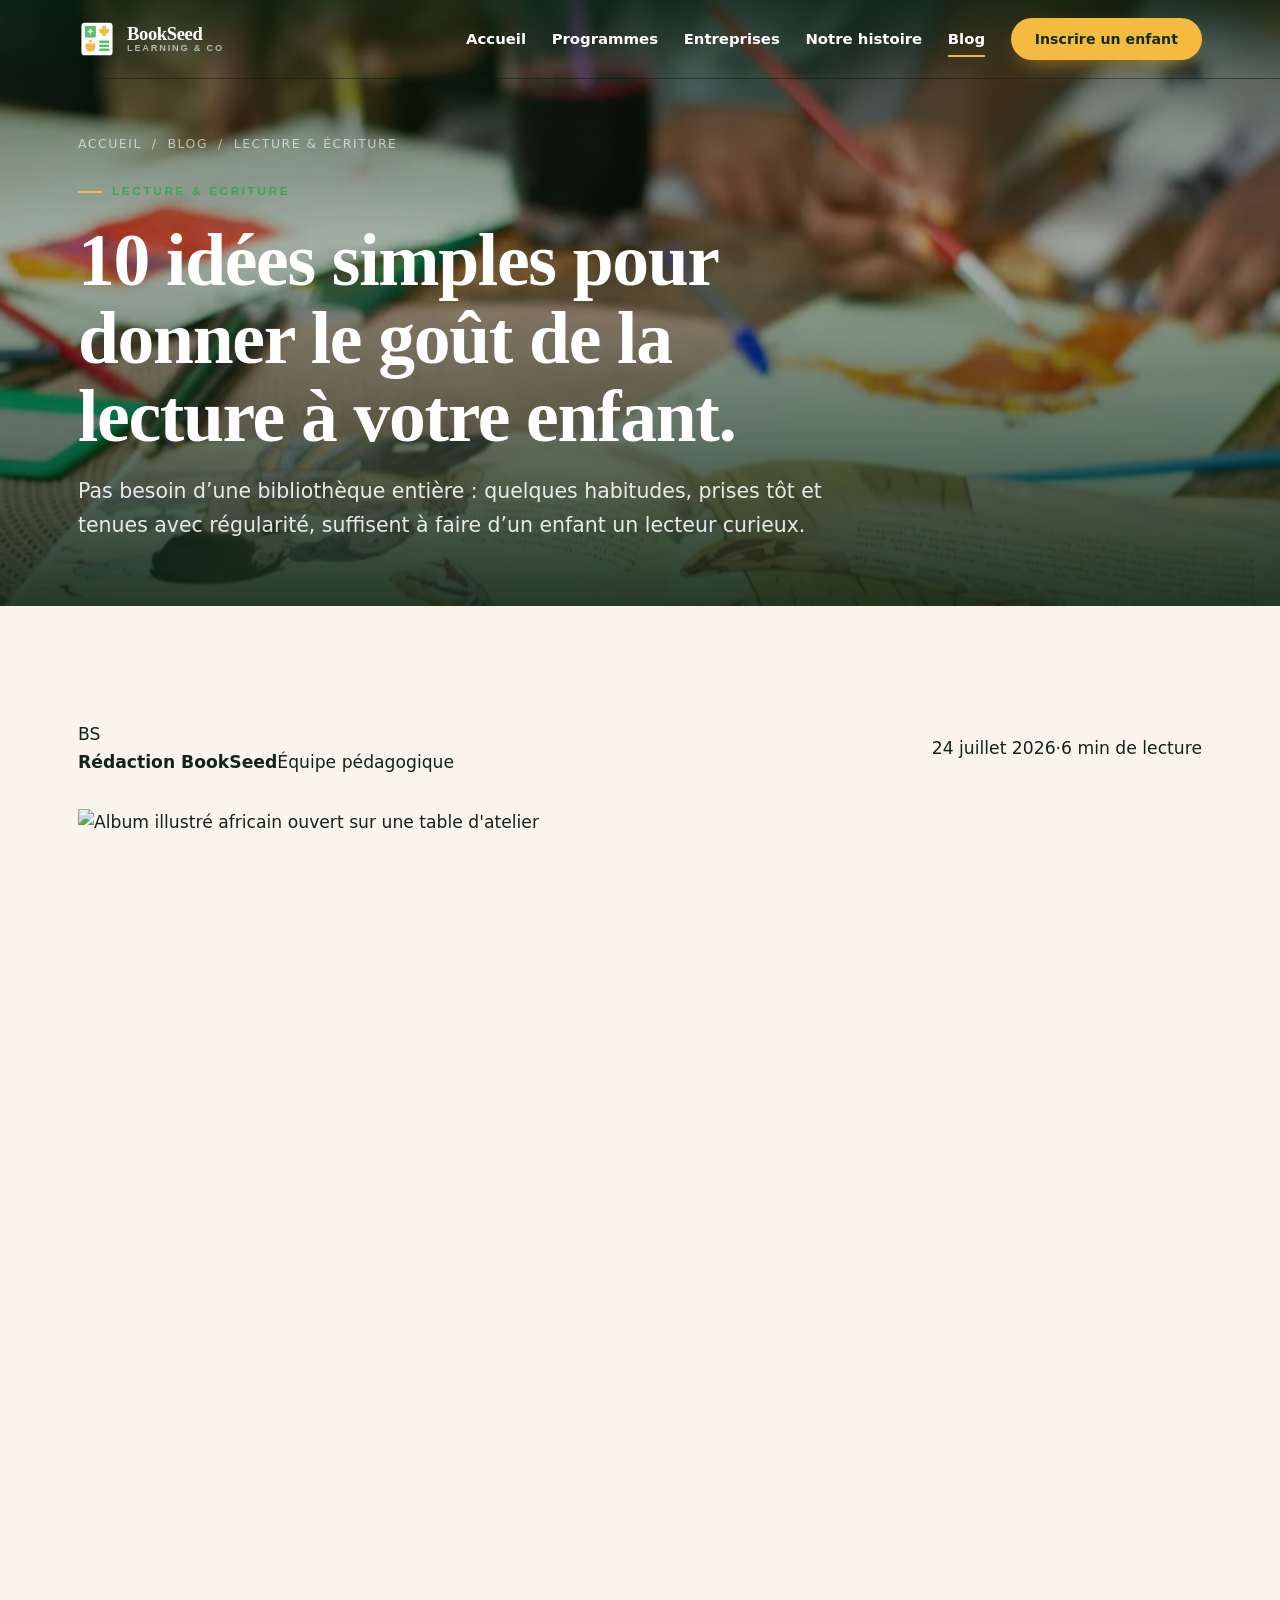
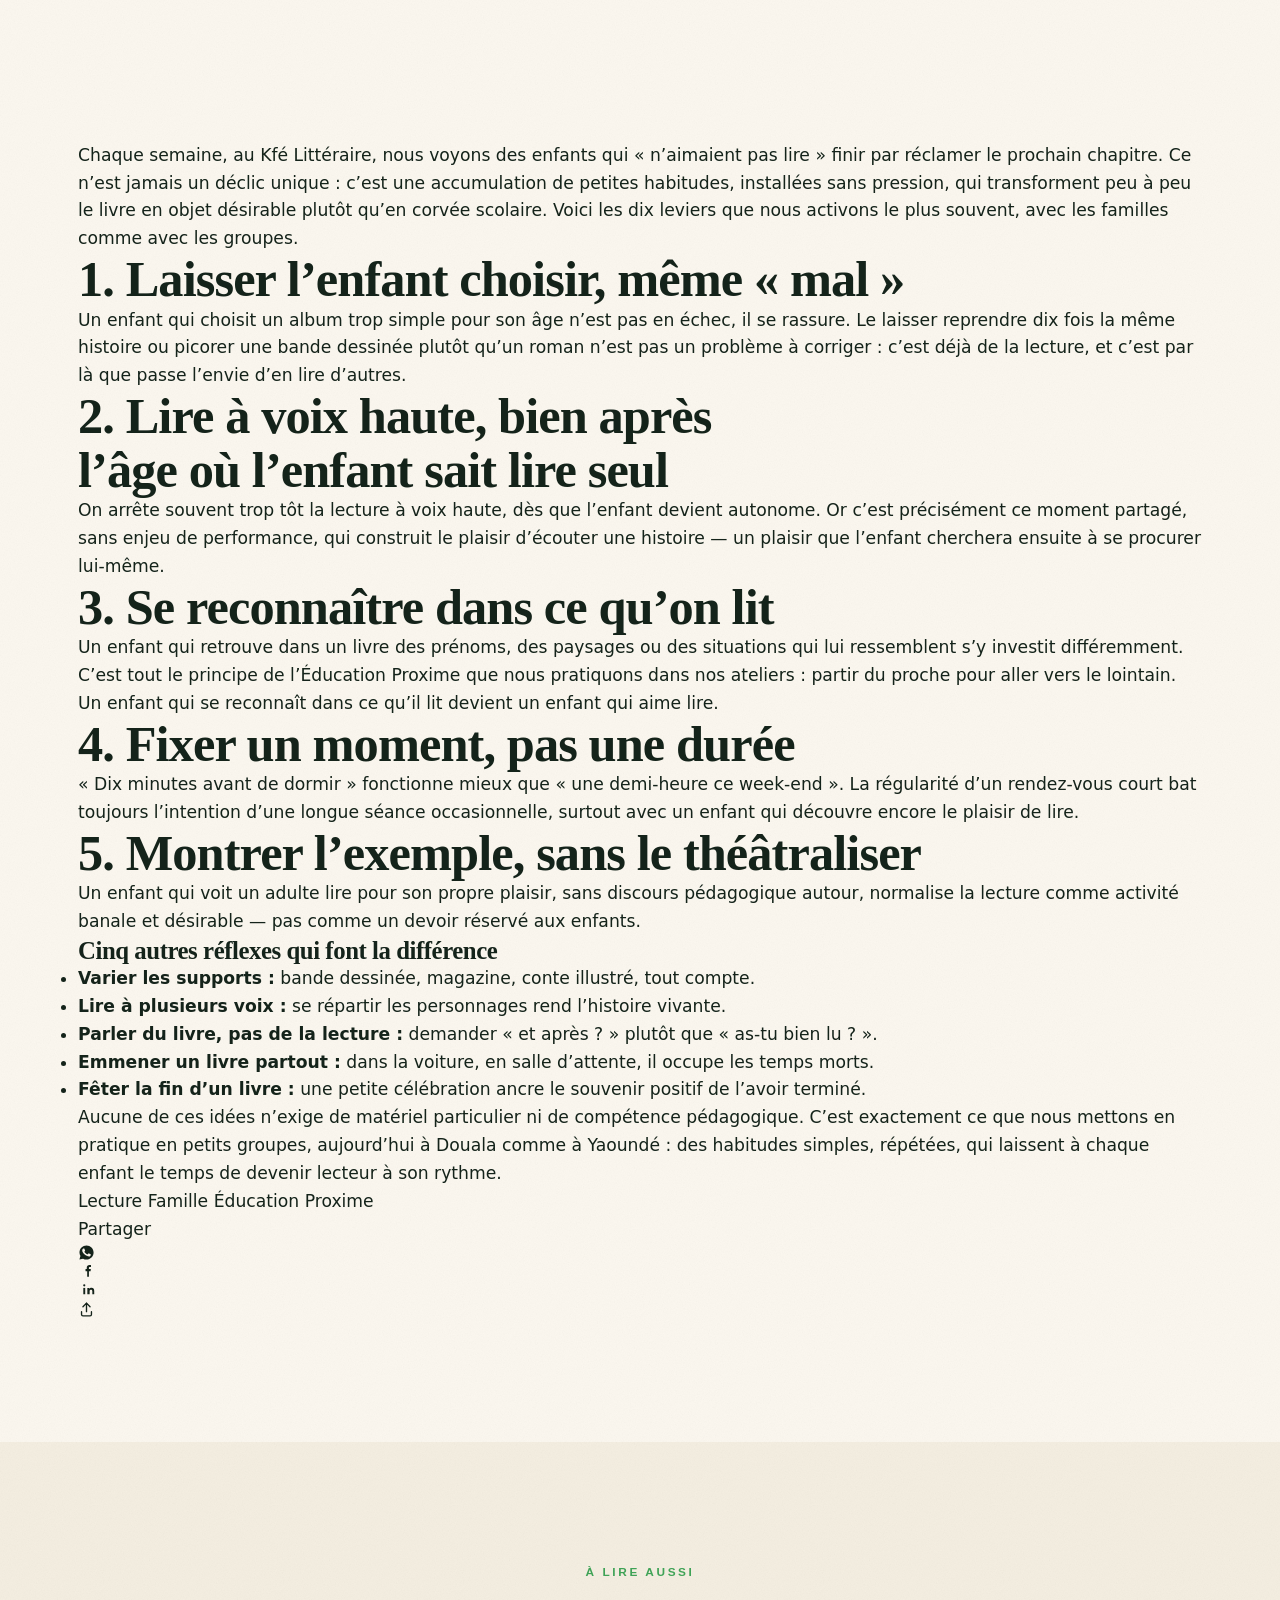
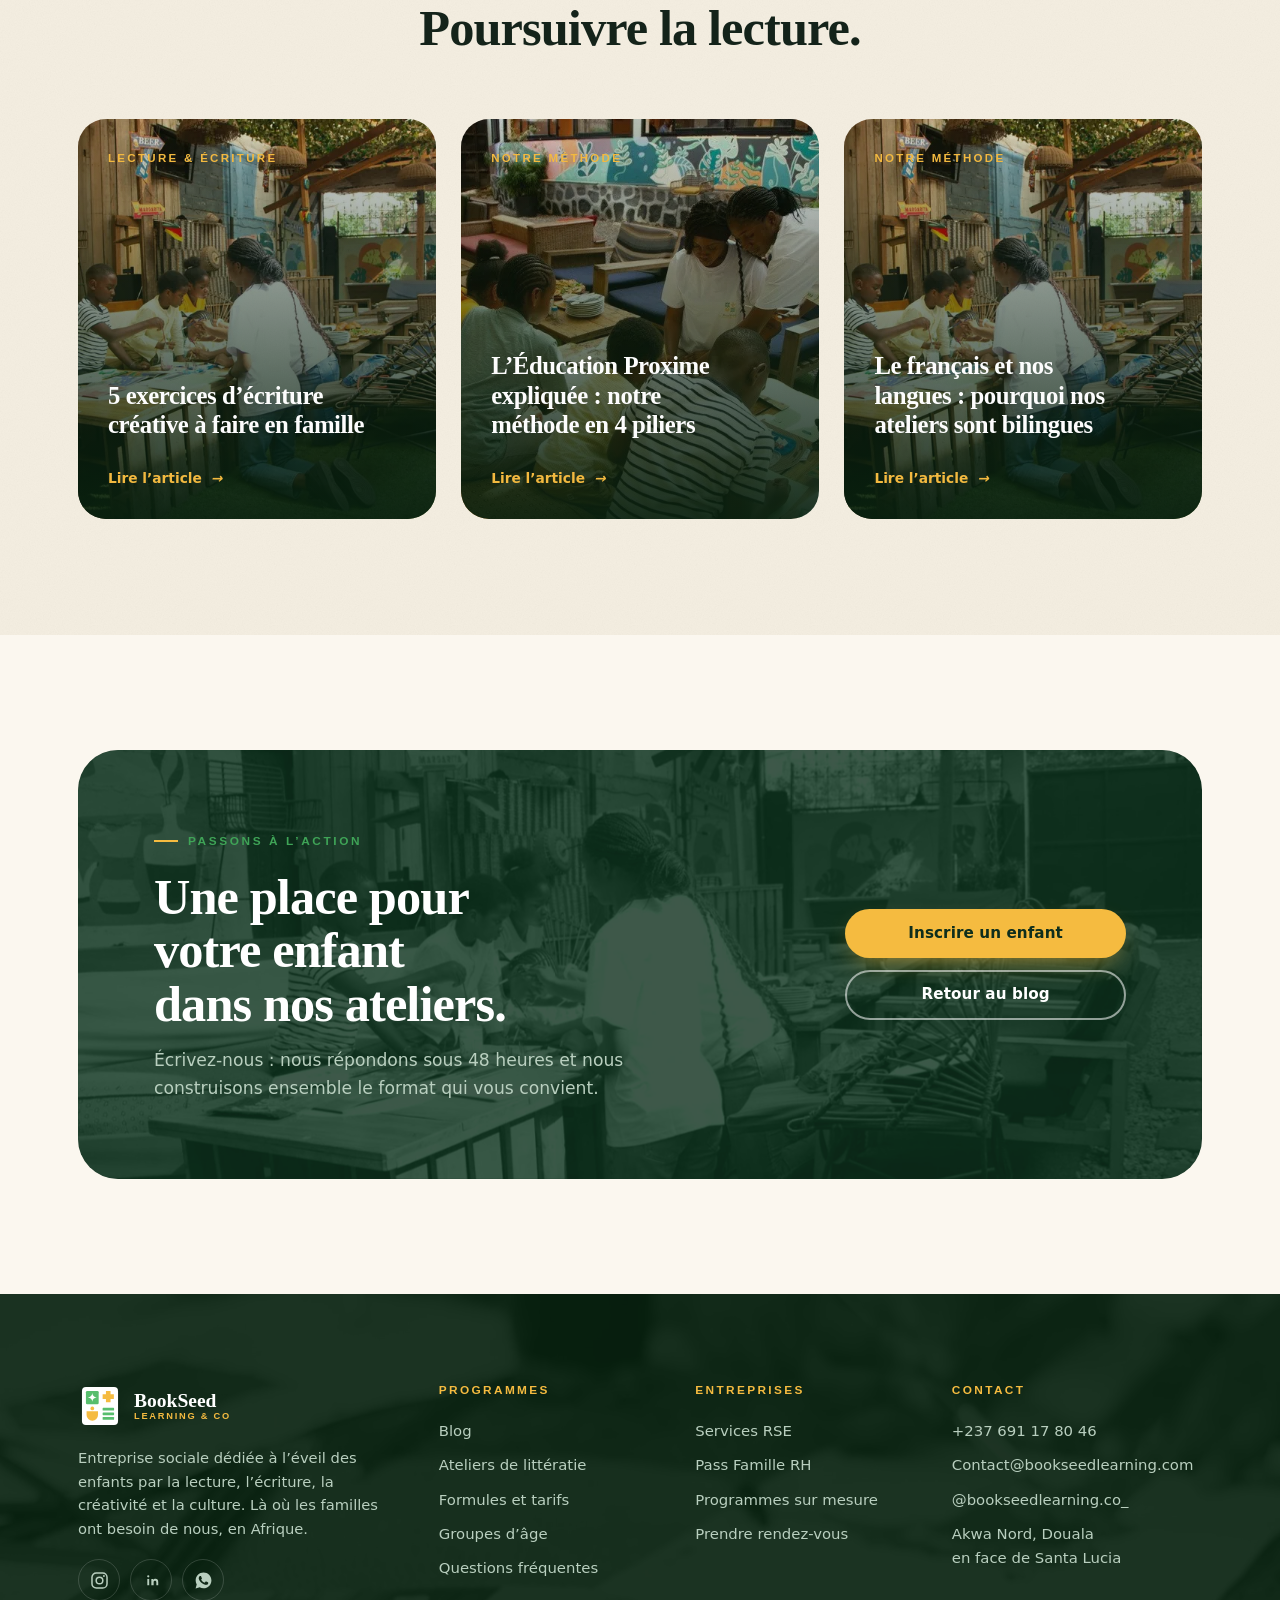
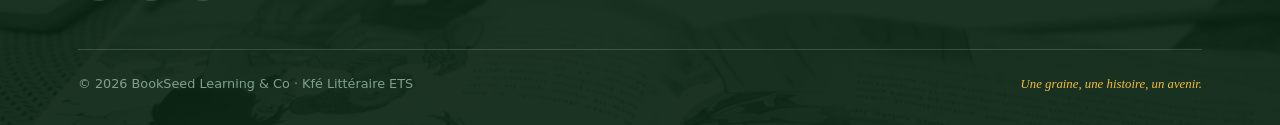
==== blog-10-idees-lecture-enfants.html @ 894e675c "Ajoute un cache-buster sur site.css/site.js pour eviter le CSS perime vercel.json met en cache les f" ====
<!DOCTYPE html>
<html lang="fr">
<head>
<meta charset="UTF-8">
<meta name="viewport" content="width=device-width, initial-scale=1">
<title>10 idées simples pour donner le goût de la lecture à votre enfant · BookSeed Learning &amp; Co</title>
<meta name="description" content="Pas besoin d'une bibliothèque entière : quelques habitudes prises tôt et tenues avec régularité suffisent à faire d'un enfant un lecteur curieux. Nos observations, atelier après atelier.">
<meta name="theme-color" content="#0E2E1C">
<link rel="canonical" href="https://bookseedlearning.com/blog-10-idees-lecture-enfants.html">
<meta property="og:type" content="article">
<meta property="og:locale" content="fr_FR">
<meta property="og:title" content="10 idées simples pour donner le goût de la lecture à votre enfant">
<meta property="og:description" content="Pas besoin d'une bibliothèque entière : quelques habitudes prises tôt suffisent à faire d'un enfant un lecteur curieux.">
<meta property="og:url" content="https://bookseedlearning.com/blog-10-idees-lecture-enfants.html">
<meta property="og:image" content="https://bookseedlearning.com/assets/img/livre-illustre-1400.jpg">
<meta name="twitter:card" content="summary_large_image">
<link rel="icon" href="assets/img/logo.svg" type="image/svg+xml">
<link rel="apple-touch-icon" href="assets/img/logo.svg">
<link rel="preconnect" href="https://fonts.googleapis.com">
<link rel="preconnect" href="https://fonts.gstatic.com" crossorigin>
<link href="https://fonts.googleapis.com/css2?family=Inter:ital,wght@0,400;0,500;0,600;0,700;0,800;1,400;1,500&amp;family=Poppins:wght@700&amp;display=swap" rel="stylesheet">
<link rel="stylesheet" href="assets/css/site.css?v=2">
<script type="application/ld+json">
{
  "@context": "https://schema.org",
  "@type": "BlogPosting",
  "headline": "10 idées simples pour donner le goût de la lecture à votre enfant",
  "description": "Pas besoin d'une bibliothèque entière : quelques habitudes prises tôt suffisent à faire d'un enfant un lecteur curieux.",
  "image": "https://bookseedlearning.com/assets/img/livre-illustre-1400.jpg",
  "datePublished": "2026-07-24",
  "dateModified": "2026-07-24",
  "inLanguage": "fr",
  "articleSection": "Lecture & écriture",
  "author": {
    "@type": "Organization",
    "name": "BookSeed Learning & Co",
    "url": "https://bookseedlearning.com/",
    "logo": {
      "@type": "ImageObject",
      "url": "https://bookseedlearning.com/assets/img/logo.svg"
    }
  },
  "publisher": {
    "@type": "Organization",
    "name": "BookSeed Learning & Co",
    "url": "https://bookseedlearning.com/",
    "logo": {
      "@type": "ImageObject",
      "url": "https://bookseedlearning.com/assets/img/logo.svg"
    }
  },
  "mainEntityOfPage": {
    "@type": "WebPage",
    "@id": "https://bookseedlearning.com/blog-10-idees-lecture-enfants.html"
  },
  "url": "https://bookseedlearning.com/blog-10-idees-lecture-enfants.html"
}
</script>
<script type="application/ld+json">
{
  "@context": "https://schema.org",
  "@type": "BreadcrumbList",
  "itemListElement": [
    {
      "@type": "ListItem",
      "position": 1,
      "name": "Accueil",
      "item": "https://bookseedlearning.com/"
    },
    {
      "@type": "ListItem",
      "position": 2,
      "name": "Blog",
      "item": "https://bookseedlearning.com/blog.html"
    },
    {
      "@type": "ListItem",
      "position": 3,
      "name": "10 idées simples pour donner le goût de la lecture à votre enfant",
      "item": "https://bookseedlearning.com/blog-10-idees-lecture-enfants.html"
    }
  ]
}
</script>
</head>
<body>
<div class="progress" aria-hidden="true"></div>
<a href="#main" class="sr-only">Aller au contenu principal</a>

<header class="site-header" data-mode="over">
  <div class="wrap">
    <a href="index.html" class="brand" aria-label="BookSeed Learning &amp; Co, accueil">
      <img src="assets/img/logo.svg" alt="" width="38" height="38">
      <span class="brand-text">BookSeed<small>Learning &amp; Co</small></span>
    </a>
    <nav class="nav" aria-label="Navigation principale">
      <a class="nav-link" href="index.html">Accueil</a>
      <a class="nav-link" href="programmes.html">Programmes</a>
      <a class="nav-link" href="entreprises.html">Entreprises</a>
      <a class="nav-link" href="histoire.html">Notre histoire</a>
      <a class="nav-link" href="blog.html" aria-current="page">Blog</a>
      <a class="btn btn-gold btn-sm" href="programmes.html#formules">Inscrire un enfant</a>
    </nav>
    <button class="burger" aria-label="Ouvrir le menu" aria-expanded="false" aria-controls="drawer">
      <span></span><span></span><span></span>
    </button>
  </div>
</header>

<div class="drawer" id="drawer">
  <nav class="drawer-nav" aria-label="Navigation mobile">
    <a href="index.html">Accueil</a>
    <a href="programmes.html">Programmes</a>
    <a href="entreprises.html">Entreprises</a>
    <a href="histoire.html">Notre histoire</a>
    <a href="blog.html" aria-current="page">Blog</a>
  </nav>
  <div class="drawer-foot">
    <a class="btn btn-gold" href="programmes.html#formules">Inscrire un enfant</a>
    <a class="tel" href="tel:+237691178046">+237 691 17 80 46</a>
  </div>
</div>

<main id="main">

  <section class="page-hero">
    <div class="hero-media">
      <picture>
        <source type="image/webp" srcset="assets/img/livre-illustre-800.webp 800w, assets/img/livre-illustre-1400.webp 1400w" sizes="100vw">
        <img src="assets/img/livre-illustre-1400.jpg" alt="Album illustré africain ouvert sur une table d'atelier, entouré de crayons et de peinture" data-parallax="0.14" width="1400" height="933" fetchpriority="high">
      </picture>
    </div>
    <div class="wrap">
      <nav class="crumb" aria-label="Fil d'Ariane"><a href="index.html">Accueil</a><span aria-hidden="true">/</span><a href="blog.html">Blog</a><span aria-hidden="true">/</span><span>Lecture &amp; écriture</span></nav>
      <span class="eyebrow">Lecture &amp; écriture</span>
      <h1 class="rv">10 idées simples pour donner le goût de la lecture à votre enfant.</h1>
      <p class="lede rv" data-d="1">Pas besoin d’une bibliothèque entière : quelques habitudes, prises tôt et tenues avec régularité, suffisent à faire d’un enfant un lecteur curieux.</p>
    </div>
  </section>

  <section class="section grain">
    <div class="wrap">
      <article class="article rv">

        <div style="display:flex;flex-wrap:wrap;justify-content:space-between;align-items:center;gap:16px;margin-bottom:32px">
          <div class="author">
            <div class="author-av">BS</div>
            <div><b>Rédaction BookSeed</b><span>Équipe pédagogique</span></div>
          </div>
          <div class="post-meta" style="margin-top:0"><span>24 juillet 2026</span><span>·</span><span>6 min de lecture</span></div>
        </div>

        <div class="article-cover">
          <picture>
            <source type="image/webp" srcset="assets/img/livre-illustre-1400.webp">
            <img src="assets/img/livre-illustre-1400.jpg" alt="Album illustré africain ouvert sur une table d'atelier" loading="lazy" width="1400" height="933">
          </picture>
        </div>

        <div class="prose">
          <p>Chaque semaine, au Kfé Littéraire, nous voyons des enfants qui « n’aimaient pas lire » finir par réclamer le prochain chapitre. Ce n’est jamais un déclic unique : c’est une accumulation de petites habitudes, installées sans pression, qui transforment peu à peu le livre en objet désirable plutôt qu’en corvée scolaire. Voici les dix leviers que nous activons le plus souvent, avec les familles comme avec les groupes.</p>

          <h2>1. Laisser l’enfant choisir, même « mal »</h2>
          <p>Un enfant qui choisit un album trop simple pour son âge n’est pas en échec, il se rassure. Le laisser reprendre dix fois la même histoire ou picorer une bande dessinée plutôt qu’un roman n’est pas un problème à corriger : c’est déjà de la lecture, et c’est par là que passe l’envie d’en lire d’autres.</p>

          <h2>2. Lire à voix haute, bien après l’âge où l’enfant sait lire seul</h2>
          <p>On arrête souvent trop tôt la lecture à voix haute, dès que l’enfant devient autonome. Or c’est précisément ce moment partagé, sans enjeu de performance, qui construit le plaisir d’écouter une histoire — un plaisir que l’enfant cherchera ensuite à se procurer lui-même.</p>

          <h2>3. Se reconnaître dans ce qu’on lit</h2>
          <p>Un enfant qui retrouve dans un livre des prénoms, des paysages ou des situations qui lui ressemblent s’y investit différemment. C’est tout le principe de l’<a href="blog-education-proxime-4-piliers.html">Éducation Proxime</a> que nous pratiquons dans nos ateliers : partir du proche pour aller vers le lointain.</p>

          <blockquote>Un enfant qui se reconnaît dans ce qu’il lit devient un enfant qui aime lire.</blockquote>

          <h2>4. Fixer un moment, pas une durée</h2>
          <p>« Dix minutes avant de dormir » fonctionne mieux que « une demi-heure ce week-end ». La régularité d’un rendez-vous court bat toujours l’intention d’une longue séance occasionnelle, surtout avec un enfant qui découvre encore le plaisir de lire.</p>

          <h2>5. Montrer l’exemple, sans le théâtraliser</h2>
          <p>Un enfant qui voit un adulte lire pour son propre plaisir, sans discours pédagogique autour, normalise la lecture comme activité banale et désirable — pas comme un devoir réservé aux enfants.</p>

          <h3>Cinq autres réflexes qui font la différence</h3>
          <ul>
            <li><strong>Varier les supports :</strong> bande dessinée, magazine, conte illustré, tout compte.</li>
            <li><strong>Lire à plusieurs voix :</strong> se répartir les personnages rend l’histoire vivante.</li>
            <li><strong>Parler du livre, pas de la lecture :</strong> demander « et après ? » plutôt que « as-tu bien lu ? ».</li>
            <li><strong>Emmener un livre partout :</strong> dans la voiture, en salle d’attente, il occupe les temps morts.</li>
            <li><strong>Fêter la fin d’un livre :</strong> une petite célébration ancre le souvenir positif de l’avoir terminé.</li>
          </ul>

          <p>Aucune de ces idées n’exige de matériel particulier ni de compétence pédagogique. C’est exactement ce que nous mettons en pratique en petits groupes, aujourd’hui à Douala comme à Yaoundé : des habitudes simples, répétées, qui laissent à chaque enfant le temps de devenir lecteur à son rythme.</p>
        </div>

        <div class="article-tags">
          <a href="blog.html">Lecture</a>
          <a href="blog.html">Famille</a>
          <a href="blog.html">Éducation Proxime</a>
        </div>

        <div class="article-share">
          <span>Partager</span>
          <a href="https://wa.me/?text=10%20id%C3%A9es%20simples%20pour%20donner%20le%20go%C3%BBt%20de%20la%20lecture%20%C3%A0%20votre%20enfant%20-%20https%3A%2F%2Fbookseedlearning.com%2Fblog-10-idees-lecture-enfants.html" target="_blank" rel="noopener" aria-label="Partager sur WhatsApp">
            <svg width="17" height="17" viewBox="0 0 24 24" fill="currentColor"><path d="M12.04 2c-5.5 0-9.96 4.46-9.96 9.96 0 1.76.46 3.48 1.34 5L2 22l5.16-1.35a9.9 9.9 0 004.88 1.25h.01c5.5 0 9.96-4.46 9.96-9.96S17.54 2 12.04 2zm5.83 14.06c-.25.7-1.44 1.33-2 1.42-.51.08-1.16.11-1.87-.12-.43-.14-.99-.32-1.7-.63-2.99-1.29-4.94-4.3-5.09-4.5-.15-.2-1.22-1.62-1.22-3.09s.77-2.19 1.04-2.49c.27-.3.59-.37.79-.37h.57c.18 0 .43-.07.67.51.25.6.84 2.07.91 2.22.07.15.12.32.02.52-.1.2-.15.32-.3.5l-.44.51c-.15.15-.3.31-.13.61.17.3.76 1.25 1.63 2.03 1.12 1 2.06 1.31 2.36 1.46.3.15.47.12.65-.07.17-.2.75-.87.95-1.17.2-.3.4-.25.67-.15.27.1 1.72.81 2.01.96.3.15.5.22.57.35.07.12.07.72-.18 1.42z"/></svg>
          </a>
          <a href="https://www.facebook.com/sharer/sharer.php?u=https%3A%2F%2Fbookseedlearning.com%2Fblog-10-idees-lecture-enfants.html" target="_blank" rel="noopener" aria-label="Partager sur Facebook">
            <svg width="19" height="19" viewBox="0 0 24 24" fill="currentColor"><path d="M13.8 20v-7.2h2.1l.3-2.6h-2.4v-1.5c0-.7.2-1.2 1.3-1.2h1.3V5c-.2 0-1-.1-2-.1-2 0-3.3 1.2-3.3 3.4v1.9H9.5v2.6h2.1V20z"/></svg>
          </a>
          <a href="https://www.linkedin.com/sharing/share-offsite/?url=https%3A%2F%2Fbookseedlearning.com%2Fblog-10-idees-lecture-enfants.html" target="_blank" rel="noopener" aria-label="Partager sur LinkedIn">
            <svg width="19" height="19" viewBox="0 0 24 24" fill="currentColor"><rect x="6.7" y="10" width="2.4" height="8"/><circle cx="7.9" cy="6.7" r="1.4"/><path d="M11.8 18v-8h2.4v1.2c.6-.9 1.6-1.5 2.9-1.5 2.2 0 3.4 1.5 3.4 4.1V18h-2.4v-3.7c0-1.3-.5-2.1-1.6-2.1-.9 0-1.5.6-1.7 1.2-.1.2-.1.5-.1.8V18z"/></svg>
          </a>
          <button type="button" class="share-copy" data-url="https://bookseedlearning.com/blog-10-idees-lecture-enfants.html" data-title="10 idées simples pour donner le goût de la lecture à votre enfant" aria-label="Transférer l’article">
            <svg width="17" height="17" viewBox="0 0 24 24" fill="none" stroke="currentColor" stroke-width="1.9" stroke-linecap="round" stroke-linejoin="round"><path d="M12 3v12"/><path d="M7 8l5-5 5 5"/><path d="M5 15v4a2 2 0 002 2h10a2 2 0 002-2v-4"/></svg>
          </button>
        </div>

      </article>
    </div>
  </section>

  <!-- ============ À LIRE AUSSI ============ -->
  <section class="section section-paper2 grain">
    <div class="wrap">
      <div class="head center rv">
        <span class="eyebrow eyebrow-c">À lire aussi</span>
        <h2>Poursuivre la lecture.</h2>
      </div>
      <div class="grid-3">
        <a class="tile rv" href="blog-exercices-ecriture-creative-famille.html">
          <picture><source type="image/webp" srcset="assets/img/atelier-creatif-800.webp"><img src="assets/img/atelier-creatif-800.jpg" alt="Animatrice accompagnant un petit groupe d'enfants pendant un atelier créatif" loading="lazy" width="800" height="533"></picture>
          <span class="num">LECTURE &amp; ÉCRITURE</span>
          <h3>5 exercices d’écriture créative à faire en famille</h3>
          <p>Des jeux d’écriture testés en atelier, à rejouer à la maison.</p>
          <span class="go">Lire l’article <i>&rarr;</i></span>
        </a>
        <a class="tile rv" data-d="1" href="blog-education-proxime-4-piliers.html">
          <picture><source type="image/webp" srcset="assets/img/equipe-lecture-800.webp"><img src="assets/img/equipe-lecture-800.jpg" alt="Deux animatrices BookSeed avec un groupe d'enfants" loading="lazy" width="800" height="533"></picture>
          <span class="num">NOTRE MÉTHODE</span>
          <h3>L’Éducation Proxime expliquée : notre méthode en 4 piliers</h3>
          <p>Se reconnaître, s’exprimer, s’ouvrir, transmettre.</p>
          <span class="go">Lire l’article <i>&rarr;</i></span>
        </a>
        <a class="tile rv" data-d="2" href="blog-langues-ateliers-bilingues.html">
          <picture><source type="image/webp" srcset="assets/img/atelier-creatif-800.webp"><img src="assets/img/atelier-creatif-800.jpg" alt="Animatrice agenouillée auprès des enfants pendant un atelier créatif" loading="lazy" width="800" height="533"></picture>
          <span class="num">NOTRE MÉTHODE</span>
          <h3>Le français et nos langues : pourquoi nos ateliers sont bilingues</h3>
          <p>Ce que cela change pour l’enfant, concrètement.</p>
          <span class="go">Lire l’article <i>&rarr;</i></span>
        </a>
      </div>
    </div>
  </section>

  <!-- ============ CTA ============ -->
  <section class="section">
    <div class="wrap">
      <div class="cta rv">
        <div>
          <span class="eyebrow">Passons à l’action</span>
          <h2>Une place pour votre enfant dans nos ateliers.</h2>
          <p>Écrivez-nous : nous répondons sous 48 heures et nous construisons ensemble le format qui vous convient.</p>
        </div>
        <div class="cta-actions">
          <a class="btn btn-gold" href="programmes.html#formules">Inscrire un enfant</a>
          <a class="btn btn-light" href="blog.html">Retour au blog</a>
        </div>
      </div>
    </div>
  </section>

</main>

<footer class="site-footer">
  <div class="wrap">
    <div class="foot-top">
      <div>
        <div class="foot-brand">
          <img src="assets/img/logo.svg" alt="" width="44" height="44">
          <b>BookSeed<small>Learning &amp; Co</small></b>
        </div>
        <p>Entreprise sociale dédiée à l’éveil des enfants par la lecture, l’écriture, la créativité et la culture. Là où les familles ont besoin de nous, en Afrique.</p>
        <div class="socials">
          <a class="social" href="https://www.instagram.com/bookseedlearning.co_" target="_blank" rel="noopener" aria-label="Instagram">
            <svg width="19" height="19" viewBox="0 0 24 24" fill="none" stroke="currentColor" stroke-width="1.9"><rect x="2.5" y="2.5" width="19" height="19" rx="5.5"/><circle cx="12" cy="12" r="4.2"/><circle cx="17.6" cy="6.4" r="1.2" fill="currentColor" stroke="none"/></svg>
          </a>
          <a class="social" href="https://www.linkedin.com/company/bookseed-learning-co-africa/" target="_blank" rel="noopener" aria-label="LinkedIn">
            <svg width="19" height="19" viewBox="0 0 24 24" fill="currentColor"><rect x="6.7" y="10" width="2.4" height="8"/><circle cx="7.9" cy="6.7" r="1.4"/><path d="M11.8 18v-8h2.4v1.2c.6-.9 1.6-1.5 2.9-1.5 2.2 0 3.4 1.5 3.4 4.1V18h-2.4v-3.7c0-1.3-.5-2.1-1.6-2.1-.9 0-1.5.6-1.7 1.2-.1.2-.1.5-.1.8V18z"/></svg>
          </a>
          <a class="social" href="https://wa.me/237691178046?text=Bonjour%2C%20je%20m%E2%80%99int%C3%A9resse%20aux%20activit%C3%A9s%20de%20BookSeed%20Learning%20%26%20Co%20et%20j%E2%80%99aimerais%20avoir%20plus%20d%E2%80%99informations." target="_blank" rel="noopener" aria-label="WhatsApp">
            <svg width="19" height="19" viewBox="0 0 24 24" fill="currentColor"><path d="M12.04 2c-5.5 0-9.96 4.46-9.96 9.96 0 1.76.46 3.48 1.34 5L2 22l5.16-1.35a9.9 9.9 0 004.88 1.25h.01c5.5 0 9.96-4.46 9.96-9.96S17.54 2 12.04 2zm5.83 14.06c-.25.7-1.44 1.33-2 1.42-.51.08-1.16.11-1.87-.12-.43-.14-.99-.32-1.7-.63-2.99-1.29-4.94-4.3-5.09-4.5-.15-.2-1.22-1.62-1.22-3.09s.77-2.19 1.04-2.49c.27-.3.59-.37.79-.37h.57c.18 0 .43-.07.67.51.25.6.84 2.07.91 2.22.07.15.12.32.02.52-.1.2-.15.32-.3.5l-.44.51c-.15.15-.3.31-.13.61.17.3.76 1.25 1.63 2.03 1.12 1 2.06 1.31 2.36 1.46.3.15.47.12.65-.07.17-.2.75-.87.95-1.17.2-.3.4-.25.67-.15.27.1 1.72.81 2.01.96.3.15.5.22.57.35.07.12.07.72-.18 1.42z"/></svg>
          </a>
        </div>
      </div>
      <div>
        <h4>Programmes</h4>
        <a href="blog.html">Blog</a>
        <a href="programmes.html">Ateliers de littératie</a>
        <a href="programmes.html#formules">Formules et tarifs</a>
        <a href="programmes.html#ages">Groupes d’âge</a>
        <a href="programmes.html#faq">Questions fréquentes</a>
      </div>
      <div>
        <h4>Entreprises</h4>
        <a href="entreprises.html">Services RSE</a>
        <a href="entreprises.html#pass">Pass Famille RH</a>
        <a href="entreprises.html#surmesure">Programmes sur mesure</a>
        <a href="entreprises.html#contact">Prendre rendez-vous</a>
      </div>
      <div>
        <h4>Contact</h4>
        <a href="tel:+237691178046">+237 691 17 80 46</a>
        <a href="mailto:Contact@bookseedlearning.com">Contact@bookseedlearning.com</a>
        <a href="https://www.instagram.com/bookseedlearning.co_" target="_blank" rel="noopener">@bookseedlearning.co_</a>
        <a href="histoire.html#contact">Akwa Nord, Douala<br>en face de Santa Lucia</a>
      </div>
    </div>
    <div class="foot-bottom">
      <span>© <span data-year>2026</span> BookSeed Learning &amp; Co · Kfé Littéraire ETS</span>
      <span class="tag">Une graine, une histoire, un avenir.</span>
    </div>
  </div>
</footer>

<a class="wa" href="https://wa.me/237691178046?text=Bonjour%2C%20je%20m%E2%80%99int%C3%A9resse%20aux%20activit%C3%A9s%20de%20BookSeed%20Learning%20%26%20Co%20et%20j%E2%80%99aimerais%20avoir%20plus%20d%E2%80%99informations." target="_blank" rel="noopener" aria-label="Nous écrire sur WhatsApp">
  <svg viewBox="0 0 24 24" fill="currentColor"><path d="M12.04 2c-5.5 0-9.96 4.46-9.96 9.96 0 1.76.46 3.48 1.34 5L2 22l5.16-1.35a9.9 9.9 0 004.88 1.25h.01c5.5 0 9.96-4.46 9.96-9.96S17.54 2 12.04 2zm5.83 14.06c-.25.7-1.44 1.33-2 1.42-.51.08-1.16.11-1.87-.12-.43-.14-.99-.32-1.7-.63-2.99-1.29-4.94-4.3-5.09-4.5-.15-.2-1.22-1.62-1.22-3.09s.77-2.19 1.04-2.49c.27-.3.59-.37.79-.37h.57c.18 0 .43-.07.67.51.25.6.84 2.07.91 2.22.07.15.12.32.02.52-.1.2-.15.32-.3.5l-.44.51c-.15.15-.3.31-.13.61.17.3.76 1.25 1.63 2.03 1.12 1 2.06 1.31 2.36 1.46.3.15.47.12.65-.07.17-.2.75-.87.95-1.17.2-.3.4-.25.67-.15.27.1 1.72.81 2.01.96.3.15.5.22.57.35.07.12.07.72-.18 1.42z"/></svg>
</a>

<script src="assets/js/site.js?v=2" defer></script>
</body>
</html>
---- assets/css/site.css ----
/* ============================================================
   BookSeed Learning & Co
   Design system derived from the brand mark :
   green #57BE6D · gold #F5BB40 · white
   ============================================================ */

:root{
  /* Brand, sampled from the official logo */
  --green:#57BE6D;
  --green-600:#3FA457;
  --green-800:#1E5B33;
  --forest:#0E2E1C;
  --forest-900:#08200F;
  --gold:#F5BB40;
  --gold-600:#E0A425;

  /* Warm neutrals, drawn from the wood + raffia tones of the Kfé */
  --paper:#FBF7EF;
  --paper-2:#F4EEE1;
  --sand:#E9DFCB;
  --ink:#14231A;
  --ink-soft:#42574A;
  --ink-onDark:#F3EFE6;
  --ink-onDark-soft:#B9CFBF;
  --line:rgba(20,35,26,.12);
  --line-onDark:rgba(255,255,255,.16);

  --shadow-s:0 2px 8px rgba(14,46,28,.06);
  --shadow-m:0 18px 40px -24px rgba(14,46,28,.35);
  --shadow-l:0 40px 80px -40px rgba(14,46,28,.45);

  --max:1220px;
  --gut:clamp(20px,5vw,48px);
  --r-s:10px;
  --r-m:18px;
  --r-l:28px;
  --r-xl:40px;

  --ease:cubic-bezier(.22,1,.36,1);
  --ease-io:cubic-bezier(.65,0,.35,1);

  --nav-h:78px;
}

*,*::before,*::after{box-sizing:border-box;margin:0;padding:0;}

html{
  scroll-behavior:smooth;
  scroll-padding-top:calc(var(--nav-h) + 16px);
  -webkit-text-size-adjust:100%;
}

body{
  background:var(--paper);
  color:var(--ink);
  font-family:'Karla',system-ui,-apple-system,'Segoe UI',sans-serif;
  font-size:clamp(1rem,.96rem + .2vw,1.075rem);
  line-height:1.62;
  overflow-x:hidden;
  -webkit-font-smoothing:antialiased;
  text-rendering:optimizeLegibility;
}

h1,h2,h3,h4,.display{
  font-family:'Fraunces','Georgia',serif;
  font-variation-settings:'SOFT' 40,'WONK' 1;
  font-weight:600;
  line-height:1.06;
  letter-spacing:-.018em;
  text-wrap:balance;
}

h1{font-size:clamp(2.35rem,1.4rem + 4.4vw,4.6rem);}
h2{font-size:clamp(1.9rem,1.25rem + 2.9vw,3.15rem);}
h3{font-size:clamp(1.2rem,1.05rem + .7vw,1.55rem);line-height:1.18;}

p{text-wrap:pretty;}
a{color:inherit;text-decoration:none;}
img,svg,video{display:block;max-width:100%;}
button{font:inherit;color:inherit;background:none;border:none;cursor:pointer;}
::selection{background:var(--gold);color:var(--forest);}

:focus-visible{
  outline:3px solid var(--gold);
  outline-offset:3px;
  border-radius:4px;
}

.wrap{width:100%;max-width:var(--max);margin-inline:auto;padding-inline:var(--gut);}
.wrap-wide{max-width:1440px;}
.sr-only{position:absolute;width:1px;height:1px;padding:0;margin:-1px;overflow:hidden;clip:rect(0 0 0 0);white-space:nowrap;border:0;}

/* ---------- Paper grain : keeps large fields alive, never flat ---------- */
.grain::after{
  content:"";position:absolute;inset:0;pointer-events:none;z-index:1;
  opacity:.4;mix-blend-mode:multiply;
  background-image:url("data:image/svg+xml,%3Csvg xmlns='http://www.w3.org/2000/svg' width='180' height='180'%3E%3Cfilter id='n'%3E%3CfeTurbulence type='fractalNoise' baseFrequency='.85' numOctaves='3'/%3E%3CfeColorMatrix type='saturate' values='0'/%3E%3C/filter%3E%3Crect width='180' height='180' filter='url(%23n)' opacity='.16'/%3E%3C/svg%3E");
}
.section-dark.grain::after{mix-blend-mode:overlay;opacity:.28;}

/* ============================================================
   HEADER
   ============================================================ */
.site-header{
  position:fixed;inset:0 0 auto;z-index:200;
  transition:background .45s var(--ease),box-shadow .45s var(--ease),border-color .45s var(--ease);
  border-bottom:1px solid transparent;
}
.site-header .wrap{
  display:flex;align-items:center;justify-content:space-between;gap:24px;
  height:var(--nav-h);
}
/* transparent over a photo hero, solid once scrolled */
.site-header[data-mode="over"]{background:linear-gradient(180deg,rgba(8,32,15,.55),transparent);}
.site-header[data-mode="over"] .brand-text,
.site-header[data-mode="over"] .nav-link{color:#fff;}
.site-header[data-mode="over"] .burger span{background:#fff;}
.site-header.is-stuck{
  background:rgba(251,247,239,.86);
  backdrop-filter:blur(14px) saturate(1.4);
  -webkit-backdrop-filter:blur(14px) saturate(1.4);
  border-bottom-color:var(--line);
  box-shadow:0 1px 0 rgba(14,46,28,.04),0 10px 30px -22px rgba(14,46,28,.4);
}
.site-header.is-stuck .brand-text,
.site-header.is-stuck .nav-link{color:var(--ink);}
.site-header.is-stuck .burger span{background:var(--ink);}
.site-header.is-hidden{transform:translateY(-100%);}
.site-header{transition:transform .5s var(--ease),background .45s var(--ease),box-shadow .45s var(--ease),border-color .45s var(--ease);}

.brand{display:flex;align-items:center;gap:11px;flex-shrink:0;}
.brand svg,.brand img{width:38px;height:38px;filter:drop-shadow(0 2px 6px rgba(0,0,0,.14));}
.brand-text{
  font-family:'Fraunces',serif;font-weight:700;font-size:1.16rem;line-height:1.05;
  letter-spacing:-.02em;color:var(--ink);transition:color .45s var(--ease);
}
.brand-text small{display:block;font-family:'Karla',sans-serif;font-weight:600;font-size:.58rem;letter-spacing:.19em;text-transform:uppercase;opacity:.62;}

.nav{display:flex;align-items:center;gap:clamp(14px,2vw,30px);}
.nav-link{
  position:relative;font-size:.93rem;font-weight:600;color:var(--ink);
  padding:6px 0;transition:color .45s var(--ease),opacity .3s ease;white-space:nowrap;
}
.nav-link::after{
  content:"";position:absolute;left:0;bottom:0;height:2px;width:100%;
  background:var(--gold);transform:scaleX(0);transform-origin:right;
  transition:transform .45s var(--ease);
}
.nav-link:hover::after,.nav-link[aria-current="page"]::after{transform:scaleX(1);transform-origin:left;}

/* ---------- Buttons ---------- */
.btn{
  position:relative;display:inline-flex;align-items:center;justify-content:center;gap:10px;
  padding:15px 28px;border-radius:100px;font-weight:700;font-size:.95rem;
  letter-spacing:.005em;line-height:1;isolation:isolate;overflow:hidden;
  border:2px solid transparent;cursor:pointer;
  transition:transform .5s var(--ease),box-shadow .5s var(--ease),color .35s ease,border-color .35s ease;
}
.btn::before{
  content:"";position:absolute;inset:0;z-index:-1;border-radius:inherit;
  transform:translateY(101%);transition:transform .55s var(--ease);
}
.btn:hover{transform:translateY(-3px);}
.btn:active{transform:translateY(-1px);}
.btn .ico{transition:transform .45s var(--ease);}
.btn:hover .ico{transform:translateX(4px);}

.btn-gold{background:var(--gold);color:var(--forest);box-shadow:0 10px 26px -12px rgba(245,187,64,.85);}
.btn-gold::before{background:#fff;}
.btn-gold:hover{box-shadow:0 18px 38px -14px rgba(245,187,64,.95);}

.btn-forest{background:var(--forest);color:#fff;}
.btn-forest::before{background:var(--green);}
.btn-forest:hover{color:var(--forest);}

.btn-outline{border-color:currentColor;color:var(--forest);}
.btn-outline::before{background:var(--forest);}
.btn-outline:hover{color:#fff;border-color:var(--forest);}

.btn-light{border-color:rgba(255,255,255,.55);color:#fff;}
.btn-light::before{background:#fff;}
.btn-light:hover{color:var(--forest);border-color:#fff;}

.btn-sm{padding:11px 20px;font-size:.85rem;}
.nav .btn{padding:12px 22px;font-size:.88rem;}

/* ---------- Mobile drawer ---------- */
.burger{display:none;width:44px;height:44px;position:relative;z-index:220;flex-shrink:0;}
.burger span{
  position:absolute;left:11px;width:22px;height:2px;background:var(--ink);border-radius:2px;
  transition:transform .45s var(--ease),opacity .25s ease,background .45s var(--ease);
}
.burger span:nth-child(1){top:16px;}
.burger span:nth-child(2){top:22px;}
.burger span:nth-child(3){top:28px;}
.burger[aria-expanded="true"] span{background:#fff;}
.burger[aria-expanded="true"] span:nth-child(1){transform:translateY(6px) rotate(45deg);}
.burger[aria-expanded="true"] span:nth-child(2){opacity:0;transform:scaleX(.2);}
.burger[aria-expanded="true"] span:nth-child(3){transform:translateY(-6px) rotate(-45deg);}

.drawer{
  position:fixed;inset:0;z-index:210;display:flex;flex-direction:column;
  justify-content:center;padding:calc(var(--nav-h) + 24px) var(--gut) 40px;
  background:var(--forest);
  clip-path:circle(0% at calc(100% - 42px) 40px);
  transition:clip-path .8s var(--ease);
  visibility:hidden;
}
.drawer.is-open{clip-path:circle(150% at calc(100% - 42px) 40px);visibility:visible;}
.drawer::before{
  content:"";position:absolute;inset:0;opacity:.16;
  background:url("../img/kfe-terrasse-1200.webp") center/cover;
  mix-blend-mode:luminosity;
}
.drawer-nav{position:relative;display:flex;flex-direction:column;gap:6px;}
.drawer-nav a{
  font-family:'Fraunces',serif;font-size:clamp(1.9rem,9vw,2.9rem);font-weight:600;
  color:#fff;padding:8px 0;opacity:0;transform:translateY(24px);
  border-bottom:1px solid var(--line-onDark);
  transition:opacity .5s var(--ease),transform .5s var(--ease),color .3s ease;
}
.drawer.is-open .drawer-nav a{opacity:1;transform:none;}
.drawer.is-open .drawer-nav a:nth-child(1){transition-delay:.16s;}
.drawer.is-open .drawer-nav a:nth-child(2){transition-delay:.22s;}
.drawer.is-open .drawer-nav a:nth-child(3){transition-delay:.28s;}
.drawer.is-open .drawer-nav a:nth-child(4){transition-delay:.34s;}
.drawer-nav a:hover,.drawer-nav a[aria-current="page"]{color:var(--gold);}
.drawer-foot{
  position:relative;margin-top:38px;display:flex;flex-wrap:wrap;gap:14px;align-items:center;
  opacity:0;transform:translateY(20px);transition:opacity .5s var(--ease) .42s,transform .5s var(--ease) .42s;
}
.drawer.is-open .drawer-foot{opacity:1;transform:none;}
.drawer-foot a.tel{color:var(--ink-onDark-soft);font-family:'Karla',sans-serif;font-size:.95rem;font-weight:600;}

/* ============================================================
   SECTIONS
   ============================================================ */
.section{position:relative;padding:clamp(72px,9vw,130px) 0;}
.section-tight{padding:clamp(52px,6vw,84px) 0;}
.section-paper2{background:var(--paper-2);}
.section-sand{background:var(--sand);}
.section-dark{background:var(--forest);color:var(--ink-onDark);}
.section-dark h1,.section-dark h2,.section-dark h3{color:#fff;}
.section-dark p{color:var(--ink-onDark-soft);}
.section-green{background:var(--green-800);color:#fff;}

.eyebrow{
  display:inline-block;font-family:'Karla',sans-serif;font-size:.74rem;font-weight:700;
  text-transform:uppercase;letter-spacing:.22em;color:var(--green-600);
  margin-bottom:20px;position:relative;padding-left:34px;
}
.eyebrow::before{
  content:"";position:absolute;left:0;top:50%;width:24px;height:2px;
  background:var(--gold);transform:translateY(-50%);
}
.section-dark .eyebrow,.hero .eyebrow{color:var(--gold);}
.eyebrow-c{padding-left:0;}
.eyebrow-c::before{display:none;}

.lede{font-size:clamp(1.06rem,1rem + .42vw,1.28rem);color:var(--ink-soft);line-height:1.62;max-width:60ch;}
.section-dark .lede{color:var(--ink-onDark-soft);}

.head{max-width:62ch;margin-bottom:clamp(38px,5vw,64px);}
.head.center{margin-inline:auto;text-align:center;}
.head.center .eyebrow{padding-left:0;}
.head.center .eyebrow::before{display:none;}
.head.center .lede{margin-inline:auto;}
.head h2 + .lede{margin-top:20px;}

/* ============================================================
   HERO
   ============================================================ */
.hero{
  position:relative;min-height:min(100svh,880px);display:flex;align-items:flex-end;
  padding:calc(var(--nav-h) + 60px) 0 clamp(48px,7vw,86px);
  overflow:hidden;background:var(--forest);
}
.hero-media{position:absolute;inset:0;z-index:0;overflow:hidden;}
.hero-media img{
  width:100%;height:118%;object-fit:cover;object-position:center 42%;
  will-change:transform;
}
.hero-media::after{
  content:"";position:absolute;inset:0;
  background:
    linear-gradient(180deg,rgba(8,32,15,.62) 0%,rgba(8,32,15,.18) 34%,rgba(8,32,15,.72) 74%,rgba(8,32,15,.94) 100%),
    radial-gradient(120% 80% at 15% 90%,rgba(8,32,15,.7),transparent 62%);
}
.hero .wrap{position:relative;z-index:2;}
.hero h1{color:#fff;max-width:16ch;text-shadow:0 2px 30px rgba(0,0,0,.28);}
.hero h1 .accent{color:var(--gold);font-style:italic;font-variation-settings:'SOFT' 60,'WONK' 1;}
.hero .lede{color:rgba(255,255,255,.9);max-width:52ch;margin-top:24px;font-size:clamp(1.05rem,1rem + .5vw,1.3rem);}
.hero-ctas{display:flex;flex-wrap:wrap;gap:14px;margin-top:36px;}

.hero-meta{
  position:relative;z-index:2;margin-top:clamp(40px,6vw,72px);
  display:flex;flex-wrap:wrap;gap:12px 34px;align-items:center;
  padding-top:26px;border-top:1px solid rgba(255,255,255,.2);
}
.hero-meta span{
  font-size:.82rem;font-weight:600;letter-spacing:.09em;text-transform:uppercase;
  color:rgba(255,255,255,.78);
}
.hero-scroll{
  position:absolute;right:var(--gut);bottom:clamp(48px,7vw,86px);z-index:2;
  display:flex;flex-direction:column;align-items:center;gap:10px;
  font-size:.68rem;letter-spacing:.2em;text-transform:uppercase;color:rgba(255,255,255,.65);
  writing-mode:vertical-rl;
}
.hero-scroll i{display:block;width:1px;height:52px;background:linear-gradient(rgba(255,255,255,.7),transparent);animation:scrollpulse 2.4s var(--ease-io) infinite;}
@keyframes scrollpulse{0%{transform:scaleY(0);transform-origin:top;}45%{transform:scaleY(1);transform-origin:top;}55%{transform:scaleY(1);transform-origin:bottom;}100%{transform:scaleY(0);transform-origin:bottom;}}

/* Page hero (inner pages) : photo band, never a flat colour block */
.page-hero{
  position:relative;display:flex;align-items:flex-end;
  min-height:clamp(420px,58vh,620px);
  padding:calc(var(--nav-h) + 56px) 0 clamp(40px,5vw,64px);
  overflow:hidden;background:var(--forest);
}
.page-hero .hero-media img{height:114%;}
.page-hero .hero-media::after{
  background:linear-gradient(180deg,rgba(8,32,15,.66) 0%,rgba(8,32,15,.34) 40%,rgba(8,32,15,.88) 100%);
}
.page-hero .wrap{position:relative;z-index:2;}
.page-hero h1{color:#fff;max-width:18ch;}
.page-hero .lede{color:rgba(255,255,255,.88);margin-top:20px;}

/* Breadcrumb */
.crumb{display:flex;gap:10px;align-items:center;font-size:.78rem;letter-spacing:.12em;text-transform:uppercase;color:rgba(255,255,255,.62);margin-bottom:22px;}
.crumb a:hover{color:var(--gold);}

/* ============================================================
   REVEAL
   ============================================================ */
.rv{opacity:0;transform:translateY(30px);transition:opacity .9s var(--ease),transform .9s var(--ease);}
.rv.in{opacity:1;transform:none;}
.rv-img{clip-path:inset(0 0 100% 0);transition:clip-path 1.1s var(--ease);}
.rv-img.in{clip-path:inset(0 0 0 0);}
[data-d="1"]{transition-delay:.08s;}
[data-d="2"]{transition-delay:.16s;}
[data-d="3"]{transition-delay:.24s;}
[data-d="4"]{transition-delay:.32s;}
[data-d="5"]{transition-delay:.4s;}

/* Split-word headline animation */
.wordmask{display:inline-block;overflow:hidden;vertical-align:top;}
.wordmask > span{display:inline-block;transform:translateY(105%);transition:transform 1s var(--ease);}
.in .wordmask > span,.wordmask.in > span{transform:none;}

/* ============================================================
   MARQUEE
   ============================================================ */
.marquee{
  overflow:hidden;background:var(--gold);color:var(--forest);
  padding:15px 0;position:relative;
  border-block:1px solid rgba(14,46,28,.14);
}
.marquee-track{display:flex;width:max-content;animation:marq 34s linear infinite;}
.marquee:hover .marquee-track{animation-play-state:paused;}
.marquee span{
  display:inline-flex;align-items:center;gap:22px;padding-right:22px;
  font-family:'Fraunces',serif;font-size:1.02rem;font-weight:600;letter-spacing:.02em;white-space:nowrap;
}
.marquee span::after{content:"";width:7px;height:7px;border-radius:50%;background:var(--forest);opacity:.55;}
@keyframes marq{to{transform:translateX(-50%);}}

/* ============================================================
   STATS
   ============================================================ */
.stats{display:grid;grid-template-columns:repeat(4,1fr);gap:clamp(20px,3vw,40px);}
.stat{position:relative;padding-left:24px;border-left:2px solid rgba(255,255,255,.18);}
.section-paper2 .stat,.section-sand .stat{border-left-color:var(--line);}
.stat b{
  display:block;font-family:'Fraunces',serif;font-weight:600;
  font-size:clamp(2.5rem,1.6rem + 3.2vw,4rem);line-height:.95;color:var(--gold);
  letter-spacing:-.03em;font-variant-numeric:tabular-nums;
}
.section-paper2 .stat b,.section-sand .stat b{color:var(--green-600);}
.stat span{display:block;margin-top:12px;font-size:.9rem;line-height:1.45;color:var(--ink-onDark-soft);}
.section-paper2 .stat span,.section-sand .stat span{color:var(--ink-soft);}

/* ============================================================
   EDITORIAL SPLIT
   ============================================================ */
.split{display:grid;grid-template-columns:1fr 1fr;gap:clamp(32px,5vw,76px);align-items:center;}
.split.narrow-left{grid-template-columns:.86fr 1.14fr;}
.split.narrow-right{grid-template-columns:1.14fr .86fr;}
.split-media{position:relative;border-radius:var(--r-l);overflow:hidden;box-shadow:var(--shadow-l);}
.split-media img{width:100%;height:100%;object-fit:cover;aspect-ratio:4/3.2;transition:transform 1.2s var(--ease);}
.split-media:hover img{transform:scale(1.045);}
.split-media.portrait img{aspect-ratio:4/4.6;}
.media-cap{
  position:absolute;left:0;right:0;bottom:0;padding:44px 24px 20px;
  background:linear-gradient(0deg,rgba(8,32,15,.9),transparent);
  color:#fff;font-size:.84rem;font-weight:600;letter-spacing:.03em;
}
/* gold rule that draws itself */
.rule{height:2px;background:var(--gold);width:0;transition:width 1s var(--ease) .2s;margin-bottom:26px;}
.in .rule,.rule.in{width:68px;}

/* Floating stat badge over a photo */
.badge-float{
  position:absolute;z-index:3;background:var(--paper);border-radius:var(--r-m);
  padding:20px 24px;box-shadow:var(--shadow-l);max-width:230px;
}
.badge-float b{display:block;font-family:'Fraunces',serif;font-size:2.1rem;line-height:1;color:var(--green-600);}
.badge-float span{display:block;margin-top:6px;font-size:.8rem;line-height:1.4;color:var(--ink-soft);}

/* ============================================================
   DOMAIN CARDS (photo-backed)
   ============================================================ */
.grid-2{display:grid;grid-template-columns:repeat(2,1fr);gap:clamp(16px,2vw,24px);}
.grid-3{display:grid;grid-template-columns:repeat(3,1fr);gap:clamp(16px,2vw,26px);}
.grid-4{display:grid;grid-template-columns:repeat(4,1fr);gap:clamp(16px,2vw,24px);}

.tile{
  position:relative;overflow:hidden;border-radius:var(--r-l);
  min-height:clamp(300px,34vw,400px);display:flex;flex-direction:column;justify-content:flex-end;
  padding:30px;color:#fff;isolation:isolate;
  transition:transform .7s var(--ease),box-shadow .7s var(--ease);
}
.tile:hover{transform:translateY(-8px);box-shadow:var(--shadow-l);}
.tile img{position:absolute;inset:0;z-index:-2;width:100%;height:100%;object-fit:cover;transition:transform 1.3s var(--ease);}
.tile:hover img{transform:scale(1.07);}
.tile::after{
  content:"";position:absolute;inset:0;z-index:-1;
  background:linear-gradient(180deg,rgba(8,32,15,.15) 0%,rgba(8,32,15,.5) 45%,rgba(8,32,15,.93) 100%);
  transition:background .7s var(--ease);
}
.tile:hover::after{background:linear-gradient(180deg,rgba(8,32,15,.3) 0%,rgba(14,46,28,.7) 45%,rgba(8,32,15,.96) 100%);}
.tile .num{
  font-family:'Karla',sans-serif;font-size:.72rem;font-weight:700;letter-spacing:.2em;
  color:var(--gold);margin-bottom:auto;
}
.tile h3{color:#fff;margin-bottom:10px;}
.tile p{font-size:.93rem;color:rgba(255,255,255,.82);line-height:1.55;
  max-height:0;opacity:0;overflow:hidden;transition:max-height .7s var(--ease),opacity .5s ease,margin .7s var(--ease);}
.tile:hover p,.tile:focus-within p{max-height:140px;opacity:1;margin-top:2px;}
.tile .go{
  margin-top:18px;display:inline-flex;align-items:center;gap:9px;
  font-size:.86rem;font-weight:700;color:var(--gold);
}
.tile .go i{transition:transform .5s var(--ease);}
.tile:hover .go i{transform:translateX(6px);}

/* Plain cards */
.card{
  background:var(--paper);border:1px solid var(--line);border-radius:var(--r-m);
  padding:clamp(24px,3vw,34px);display:flex;flex-direction:column;
  transition:transform .6s var(--ease),box-shadow .6s var(--ease),border-color .4s ease;
}
.card:hover{transform:translateY(-6px);box-shadow:var(--shadow-m);border-color:transparent;}
.section-dark .card{background:rgba(255,255,255,.05);border-color:var(--line-onDark);}
.section-dark .card:hover{background:rgba(255,255,255,.09);}
.card .ic{
  width:52px;height:52px;border-radius:14px;display:grid;place-items:center;
  background:rgba(87,190,109,.14);color:var(--green-600);margin-bottom:20px;flex-shrink:0;
}
.section-dark .card .ic{background:rgba(245,187,64,.16);color:var(--gold);}
.card h3{margin-bottom:10px;}
.card p{font-size:.95rem;color:var(--ink-soft);}
.section-dark .card p{color:var(--ink-onDark-soft);}

/* ============================================================
   PRICING
   ============================================================ */
.prices{display:grid;grid-template-columns:repeat(5,1fr);gap:14px;align-items:stretch;}
.price{
  position:relative;background:var(--paper);border:1px solid var(--line);border-radius:var(--r-m);
  padding:28px 22px;display:flex;flex-direction:column;
  transition:transform .6s var(--ease),box-shadow .6s var(--ease),background .5s ease;
}
.price:hover{transform:translateY(-8px);box-shadow:var(--shadow-l);}
.price .tier{font-size:.72rem;font-weight:700;letter-spacing:.18em;text-transform:uppercase;color:var(--green-600);}
.price .amt{font-family:'Fraunces',serif;font-size:clamp(1.5rem,1.2rem + .9vw,1.95rem);font-weight:600;color:var(--forest);margin:14px 0 2px;letter-spacing:-.02em;}
.price .amt em{font-style:normal;font-size:.62em;font-weight:600;opacity:.7;}
.price .per{font-size:.83rem;color:var(--ink-soft);}
.price .unit{margin-top:16px;padding-top:16px;border-top:1px dashed var(--line);font-size:.85rem;color:var(--ink-soft);}
.price .unit b{color:var(--green-600);font-family:'Fraunces',serif;font-size:1.02rem;}
.price.best{background:var(--forest);border-color:var(--forest);color:#fff;box-shadow:var(--shadow-l);}
.price.best .tier{color:var(--gold);}
.price.best .amt{color:#fff;}
.price.best .per,.price.best .unit{color:var(--ink-onDark-soft);}
.price.best .unit{border-top-color:var(--line-onDark);}
.price.best .unit b{color:var(--gold);}
.price .flag{
  position:absolute;top:-11px;left:50%;transform:translateX(-50%);
  background:var(--gold);color:var(--forest);font-size:.66rem;font-weight:700;
  letter-spacing:.13em;text-transform:uppercase;padding:5px 14px;border-radius:100px;white-space:nowrap;
}

/* ============================================================
   ACCORDION
   ============================================================ */
.acc{max-width:860px;margin-inline:auto;display:flex;flex-direction:column;gap:0;}
.acc-item{border-bottom:1px solid var(--line);}
.section-dark .acc-item{border-bottom-color:var(--line-onDark);}
.acc-q{
  width:100%;display:flex;align-items:center;justify-content:space-between;gap:24px;
  padding:26px 4px;text-align:left;
  font-family:'Fraunces',serif;font-size:clamp(1.02rem,.98rem + .35vw,1.22rem);font-weight:600;
  color:var(--forest);transition:color .3s ease;
}
.section-dark .acc-q{color:#fff;}
.acc-q:hover{color:var(--green-600);}
.section-dark .acc-q:hover{color:var(--gold);}
.acc-q .pm{position:relative;width:22px;height:22px;flex-shrink:0;}
.acc-q .pm::before,.acc-q .pm::after{
  content:"";position:absolute;left:50%;top:50%;background:var(--gold);border-radius:2px;
  transform:translate(-50%,-50%);transition:transform .45s var(--ease),opacity .3s ease;
}
.acc-q .pm::before{width:16px;height:2px;}
.acc-q .pm::after{width:2px;height:16px;}
.acc-item.open .pm::after{transform:translate(-50%,-50%) rotate(90deg);opacity:0;}
.acc-a{overflow:hidden;height:0;transition:height .55s var(--ease);}
.acc-a > div{padding:0 4px 28px;}
.acc-a p{color:var(--ink-soft);font-size:.98rem;max-width:70ch;}
.section-dark .acc-a p{color:var(--ink-onDark-soft);}

/* ============================================================
   GALLERY
   ============================================================ */
.gal{display:grid;grid-template-columns:repeat(6,1fr);gap:clamp(12px,1.6vw,20px);}
.gal figure{
  position:relative;overflow:hidden;border-radius:var(--r-m);cursor:zoom-in;
  transition:transform .7s var(--ease),box-shadow .7s var(--ease);
}
.gal figure:hover{transform:translateY(-6px);box-shadow:var(--shadow-l);}
.gal img{width:100%;height:100%;object-fit:cover;transition:transform 1.2s var(--ease),filter .6s ease;}
.gal figure:hover img{transform:scale(1.07);}
.gal figcaption{
  position:absolute;inset:auto 0 0 0;padding:46px 20px 18px;color:#fff;font-size:.85rem;font-weight:600;
  background:linear-gradient(0deg,rgba(8,32,15,.9),transparent);
  transform:translateY(6px);opacity:.92;transition:transform .6s var(--ease),opacity .4s ease;
}
.gal figure:hover figcaption{transform:none;opacity:1;}
.gal .g-a{grid-column:span 4;aspect-ratio:16/10;}
.gal .g-b{grid-column:span 2;aspect-ratio:3/3.6;}
.gal .g-c{grid-column:span 2;aspect-ratio:4/3.4;}
.gal .g-d{grid-column:span 4;aspect-ratio:16/9.6;}

/* Lightbox */
.lb{
  position:fixed;inset:0;z-index:400;display:grid;place-items:center;padding:4vmin;
  background:rgba(8,32,15,.94);backdrop-filter:blur(10px);
  opacity:0;visibility:hidden;transition:opacity .45s var(--ease),visibility .45s;
}
.lb.is-open{opacity:1;visibility:visible;}
.lb img{max-width:100%;max-height:82vh;border-radius:var(--r-m);box-shadow:var(--shadow-l);transform:scale(.94);transition:transform .55s var(--ease);}
.lb.is-open img{transform:none;}
.lb-cap{margin-top:18px;color:rgba(255,255,255,.82);font-size:.9rem;text-align:center;}
.lb-x{position:absolute;top:20px;right:24px;width:48px;height:48px;border-radius:50%;
  background:rgba(255,255,255,.12);color:#fff;display:grid;place-items:center;font-size:1.5rem;
  transition:background .3s ease,transform .4s var(--ease);}
.lb-x:hover{background:rgba(255,255,255,.24);transform:rotate(90deg);}
.lb-nav{position:absolute;top:50%;transform:translateY(-50%);width:52px;height:52px;border-radius:50%;
  background:rgba(255,255,255,.12);color:#fff;display:grid;place-items:center;font-size:1.3rem;transition:background .3s ease;}
.lb-nav:hover{background:rgba(255,255,255,.26);}
.lb-prev{left:20px;} .lb-next{right:20px;}

/* ============================================================
   PARALLAX QUOTE BAND
   ============================================================ */
.band{
  position:relative;overflow:hidden;color:#fff;
  padding:clamp(90px,12vw,170px) 0;background:var(--forest);
}
.band-media{position:absolute;inset:0;z-index:0;overflow:hidden;}
.band-media img{width:100%;height:130%;object-fit:cover;will-change:transform;}
.band-media::after{content:"";position:absolute;inset:0;background:linear-gradient(120deg,rgba(8,32,15,.94) 0%,rgba(8,32,15,.74) 55%,rgba(14,46,28,.62) 100%);}
.band .wrap{position:relative;z-index:2;}
.band blockquote{
  font-family:'Fraunces',serif;font-weight:500;font-variation-settings:'SOFT' 50,'WONK' 1;
  font-size:clamp(1.35rem,1rem + 1.9vw,2.4rem);line-height:1.32;letter-spacing:-.015em;
  color:#fff;max-width:24ch;
}
.band blockquote em{color:var(--gold);font-style:italic;}
.band .who{margin-top:32px;display:flex;align-items:center;gap:16px;}
.band .who img{width:56px;height:56px;border-radius:50%;object-fit:cover;border:2px solid var(--gold);}
.band .who b{display:block;font-family:'Fraunces',serif;font-size:1.08rem;color:#fff;}
.band .who span{display:block;font-size:.83rem;color:var(--ink-onDark-soft);}

/* ============================================================
   STEPS
   ============================================================ */
.steps{display:grid;grid-template-columns:repeat(4,1fr);gap:clamp(18px,2.5vw,30px);counter-reset:s;}
.step{position:relative;padding-top:34px;}
.step::before{
  counter-increment:s;content:"0" counter(s);
  position:absolute;top:0;left:0;font-family:'Fraunces',serif;font-size:.9rem;font-weight:600;
  color:var(--gold);letter-spacing:.08em;
}
.step::after{
  content:"";position:absolute;top:8px;left:34px;right:-14px;height:1px;
  background:linear-gradient(90deg,var(--line),transparent);
}
.step:last-child::after{display:none;}
.section-dark .step::after{background:linear-gradient(90deg,var(--line-onDark),transparent);}
.step h3{font-size:1.12rem;margin-bottom:8px;}
.step p{font-size:.92rem;color:var(--ink-soft);}
.section-dark .step p{color:var(--ink-onDark-soft);}

/* ============================================================
   CTA BAND
   ============================================================ */
.cta{position:relative;overflow:hidden;background:var(--forest);color:#fff;border-radius:var(--r-xl);
  padding:clamp(40px,6vw,76px);display:grid;grid-template-columns:1.4fr .6fr;gap:36px;align-items:center;}
.cta::before{
  content:"";position:absolute;inset:0;opacity:.2;
  background:url("../img/atelier-creatif-1200.webp") center/cover;mix-blend-mode:luminosity;
}
.cta > *{position:relative;z-index:1;}
.cta h2{color:#fff;max-width:18ch;}
.cta p{color:var(--ink-onDark-soft);margin-top:16px;max-width:46ch;}
.cta-actions{display:flex;flex-direction:column;gap:12px;align-items:stretch;}
.cta-actions .btn{width:100%;}

/* ============================================================
   CONTACT
   ============================================================ */
.contact-grid{display:grid;grid-template-columns:1fr 1fr;gap:clamp(28px,4vw,60px);align-items:start;}
.cinfo{display:flex;flex-direction:column;gap:2px;padding:22px 0;border-bottom:1px solid var(--line-onDark);}
.cinfo dt{font-size:.72rem;font-weight:700;letter-spacing:.19em;text-transform:uppercase;color:var(--gold);}
.cinfo dd{font-family:'Fraunces',serif;font-size:clamp(1.08rem,1rem + .5vw,1.35rem);color:#fff;}
.cinfo dd a{transition:color .3s ease;}
.cinfo dd a:hover{color:var(--gold);}

/* ============================================================
   FOOTER
   ============================================================ */
.site-footer{position:relative;background:var(--forest-900);color:var(--ink-onDark);padding:clamp(60px,7vw,96px) 0 30px;overflow:hidden;}
.site-footer::before{
  content:"";position:absolute;inset:0;opacity:.09;
  background:url("../img/livre-illustre-1200.webp") center/cover;mix-blend-mode:luminosity;
}
.site-footer .wrap{position:relative;z-index:1;}
.foot-top{display:grid;grid-template-columns:1.5fr 1fr 1fr 1.2fr;gap:clamp(28px,4vw,48px);padding-bottom:48px;}
.foot-brand{display:flex;align-items:center;gap:12px;margin-bottom:18px;}
.foot-brand svg,.foot-brand img{width:44px;height:44px;}
.foot-brand b{font-family:'Fraunces',serif;font-size:1.22rem;color:#fff;line-height:1.1;}
.foot-brand small{display:block;font-family:'Karla',sans-serif;font-weight:600;font-size:.58rem;letter-spacing:.19em;text-transform:uppercase;color:var(--gold);}
.foot-top p{font-size:.92rem;color:var(--ink-onDark-soft);max-width:34ch;}
.foot-top h4{font-family:'Karla',sans-serif;font-size:.74rem;font-weight:700;letter-spacing:.2em;text-transform:uppercase;color:var(--gold);margin-bottom:18px;}
.foot-top a:not(.social){display:block;font-size:.93rem;color:var(--ink-onDark-soft);padding:5px 0;transition:color .3s ease,transform .4s var(--ease);}
.foot-top a:not(.social):hover{color:#fff;transform:translateX(4px);}
.socials{display:flex;gap:10px;margin-top:18px;}
.social{width:42px;height:42px;border-radius:50%;border:1px solid var(--line-onDark);display:grid;place-items:center;color:var(--ink-onDark-soft);transition:background .35s ease,color .35s ease,border-color .35s ease,transform .45s var(--ease);}
.social:hover{background:var(--gold);color:var(--forest);border-color:var(--gold);transform:translateY(-3px);}
.foot-bottom{border-top:1px solid var(--line-onDark);padding-top:24px;display:flex;flex-wrap:wrap;justify-content:space-between;gap:12px;font-size:.8rem;color:#7fa08c;}
.foot-bottom .tag{font-family:'Fraunces',serif;font-style:italic;color:var(--gold);}

/* Floating WhatsApp */
.wa{
  position:fixed;right:20px;bottom:20px;z-index:180;width:58px;height:58px;border-radius:50%;
  background:#25D366;color:#fff;display:grid;place-items:center;
  box-shadow:0 14px 34px -12px rgba(37,211,102,.8);
  transform:scale(0);transition:transform .55s var(--ease),box-shadow .4s ease;
}
.wa.show{transform:scale(1);}
.wa:hover{box-shadow:0 20px 44px -12px rgba(37,211,102,.95);transform:scale(1.07);}
.wa svg{width:29px;height:29px;}

/* Scroll progress */
.progress{position:fixed;top:0;left:0;height:3px;width:100%;transform:scaleX(0);transform-origin:left;
  background:linear-gradient(90deg,var(--green),var(--gold));z-index:300;}

/* ============================================================
   RESPONSIVE
   ============================================================ */
@media(max-width:1080px){
  .prices{grid-template-columns:repeat(3,1fr);}
  .grid-4{grid-template-columns:repeat(2,1fr);}
  .stats{grid-template-columns:repeat(2,1fr);row-gap:34px;}
}
@media(max-width:960px){
  :root{--nav-h:70px;}
  .nav{display:none;}
  .burger{display:block;}
  .grid-3{grid-template-columns:1fr 1fr;}
  .steps{grid-template-columns:1fr 1fr;row-gap:34px;}
  .step:nth-child(2)::after{display:none;}
  .split,.split.narrow-left,.split.narrow-right,.contact-grid{grid-template-columns:1fr;}
  .split-media img{aspect-ratio:16/11;}
  .split-media.portrait img{aspect-ratio:16/12;}
  .foot-top{grid-template-columns:1fr 1fr;}
  .cta{grid-template-columns:1fr;}
  .gal .g-a,.gal .g-d{grid-column:span 6;}
  .gal .g-b,.gal .g-c{grid-column:span 3;}
  .gal .g-b{aspect-ratio:3/3;}
  .hero-scroll{display:none;}
}
@media(max-width:680px){
  .grid-3,.grid-2,.grid-4{grid-template-columns:1fr;}
  .prices{grid-template-columns:1fr;}
  .steps{grid-template-columns:1fr;}
  .step::after{display:none;}
  .stats{grid-template-columns:1fr 1fr;gap:26px;}
  .gal{grid-template-columns:repeat(2,1fr);}
  .gal .g-a,.gal .g-b,.gal .g-c,.gal .g-d{grid-column:span 2;aspect-ratio:16/11;}
  .foot-top{grid-template-columns:1fr;}
  .tile{min-height:280px;}
  .tile p{max-height:200px;opacity:1;margin-top:2px;}
  .hero{min-height:auto;padding-top:calc(var(--nav-h) + 90px);}
  .badge-float{position:static;margin-top:16px;max-width:none;}
  .foot-bottom{flex-direction:column;}
  .wa{width:52px;height:52px;right:16px;bottom:16px;}
}
@media(max-width:400px){
  .hero-ctas .btn,.cta-actions .btn{width:100%;}
}

/* ============================================================
   MOTION PREFERENCES
   ============================================================ */
@media (prefers-reduced-motion:reduce){
  html{scroll-behavior:auto;}
  *,*::before,*::after{
    animation-duration:.001ms !important;animation-iteration-count:1 !important;
    transition-duration:.001ms !important;scroll-behavior:auto !important;
  }
  .rv{opacity:1;transform:none;}
  .rv-img{clip-path:none;}
  .wordmask > span{transform:none;}
  .rule{width:68px;}
  .tile p{max-height:200px;opacity:1;}
  .hero-media img,.band-media img{transform:none !important;}
}

@media print{
  .site-header,.wa,.progress,.drawer,.lb{display:none !important;}
  body{background:#fff;color:#000;}
}
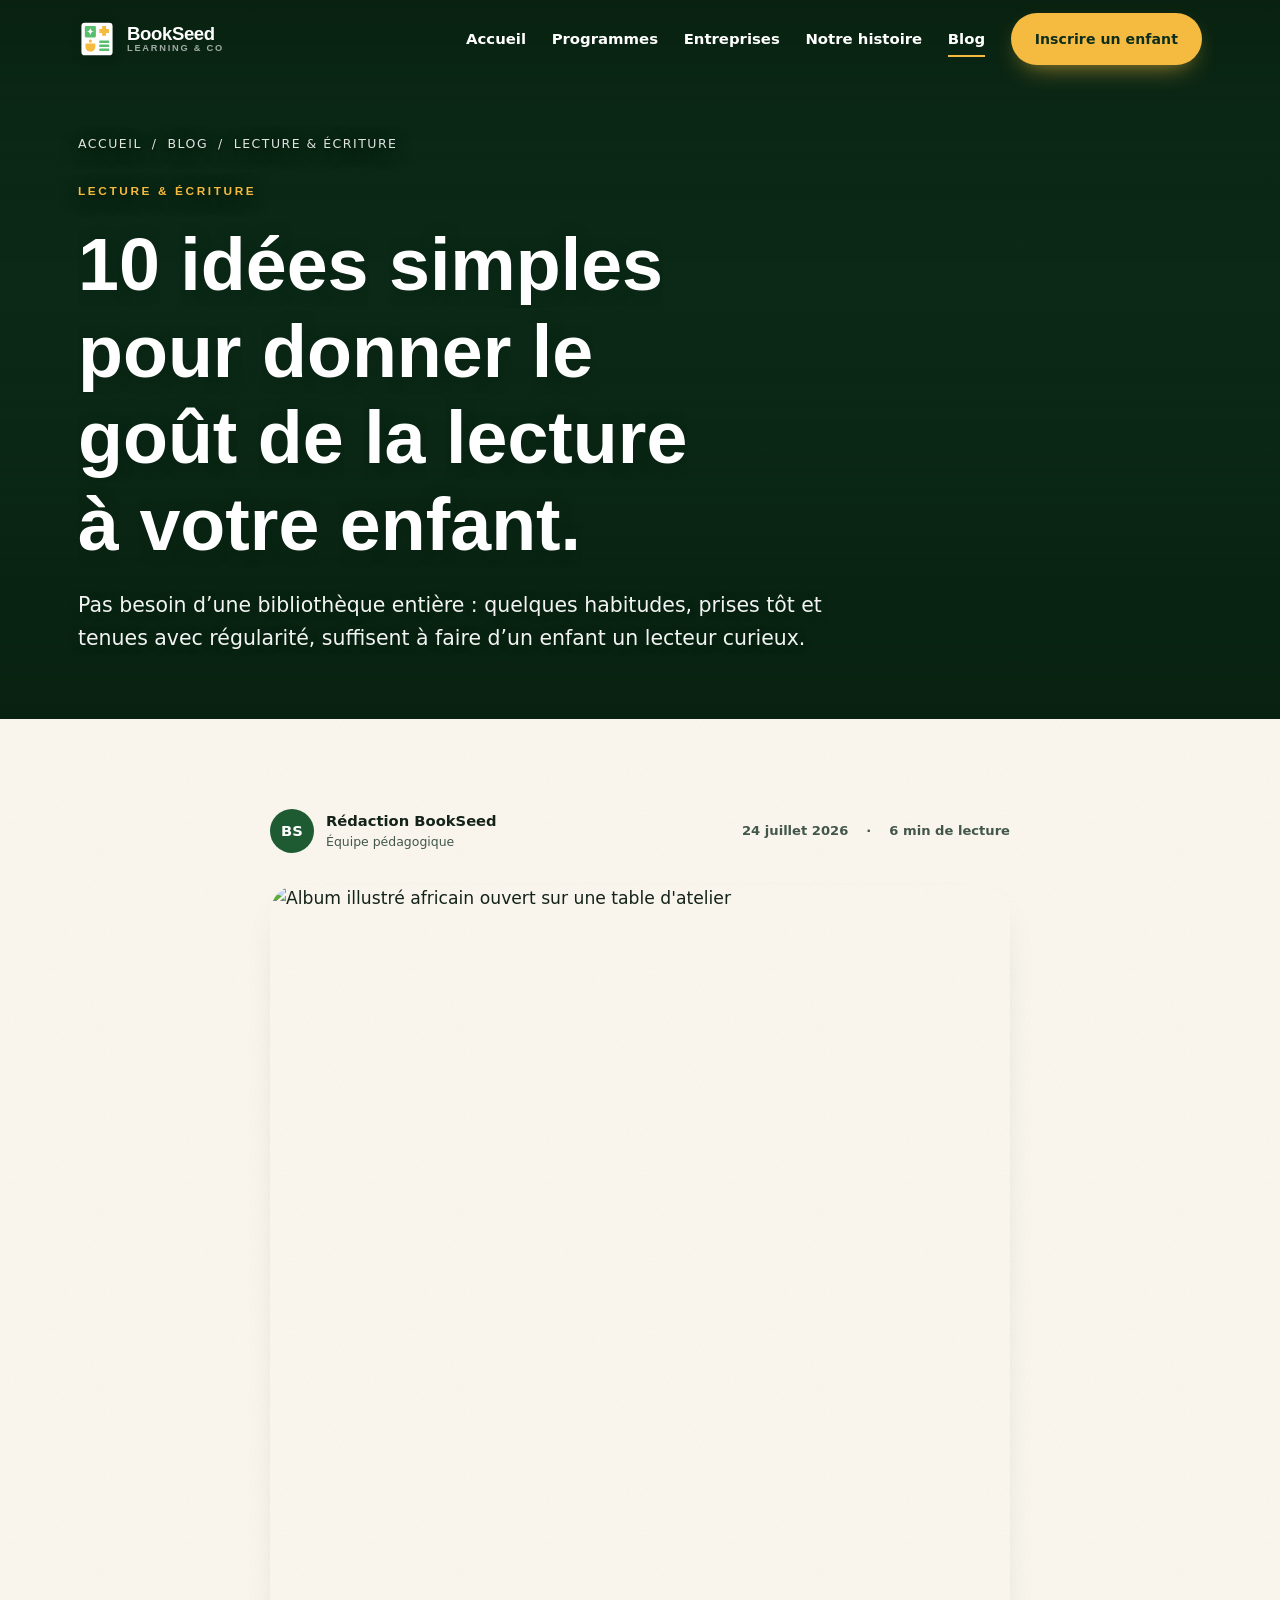
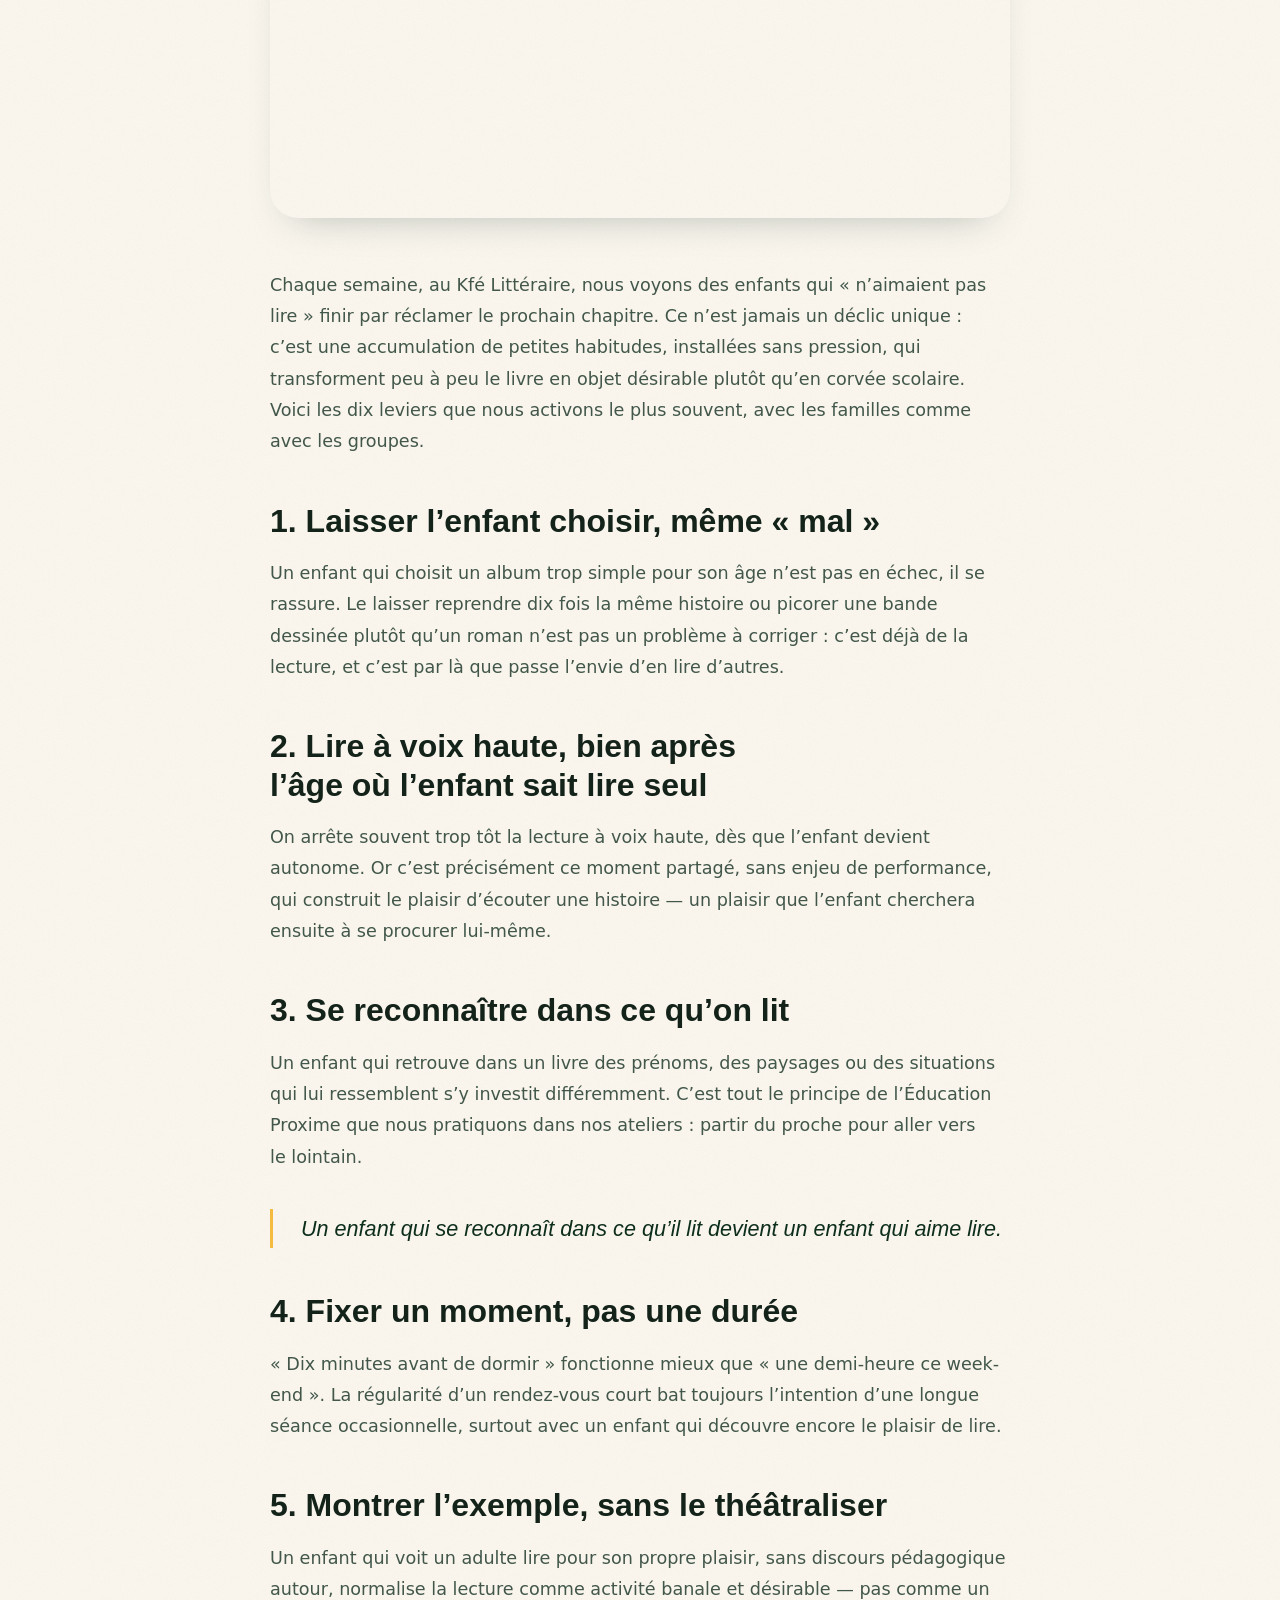
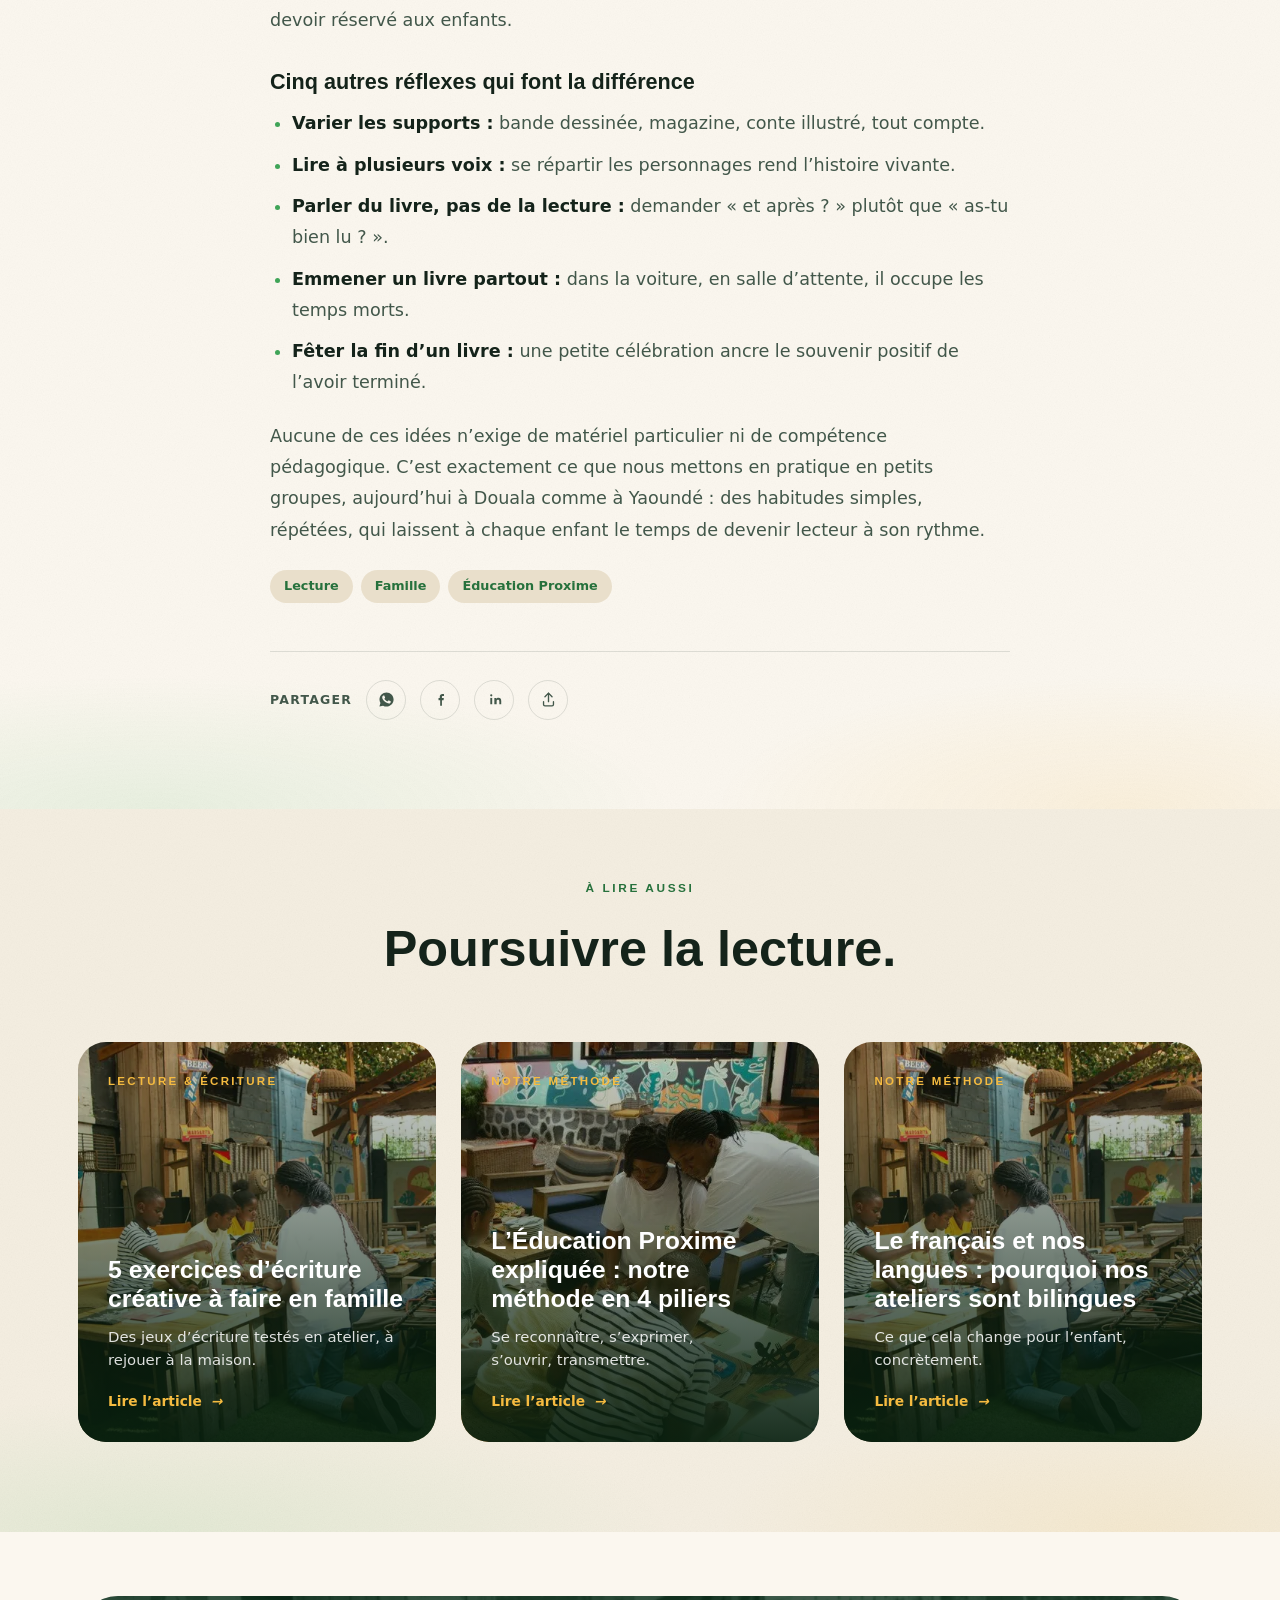
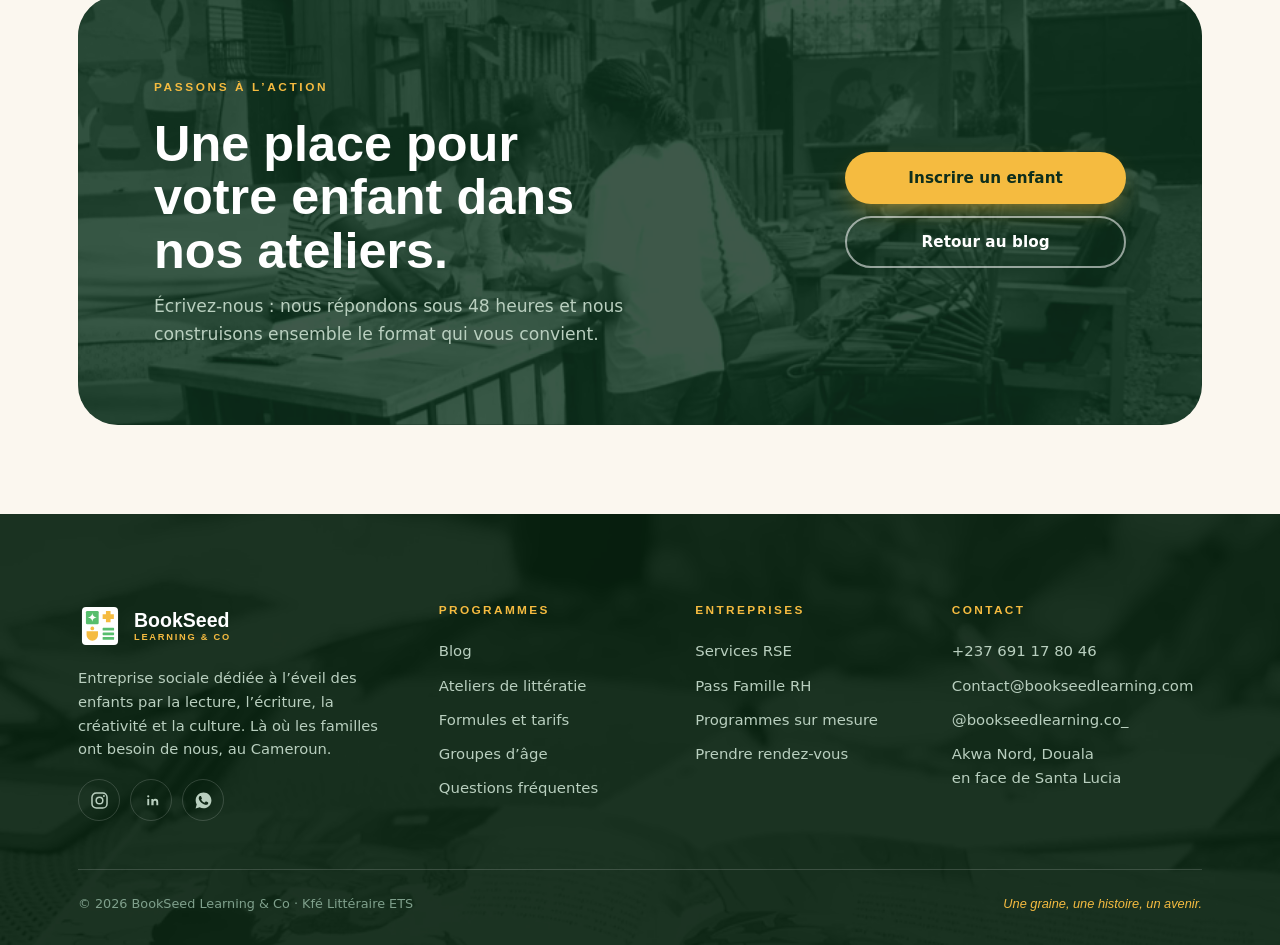
==== commit ac921da8: "Fait evoluer le partage d'articles et ajoute LinkedIn au pied de page - Passe le partage d'article d" ====
--- a/blog-10-idees-lecture-enfants.html
+++ b/blog-10-idees-lecture-enfants.html
@@ -19,7 +19,7 @@
 <link rel="preconnect" href="https://fonts.googleapis.com">
 <link rel="preconnect" href="https://fonts.gstatic.com" crossorigin>
 <link href="https://fonts.googleapis.com/css2?family=Inter:ital,wght@0,400;0,500;0,600;0,700;0,800;1,400;1,500&amp;family=Poppins:wght@700&amp;display=swap" rel="stylesheet">
-<link rel="stylesheet" href="assets/css/site.css?v=2">
+<link rel="stylesheet" href="assets/css/site.css">
 <script type="application/ld+json">
 {
   "@context": "https://schema.org",
@@ -275,7 +275,7 @@
           <img src="assets/img/logo.svg" alt="" width="44" height="44">
           <b>BookSeed<small>Learning &amp; Co</small></b>
         </div>
-        <p>Entreprise sociale dédiée à l’éveil des enfants par la lecture, l’écriture, la créativité et la culture. Là où les familles ont besoin de nous, en Afrique.</p>
+        <p>Entreprise sociale dédiée à l’éveil des enfants par la lecture, l’écriture, la créativité et la culture. Là où les familles ont besoin de nous, au Cameroun.</p>
         <div class="socials">
           <a class="social" href="https://www.instagram.com/bookseedlearning.co_" target="_blank" rel="noopener" aria-label="Instagram">
             <svg width="19" height="19" viewBox="0 0 24 24" fill="none" stroke="currentColor" stroke-width="1.9"><rect x="2.5" y="2.5" width="19" height="19" rx="5.5"/><circle cx="12" cy="12" r="4.2"/><circle cx="17.6" cy="6.4" r="1.2" fill="currentColor" stroke="none"/></svg>
@@ -322,6 +322,6 @@
   <svg viewBox="0 0 24 24" fill="currentColor"><path d="M12.04 2c-5.5 0-9.96 4.46-9.96 9.96 0 1.76.46 3.48 1.34 5L2 22l5.16-1.35a9.9 9.9 0 004.88 1.25h.01c5.5 0 9.96-4.46 9.96-9.96S17.54 2 12.04 2zm5.83 14.06c-.25.7-1.44 1.33-2 1.42-.51.08-1.16.11-1.87-.12-.43-.14-.99-.32-1.7-.63-2.99-1.29-4.94-4.3-5.09-4.5-.15-.2-1.22-1.62-1.22-3.09s.77-2.19 1.04-2.49c.27-.3.59-.37.79-.37h.57c.18 0 .43-.07.67.51.25.6.84 2.07.91 2.22.07.15.12.32.02.52-.1.2-.15.32-.3.5l-.44.51c-.15.15-.3.31-.13.61.17.3.76 1.25 1.63 2.03 1.12 1 2.06 1.31 2.36 1.46.3.15.47.12.65-.07.17-.2.75-.87.95-1.17.2-.3.4-.25.67-.15.27.1 1.72.81 2.01.96.3.15.5.22.57.35.07.12.07.72-.18 1.42z"/></svg>
 </a>
 
-<script src="assets/js/site.js?v=2" defer></script>
+<script src="assets/js/site.js" defer></script>
 </body>
 </html>
--- a/assets/css/site.css
+++ b/assets/css/site.css
@@ -13,6 +13,8 @@
   --forest-900:#08200F;
   --gold:#F5BB40;
   --gold-600:#E0A425;
+  /* Brand green is for fills and rules. Text on light needs its own, darker value. */
+  --green-text:#26713C;
 
   /* Warm neutrals, drawn from the wood + raffia tones of the Kfé */
   --paper:#FBF7EF;
@@ -53,7 +55,7 @@
 body{
   background:var(--paper);
   color:var(--ink);
-  font-family:'Karla',system-ui,-apple-system,'Segoe UI',sans-serif;
+  font-family:'Inter',system-ui,-apple-system,'Segoe UI',sans-serif;
   font-size:clamp(1rem,.96rem + .2vw,1.075rem);
   line-height:1.62;
   overflow-x:hidden;
@@ -62,17 +64,17 @@
 }
 
 h1,h2,h3,h4,.display{
-  font-family:'Fraunces','Georgia',serif;
-  font-variation-settings:'SOFT' 40,'WONK' 1;
+  font-family:'Inter',sans-serif;
   font-weight:600;
   line-height:1.06;
-  letter-spacing:-.018em;
+  letter-spacing:0;
   text-wrap:balance;
 }
 
-h1{font-size:clamp(2.35rem,1.4rem + 4.4vw,4.6rem);}
+h1{font-size:clamp(2.35rem,1.4rem + 4.4vw,4.6rem);font-weight:800;}
 h2{font-size:clamp(1.9rem,1.25rem + 2.9vw,3.15rem);}
 h3{font-size:clamp(1.2rem,1.05rem + .7vw,1.55rem);line-height:1.18;}
+h4{font-weight:500;}
 
 p{text-wrap:pretty;}
 a{color:inherit;text-decoration:none;}
@@ -89,6 +91,8 @@
 .wrap{width:100%;max-width:var(--max);margin-inline:auto;padding-inline:var(--gut);}
 .wrap-wide{max-width:1440px;}
 .sr-only{position:absolute;width:1px;height:1px;padding:0;margin:-1px;overflow:hidden;clip:rect(0 0 0 0);white-space:nowrap;border:0;}
+.sr-only:focus{position:fixed;top:12px;left:12px;width:auto;height:auto;margin:0;clip:auto;overflow:visible;
+  padding:12px 22px;background:var(--gold);color:var(--forest);border-radius:100px;font-weight:700;z-index:500;}
 
 /* ---------- Paper grain : keeps large fields alive, never flat ---------- */
 .grain::after{
@@ -97,14 +101,23 @@
   background-image:url("data:image/svg+xml,%3Csvg xmlns='http://www.w3.org/2000/svg' width='180' height='180'%3E%3Cfilter id='n'%3E%3CfeTurbulence type='fractalNoise' baseFrequency='.85' numOctaves='3'/%3E%3CfeColorMatrix type='saturate' values='0'/%3E%3C/filter%3E%3Crect width='180' height='180' filter='url(%23n)' opacity='.16'/%3E%3C/svg%3E");
 }
 .section-dark.grain::after{mix-blend-mode:overlay;opacity:.28;}
+/* organic wash in the transition zones, so joins are never bare paper */
+.section.grain::before{
+  content:"";position:absolute;inset:auto 0 0 0;height:190px;pointer-events:none;z-index:0;
+  background:radial-gradient(58% 100% at 12% 100%,rgba(87,190,109,.11),transparent 70%),
+             radial-gradient(46% 100% at 88% 100%,rgba(245,187,64,.11),transparent 70%);
+}
+.section-dark.grain::before{
+  background:radial-gradient(58% 100% at 12% 100%,rgba(87,190,109,.16),transparent 70%),
+             radial-gradient(46% 100% at 88% 100%,rgba(245,187,64,.10),transparent 70%);
+}
+.section.grain > .wrap{position:relative;z-index:2;}
 
 /* ============================================================
    HEADER
    ============================================================ */
 .site-header{
-  position:fixed;inset:0 0 auto;z-index:200;
-  transition:background .45s var(--ease),box-shadow .45s var(--ease),border-color .45s var(--ease);
-  border-bottom:1px solid transparent;
+  position:fixed;inset:0 0 auto;z-index:230;
 }
 .site-header .wrap{
   display:flex;align-items:center;justify-content:space-between;gap:24px;
@@ -119,22 +132,21 @@
   background:rgba(251,247,239,.86);
   backdrop-filter:blur(14px) saturate(1.4);
   -webkit-backdrop-filter:blur(14px) saturate(1.4);
-  border-bottom-color:var(--line);
   box-shadow:0 1px 0 rgba(14,46,28,.04),0 10px 30px -22px rgba(14,46,28,.4);
 }
 .site-header.is-stuck .brand-text,
 .site-header.is-stuck .nav-link{color:var(--ink);}
 .site-header.is-stuck .burger span{background:var(--ink);}
 .site-header.is-hidden{transform:translateY(-100%);}
-.site-header{transition:transform .5s var(--ease),background .45s var(--ease),box-shadow .45s var(--ease),border-color .45s var(--ease);}
+.site-header{transition:transform .5s var(--ease),background .45s var(--ease),box-shadow .45s var(--ease);}
 
 .brand{display:flex;align-items:center;gap:11px;flex-shrink:0;}
 .brand svg,.brand img{width:38px;height:38px;filter:drop-shadow(0 2px 6px rgba(0,0,0,.14));}
 .brand-text{
-  font-family:'Fraunces',serif;font-weight:700;font-size:1.16rem;line-height:1.05;
+  font-family:'Poppins',sans-serif;font-weight:700;font-size:1.16rem;line-height:1.05;
   letter-spacing:-.02em;color:var(--ink);transition:color .45s var(--ease);
 }
-.brand-text small{display:block;font-family:'Karla',sans-serif;font-weight:600;font-size:.58rem;letter-spacing:.19em;text-transform:uppercase;opacity:.62;}
+.brand-text small{display:block;font-family:'Inter',sans-serif;font-weight:600;font-size:.58rem;letter-spacing:.19em;text-transform:uppercase;opacity:.62;}
 
 .nav{display:flex;align-items:center;gap:clamp(14px,2vw,30px);}
 .nav-link{
@@ -152,6 +164,7 @@
 .btn{
   position:relative;display:inline-flex;align-items:center;justify-content:center;gap:10px;
   padding:15px 28px;border-radius:100px;font-weight:700;font-size:.95rem;
+  text-align:center;text-wrap:balance;min-height:52px;
   letter-spacing:.005em;line-height:1;isolation:isolate;overflow:hidden;
   border:2px solid transparent;cursor:pointer;
   transition:transform .5s var(--ease),box-shadow .5s var(--ease),color .35s ease,border-color .35s ease;
@@ -179,13 +192,13 @@
 
 .btn-light{border-color:rgba(255,255,255,.55);color:#fff;}
 .btn-light::before{background:#fff;}
-.btn-light:hover{color:var(--forest);border-color:#fff;}
+.btn-light:hover{border-color:#fff;}
 
 .btn-sm{padding:11px 20px;font-size:.85rem;}
 .nav .btn{padding:12px 22px;font-size:.88rem;}
 
 /* ---------- Mobile drawer ---------- */
-.burger{display:none;width:44px;height:44px;position:relative;z-index:220;flex-shrink:0;}
+.burger{display:none;width:44px;height:44px;position:relative;z-index:1;flex-shrink:0;}
 .burger span{
   position:absolute;left:11px;width:22px;height:2px;background:var(--ink);border-radius:2px;
   transition:transform .45s var(--ease),opacity .25s ease,background .45s var(--ease);
@@ -207,14 +220,19 @@
   visibility:hidden;
 }
 .drawer.is-open{clip-path:circle(150% at calc(100% - 42px) 40px);visibility:visible;}
-.drawer::before{
-  content:"";position:absolute;inset:0;opacity:.16;
-  background:url("../img/kfe-terrasse-1200.webp") center/cover;
-  mix-blend-mode:luminosity;
+/* Only instantiate the drawer artwork where the drawer can actually open :
+   on desktop this was fetching 200 Ko for a panel that never shows. */
+.drawer::before{content:none;}
+@media(max-width:960px){
+  .drawer::before{
+    content:"";position:absolute;inset:0;opacity:.16;
+    background:url("../img/kfe-terrasse-800.webp") center/cover;
+    mix-blend-mode:luminosity;
+  }
 }
 .drawer-nav{position:relative;display:flex;flex-direction:column;gap:6px;}
 .drawer-nav a{
-  font-family:'Fraunces',serif;font-size:clamp(1.9rem,9vw,2.9rem);font-weight:600;
+  font-family:'Inter',sans-serif;font-size:clamp(1.9rem,9vw,2.9rem);font-weight:600;
   color:#fff;padding:8px 0;opacity:0;transform:translateY(24px);
   border-bottom:1px solid var(--line-onDark);
   transition:opacity .5s var(--ease),transform .5s var(--ease),color .3s ease;
@@ -230,12 +248,13 @@
   opacity:0;transform:translateY(20px);transition:opacity .5s var(--ease) .42s,transform .5s var(--ease) .42s;
 }
 .drawer.is-open .drawer-foot{opacity:1;transform:none;}
-.drawer-foot a.tel{color:var(--ink-onDark-soft);font-family:'Karla',sans-serif;font-size:.95rem;font-weight:600;}
+.drawer-foot a.tel{color:var(--ink-onDark-soft);font-family:'Inter',sans-serif;font-size:.95rem;font-weight:600;}
 
 /* ============================================================
    SECTIONS
    ============================================================ */
-.section{position:relative;padding:clamp(72px,9vw,130px) 0;}
+.section{position:relative;padding:clamp(64px,7vw,104px) 0;}
+.section + .section{padding-top:clamp(48px,5vw,80px);}
 .section-tight{padding:clamp(52px,6vw,84px) 0;}
 .section-paper2{background:var(--paper-2);}
 .section-sand{background:var(--sand);}
@@ -245,25 +264,19 @@
 .section-green{background:var(--green-800);color:#fff;}
 
 .eyebrow{
-  display:inline-block;font-family:'Karla',sans-serif;font-size:.74rem;font-weight:700;
-  text-transform:uppercase;letter-spacing:.22em;color:var(--green-600);
-  margin-bottom:20px;position:relative;padding-left:34px;
-}
-.eyebrow::before{
-  content:"";position:absolute;left:0;top:50%;width:24px;height:2px;
-  background:var(--gold);transform:translateY(-50%);
-}
-.section-dark .eyebrow,.hero .eyebrow{color:var(--gold);}
-.eyebrow-c{padding-left:0;}
-.eyebrow-c::before{display:none;}
+  display:inline-block;font-family:'Inter',sans-serif;font-size:.74rem;font-weight:700;
+  text-transform:uppercase;letter-spacing:.22em;color:var(--green-text);
+  margin-bottom:20px;position:relative;
+}
+.eyebrow{color:var(--green-text);}
+.section-dark .eyebrow,.hero .eyebrow,.page-hero .eyebrow,.band .eyebrow,.cta .eyebrow,.drawer .eyebrow{color:var(--gold);}
+.hero .eyebrow,.page-hero .eyebrow{text-shadow:0 1px 2px rgba(8,32,15,.6),0 4px 18px rgba(8,32,15,.5);}
 
 .lede{font-size:clamp(1.06rem,1rem + .42vw,1.28rem);color:var(--ink-soft);line-height:1.62;max-width:60ch;}
 .section-dark .lede{color:var(--ink-onDark-soft);}
 
 .head{max-width:62ch;margin-bottom:clamp(38px,5vw,64px);}
 .head.center{margin-inline:auto;text-align:center;}
-.head.center .eyebrow{padding-left:0;}
-.head.center .eyebrow::before{display:none;}
 .head.center .lede{margin-inline:auto;}
 .head h2 + .lede{margin-top:20px;}
 
@@ -277,19 +290,27 @@
 }
 .hero-media{position:absolute;inset:0;z-index:0;overflow:hidden;}
 .hero-media img{
-  width:100%;height:118%;object-fit:cover;object-position:center 42%;
-  will-change:transform;
-}
+  width:100%;height:118%;object-fit:cover;object-position:62% 46%;
+}
+.page-hero .hero-media img{object-position:50% 38%;}
+.tile:nth-child(1) img{object-position:30% 55%;}
+.tile:nth-child(2) img{object-position:75% 40%;}
+.tile:nth-child(3) img{object-position:50% 30%;}
+.tile:nth-child(4) img{object-position:40% 65%;}
+.gal .g-a img{object-position:70% 50%;}
+.gal .g-b img{object-position:45% 25%;}
+.gal .g-c img{object-position:30% 60%;}
+.gal .g-d img{object-position:60% 42%;}
 .hero-media::after{
   content:"";position:absolute;inset:0;
   background:
-    linear-gradient(180deg,rgba(8,32,15,.62) 0%,rgba(8,32,15,.18) 34%,rgba(8,32,15,.72) 74%,rgba(8,32,15,.94) 100%),
+    linear-gradient(180deg,rgba(8,32,15,.62) 0%,rgba(8,32,15,.34) 34%,rgba(8,32,15,.72) 74%,rgba(8,32,15,.94) 100%),
     radial-gradient(120% 80% at 15% 90%,rgba(8,32,15,.7),transparent 62%);
 }
-.hero .wrap{position:relative;z-index:2;}
-.hero h1{color:#fff;max-width:16ch;text-shadow:0 2px 30px rgba(0,0,0,.28);}
+.hero .wrap{position:relative;z-index:2;isolation:isolate;}
+.hero h1{color:#fff;max-width:16ch;text-shadow:0 2px 14px rgba(8,32,15,.5);}
 .hero h1 .accent{color:var(--gold);font-style:italic;font-variation-settings:'SOFT' 60,'WONK' 1;}
-.hero .lede{color:rgba(255,255,255,.9);max-width:52ch;margin-top:24px;font-size:clamp(1.05rem,1rem + .5vw,1.3rem);}
+.hero .lede{color:rgba(255,255,255,.95);max-width:52ch;margin-top:24px;font-size:clamp(1.05rem,1rem + .5vw,1.3rem);text-shadow:0 1px 10px rgba(8,32,15,.4);}
 .hero-ctas{display:flex;flex-wrap:wrap;gap:14px;margin-top:36px;}
 
 .hero-meta{
@@ -303,11 +324,11 @@
 }
 .hero-scroll{
   position:absolute;right:var(--gut);bottom:clamp(48px,7vw,86px);z-index:2;
-  display:flex;flex-direction:column;align-items:center;gap:10px;
-  font-size:.68rem;letter-spacing:.2em;text-transform:uppercase;color:rgba(255,255,255,.65);
+  display:flex;flex-direction:row;align-items:center;gap:14px;
+  font-size:.68rem;letter-spacing:.2em;text-transform:uppercase;color:rgba(255,255,255,.82);
   writing-mode:vertical-rl;
 }
-.hero-scroll i{display:block;width:1px;height:52px;background:linear-gradient(rgba(255,255,255,.7),transparent);animation:scrollpulse 2.4s var(--ease-io) infinite;}
+.hero-scroll i{display:block;inline-size:52px;block-size:1px;flex:0 0 auto;background:linear-gradient(to bottom,rgba(255,255,255,.85),transparent);animation:scrollpulse 2.4s var(--ease-io) infinite;}
 @keyframes scrollpulse{0%{transform:scaleY(0);transform-origin:top;}45%{transform:scaleY(1);transform-origin:top;}55%{transform:scaleY(1);transform-origin:bottom;}100%{transform:scaleY(0);transform-origin:bottom;}}
 
 /* Page hero (inner pages) : photo band, never a flat colour block */
@@ -321,12 +342,12 @@
 .page-hero .hero-media::after{
   background:linear-gradient(180deg,rgba(8,32,15,.66) 0%,rgba(8,32,15,.34) 40%,rgba(8,32,15,.88) 100%);
 }
-.page-hero .wrap{position:relative;z-index:2;}
-.page-hero h1{color:#fff;max-width:18ch;}
-.page-hero .lede{color:rgba(255,255,255,.88);margin-top:20px;}
+.page-hero .wrap{position:relative;z-index:2;isolation:isolate;}
+.page-hero h1{color:#fff;max-width:18ch;text-shadow:0 2px 14px rgba(8,32,15,.5);}
+.page-hero .lede{color:rgba(255,255,255,.95);margin-top:20px;text-shadow:0 1px 10px rgba(8,32,15,.4);}
 
 /* Breadcrumb */
-.crumb{display:flex;gap:10px;align-items:center;font-size:.78rem;letter-spacing:.12em;text-transform:uppercase;color:rgba(255,255,255,.62);margin-bottom:22px;}
+.crumb{display:flex;gap:10px;align-items:center;font-size:.78rem;letter-spacing:.12em;text-transform:uppercase;color:rgba(255,255,255,.88);margin-bottom:22px;text-shadow:0 1px 2px rgba(8,32,15,.6),0 4px 18px rgba(8,32,15,.5);}
 .crumb a:hover{color:var(--gold);}
 
 /* ============================================================
@@ -334,35 +355,46 @@
    ============================================================ */
 .rv{opacity:0;transform:translateY(30px);transition:opacity .9s var(--ease),transform .9s var(--ease);}
 .rv.in{opacity:1;transform:none;}
-.rv-img{clip-path:inset(0 0 100% 0);transition:clip-path 1.1s var(--ease);}
-.rv-img.in{clip-path:inset(0 0 0 0);}
-[data-d="1"]{transition-delay:.08s;}
-[data-d="2"]{transition-delay:.16s;}
-[data-d="3"]{transition-delay:.24s;}
-[data-d="4"]{transition-delay:.32s;}
-[data-d="5"]{transition-delay:.4s;}
+/* The clip lives on the CHILD, never on the observed element : a fully
+   clipped element reports an empty intersection rect and would never reveal. */
+.rv-img{overflow:hidden;}
+.rv-img > picture,.rv-img > img{display:block;clip-path:inset(0 0 100% 0);transition:clip-path 1.1s var(--ease);}
+.rv-img.in > picture,.rv-img.in > img{clip-path:inset(0 0 0 0);}
+.rv,.rv-img{transition-delay:var(--d,0s);}
+[data-d="1"]{--d:.09s} [data-d="2"]{--d:.18s} [data-d="3"]{--d:.27s}
+[data-d="4"]{--d:.36s} [data-d="5"]{--d:.45s} [data-d="6"]{--d:.54s} [data-d="7"]{--d:.63s}
 
 /* Split-word headline animation */
-.wordmask{display:inline-block;overflow:hidden;vertical-align:top;}
-.wordmask > span{display:inline-block;transform:translateY(105%);transition:transform 1s var(--ease);}
-.in .wordmask > span,.wordmask.in > span{transform:none;}
+.wordmask{display:inline-block;overflow:hidden;vertical-align:top;padding-block:.06em;}
+.wordmask > span{display:inline-block;transform:translateY(108%);transition:transform .95s var(--ease);}
+.in .wordmask > span,.wordmask.in > span,.rv-words.in .wordmask > span{transform:none;}
 
 /* ============================================================
    MARQUEE
    ============================================================ */
 .marquee{
-  overflow:hidden;background:var(--gold);color:var(--forest);
+  overflow:hidden;background:#fff;color:var(--forest);
   padding:15px 0;position:relative;
   border-block:1px solid rgba(14,46,28,.14);
 }
-.marquee-track{display:flex;width:max-content;animation:marq 34s linear infinite;}
+.marquee-track{display:flex;width:max-content;--marq-shift:50%;animation:marq 34s linear infinite;}
 .marquee:hover .marquee-track{animation-play-state:paused;}
 .marquee span{
   display:inline-flex;align-items:center;gap:22px;padding-right:22px;
-  font-family:'Fraunces',serif;font-size:1.02rem;font-weight:600;letter-spacing:.02em;white-space:nowrap;
-}
-.marquee span::after{content:"";width:7px;height:7px;border-radius:50%;background:var(--forest);opacity:.55;}
-@keyframes marq{to{transform:translateX(-50%);}}
+  font-family:'Inter',sans-serif;font-size:1.02rem;font-weight:600;letter-spacing:.02em;white-space:nowrap;
+}
+.marquee span::after{
+  content:"";width:15px;height:15px;flex-shrink:0;background:var(--gold);opacity:.92;
+  -webkit-mask-size:contain;mask-size:contain;-webkit-mask-repeat:no-repeat;mask-repeat:no-repeat;-webkit-mask-position:center;mask-position:center;
+}
+/* Les 4 pictogrammes du logo (étincelle, croix, tulipe, lignes), repris fidèlement, en jaune, comme séparateurs. */
+/* L'étincelle est une forme fine et concave : à cadre identique, elle remplit bien moins de surface que les trois
+   autres pictogrammes pleins, d'où un agrandissement dédié pour un poids visuel équivalent. */
+.marquee span:nth-of-type(4n+1)::after{width:20px;height:20px;-webkit-mask-image:url("data:image/svg+xml,%3Csvg xmlns='http://www.w3.org/2000/svg' viewBox='0 0 24 24'%3E%3Cpath d='M12 2c.6 6.2 3.8 9.4 10 10-6.2.6-9.4 3.8-10 10-.6-6.2-3.8-9.4-10-10 6.2-.6 9.4-3.8 10-10Z'/%3E%3C/svg%3E");mask-image:url("data:image/svg+xml,%3Csvg xmlns='http://www.w3.org/2000/svg' viewBox='0 0 24 24'%3E%3Cpath d='M12 2c.6 6.2 3.8 9.4 10 10-6.2.6-9.4 3.8-10 10-.6-6.2-3.8-9.4-10-10 6.2-.6 9.4-3.8 10-10Z'/%3E%3C/svg%3E");}
+.marquee span:nth-of-type(4n+2)::after{-webkit-mask-image:url("data:image/svg+xml,%3Csvg xmlns='http://www.w3.org/2000/svg' viewBox='0 0 24 24'%3E%3Cpath d='M7.9 2H16.1V7.9H22V16.1H16.1V22H7.9V16.1H2V7.9H7.9Z'/%3E%3C/svg%3E");mask-image:url("data:image/svg+xml,%3Csvg xmlns='http://www.w3.org/2000/svg' viewBox='0 0 24 24'%3E%3Cpath d='M7.9 2H16.1V7.9H22V16.1H16.1V22H7.9V16.1H2V7.9H7.9Z'/%3E%3C/svg%3E");}
+.marquee span:nth-of-type(4n+3)::after{-webkit-mask-image:url("data:image/svg+xml,%3Csvg xmlns='http://www.w3.org/2000/svg' viewBox='0 0 24 24'%3E%3Ccircle cx='12' cy='4.6' r='2.6'/%3E%3Cpath d='M3.9 8.65H20.1V13.9A8.1 8.1 0 0 1 12 22 8.1 8.1 0 0 1 3.9 13.9V8.65Z'/%3E%3C/svg%3E");mask-image:url("data:image/svg+xml,%3Csvg xmlns='http://www.w3.org/2000/svg' viewBox='0 0 24 24'%3E%3Ccircle cx='12' cy='4.6' r='2.6'/%3E%3Cpath d='M3.9 8.65H20.1V13.9A8.1 8.1 0 0 1 12 22 8.1 8.1 0 0 1 3.9 13.9V8.65Z'/%3E%3C/svg%3E");}
+.marquee span:nth-of-type(4n)::after{-webkit-mask-image:url("data:image/svg+xml,%3Csvg xmlns='http://www.w3.org/2000/svg' viewBox='0 0 24 24'%3E%3Crect x='2.6' y='2' width='18.9' height='4.7' rx='1'/%3E%3Crect x='2.6' y='9.6' width='18.9' height='4.7' rx='1'/%3E%3Crect x='2.6' y='17.3' width='18.9' height='4.7' rx='1'/%3E%3C/svg%3E");mask-image:url("data:image/svg+xml,%3Csvg xmlns='http://www.w3.org/2000/svg' viewBox='0 0 24 24'%3E%3Crect x='2.6' y='2' width='18.9' height='4.7' rx='1'/%3E%3Crect x='2.6' y='9.6' width='18.9' height='4.7' rx='1'/%3E%3Crect x='2.6' y='17.3' width='18.9' height='4.7' rx='1'/%3E%3C/svg%3E");}
+@keyframes marq{to{transform:translateX(calc(-1 * var(--marq-shift)));}}
 
 /* ============================================================
    STATS
@@ -371,7 +403,7 @@
 .stat{position:relative;padding-left:24px;border-left:2px solid rgba(255,255,255,.18);}
 .section-paper2 .stat,.section-sand .stat{border-left-color:var(--line);}
 .stat b{
-  display:block;font-family:'Fraunces',serif;font-weight:600;
+  display:block;font-family:'Inter',sans-serif;font-weight:800;
   font-size:clamp(2.5rem,1.6rem + 3.2vw,4rem);line-height:.95;color:var(--gold);
   letter-spacing:-.03em;font-variant-numeric:tabular-nums;
 }
@@ -385,7 +417,8 @@
 .split{display:grid;grid-template-columns:1fr 1fr;gap:clamp(32px,5vw,76px);align-items:center;}
 .split.narrow-left{grid-template-columns:.86fr 1.14fr;}
 .split.narrow-right{grid-template-columns:1.14fr .86fr;}
-.split-media{position:relative;border-radius:var(--r-l);overflow:hidden;box-shadow:var(--shadow-l);}
+.split-media{position:relative;border-radius:var(--r-l) var(--r-l) 140px var(--r-l);overflow:hidden;box-shadow:var(--shadow-l);}
+.split-media.portrait{border-radius:180px 180px var(--r-m) var(--r-m);}
 .split-media img{width:100%;height:100%;object-fit:cover;aspect-ratio:4/3.2;transition:transform 1.2s var(--ease);}
 .split-media:hover img{transform:scale(1.045);}
 .split-media.portrait img{aspect-ratio:4/4.6;}
@@ -403,7 +436,7 @@
   position:absolute;z-index:3;background:var(--paper);border-radius:var(--r-m);
   padding:20px 24px;box-shadow:var(--shadow-l);max-width:230px;
 }
-.badge-float b{display:block;font-family:'Fraunces',serif;font-size:2.1rem;line-height:1;color:var(--green-600);}
+.badge-float b{display:block;font-family:'Inter',sans-serif;font-weight:800;font-size:2.1rem;line-height:1;color:var(--green-600);}
 .badge-float span{display:block;margin-top:6px;font-size:.8rem;line-height:1.4;color:var(--ink-soft);}
 
 /* ============================================================
@@ -429,13 +462,13 @@
 }
 .tile:hover::after{background:linear-gradient(180deg,rgba(8,32,15,.3) 0%,rgba(14,46,28,.7) 45%,rgba(8,32,15,.96) 100%);}
 .tile .num{
-  font-family:'Karla',sans-serif;font-size:.72rem;font-weight:700;letter-spacing:.2em;
+  font-family:'Inter',sans-serif;font-size:.72rem;font-weight:700;letter-spacing:.2em;
   color:var(--gold);margin-bottom:auto;
 }
 .tile h3{color:#fff;margin-bottom:10px;}
-.tile p{font-size:.93rem;color:rgba(255,255,255,.82);line-height:1.55;
-  max-height:0;opacity:0;overflow:hidden;transition:max-height .7s var(--ease),opacity .5s ease,margin .7s var(--ease);}
-.tile:hover p,.tile:focus-within p{max-height:140px;opacity:1;margin-top:2px;}
+/* Always legible : a visitor scanning the page must read what we do
+   without having to hover. Hover is reserved for the image zoom. */
+.tile p{font-size:.93rem;color:rgba(255,255,255,.86);line-height:1.55;margin-top:2px;}
 .tile .go{
   margin-top:18px;display:inline-flex;align-items:center;gap:9px;
   font-size:.86rem;font-weight:700;color:var(--gold);
@@ -453,10 +486,11 @@
 .section-dark .card{background:rgba(255,255,255,.05);border-color:var(--line-onDark);}
 .section-dark .card:hover{background:rgba(255,255,255,.09);}
 .card .ic{
-  width:52px;height:52px;border-radius:14px;display:grid;place-items:center;
-  background:rgba(87,190,109,.14);color:var(--green-600);margin-bottom:20px;flex-shrink:0;
-}
-.section-dark .card .ic{background:rgba(245,187,64,.16);color:var(--gold);}
+  width:44px;height:44px;display:grid;place-items:center;margin:-4px 0 16px -4px;flex-shrink:0;
+  color:var(--green-text);
+}
+.card .ic svg{width:28px;height:28px;}
+.section-dark .card .ic{color:var(--gold);}
 .card h3{margin-bottom:10px;}
 .card p{font-size:.95rem;color:var(--ink-soft);}
 .section-dark .card p{color:var(--ink-onDark-soft);}
@@ -464,24 +498,36 @@
 /* ============================================================
    PRICING
    ============================================================ */
-.prices{display:grid;grid-template-columns:repeat(5,1fr);gap:14px;align-items:stretch;}
+.price-group + .price-group{margin-top:52px;}
+.price-group-head{margin-bottom:24px;}
+.price-group-tag{
+  display:inline-block;font-family:'Inter',sans-serif;font-size:.85rem;font-weight:700;
+  letter-spacing:.16em;text-transform:uppercase;color:var(--forest);
+  background:var(--sand);padding:7px 16px;border-radius:100px;
+}
+.price-group-head p{margin-top:10px;font-size:1rem;color:var(--ink-soft);}
+.prices{display:grid;gap:14px;align-items:stretch;}
+.prices.prices-2{grid-template-columns:repeat(2,1fr);max-width:600px;margin-inline:auto;}
+.prices.prices-3{grid-template-columns:repeat(3,1fr);}
 .price{
   position:relative;background:var(--paper);border:1px solid var(--line);border-radius:var(--r-m);
   padding:28px 22px;display:flex;flex-direction:column;
   transition:transform .6s var(--ease),box-shadow .6s var(--ease),background .5s ease;
 }
 .price:hover{transform:translateY(-8px);box-shadow:var(--shadow-l);}
-.price .tier{font-size:.72rem;font-weight:700;letter-spacing:.18em;text-transform:uppercase;color:var(--green-600);}
-.price .amt{font-family:'Fraunces',serif;font-size:clamp(1.5rem,1.2rem + .9vw,1.95rem);font-weight:600;color:var(--forest);margin:14px 0 2px;letter-spacing:-.02em;}
+.price .ic{display:block;color:var(--green-text);margin-bottom:14px;}
+.price .tier{font-size:.72rem;font-weight:700;letter-spacing:.18em;text-transform:uppercase;color:var(--green-text);}
+.price .amt{font-family:'Inter',sans-serif;font-size:clamp(1.5rem,1.2rem + .9vw,1.95rem);font-weight:600;color:var(--forest);margin:14px 0 10px;letter-spacing:-.02em;white-space:nowrap;}
 .price .amt em{font-style:normal;font-size:.62em;font-weight:600;opacity:.7;}
-.price .per{font-size:.83rem;color:var(--ink-soft);}
-.price .unit{margin-top:16px;padding-top:16px;border-top:1px dashed var(--line);font-size:.85rem;color:var(--ink-soft);}
-.price .unit b{color:var(--green-600);font-family:'Fraunces',serif;font-size:1.02rem;}
+.price .per{display:inline-block;width:fit-content;font-size:.78rem;font-weight:600;color:var(--green-text);background:var(--sand);padding:4px 12px;border-radius:100px;}
+.price .unit{margin-top:16px;padding-top:16px;border-top:1px solid var(--line);font-size:.85rem;color:var(--ink-soft);}
+.price .unit b{color:var(--green-text);font-family:'Inter',sans-serif;font-size:1.02rem;}
 .price.best{background:var(--forest);border-color:var(--forest);color:#fff;box-shadow:var(--shadow-l);}
+.price.best .ic{color:var(--gold);}
 .price.best .tier{color:var(--gold);}
 .price.best .amt{color:#fff;}
-.price.best .per,.price.best .unit{color:var(--ink-onDark-soft);}
-.price.best .unit{border-top-color:var(--line-onDark);}
+.price.best .per{background:rgba(255,255,255,.12);color:var(--gold);}
+.price.best .unit{color:var(--ink-onDark-soft);border-top-color:var(--line-onDark);}
 .price.best .unit b{color:var(--gold);}
 .price .flag{
   position:absolute;top:-11px;left:50%;transform:translateX(-50%);
@@ -498,7 +544,7 @@
 .acc-q{
   width:100%;display:flex;align-items:center;justify-content:space-between;gap:24px;
   padding:26px 4px;text-align:left;
-  font-family:'Fraunces',serif;font-size:clamp(1.02rem,.98rem + .35vw,1.22rem);font-weight:600;
+  font-family:'Inter',sans-serif;font-size:clamp(1.02rem,.98rem + .35vw,1.22rem);font-weight:600;
   color:var(--forest);transition:color .3s ease;
 }
 .section-dark .acc-q{color:#fff;}
@@ -534,10 +580,10 @@
   transform:translateY(6px);opacity:.92;transition:transform .6s var(--ease),opacity .4s ease;
 }
 .gal figure:hover figcaption{transform:none;opacity:1;}
-.gal .g-a{grid-column:span 4;aspect-ratio:16/10;}
-.gal .g-b{grid-column:span 2;aspect-ratio:3/3.6;}
-.gal .g-c{grid-column:span 2;aspect-ratio:4/3.4;}
-.gal .g-d{grid-column:span 4;aspect-ratio:16/9.6;}
+.gal .g-a{grid-column:span 4;aspect-ratio:16/9;}
+.gal .g-b{grid-column:span 2;aspect-ratio:3/4.2;border-radius:var(--r-m) var(--r-m) 120px var(--r-m);}
+.gal .g-c{grid-column:span 2;aspect-ratio:1/1;border-radius:120px var(--r-m) var(--r-m) var(--r-m);}
+.gal .g-d{grid-column:span 4;aspect-ratio:21/9;}
 
 /* Lightbox */
 .lb{
@@ -566,18 +612,25 @@
   padding:clamp(90px,12vw,170px) 0;background:var(--forest);
 }
 .band-media{position:absolute;inset:0;z-index:0;overflow:hidden;}
-.band-media img{width:100%;height:130%;object-fit:cover;will-change:transform;}
+.band-media img{width:100%;height:130%;object-fit:cover;filter:grayscale(1) contrast(1.06) brightness(.92);}
 .band-media::after{content:"";position:absolute;inset:0;background:linear-gradient(120deg,rgba(8,32,15,.94) 0%,rgba(8,32,15,.74) 55%,rgba(14,46,28,.62) 100%);}
+/* Bandeau à grille de 4 étapes : le texte occupe toute la largeur, contrairement à la citation
+   calée à gauche pour laquelle le dégradé diagonal ci-dessus a été conçu. Un voile uniforme
+   garantit une lisibilité égale sur les quatre colonnes, quel que soit le détail de la photo. */
+.band-steps .band-media::after{background:linear-gradient(180deg,rgba(8,32,15,.86) 0%,rgba(8,32,15,.9) 100%);}
+.band-steps .step h3{text-shadow:0 1px 3px rgba(8,32,15,.7);}
+.band-steps .step p{text-shadow:0 1px 4px rgba(8,32,15,.85);}
 .band .wrap{position:relative;z-index:2;}
+.js-px .hero-media img,.js-px .band-media img{will-change:transform;}
 .band blockquote{
-  font-family:'Fraunces',serif;font-weight:500;font-variation-settings:'SOFT' 50,'WONK' 1;
+  font-family:'Inter',sans-serif;font-weight:500;font-style:italic;
   font-size:clamp(1.35rem,1rem + 1.9vw,2.4rem);line-height:1.32;letter-spacing:-.015em;
   color:#fff;max-width:24ch;
 }
 .band blockquote em{color:var(--gold);font-style:italic;}
 .band .who{margin-top:32px;display:flex;align-items:center;gap:16px;}
 .band .who img{width:56px;height:56px;border-radius:50%;object-fit:cover;border:2px solid var(--gold);}
-.band .who b{display:block;font-family:'Fraunces',serif;font-size:1.08rem;color:#fff;}
+.band .who b{display:block;font-family:'Inter',sans-serif;font-size:1.08rem;color:#fff;}
 .band .who span{display:block;font-size:.83rem;color:var(--ink-onDark-soft);}
 
 /* ============================================================
@@ -587,7 +640,7 @@
 .step{position:relative;padding-top:34px;}
 .step::before{
   counter-increment:s;content:"0" counter(s);
-  position:absolute;top:0;left:0;font-family:'Fraunces',serif;font-size:.9rem;font-weight:600;
+  position:absolute;top:0;left:0;font-family:'Inter',sans-serif;font-size:.9rem;font-weight:600;
   color:var(--gold);letter-spacing:.08em;
 }
 .step::after{
@@ -599,6 +652,9 @@
 .step h3{font-size:1.12rem;margin-bottom:8px;}
 .step p{font-size:.92rem;color:var(--ink-soft);}
 .section-dark .step p{color:var(--ink-onDark-soft);}
+.band .step p,.band .card p,.band p{color:var(--ink-onDark-soft);}
+.band .step h3{color:#fff;}
+.band .step::after{background:linear-gradient(90deg,var(--line-onDark),transparent);}
 
 /* ============================================================
    CTA BAND
@@ -607,7 +663,7 @@
   padding:clamp(40px,6vw,76px);display:grid;grid-template-columns:1.4fr .6fr;gap:36px;align-items:center;}
 .cta::before{
   content:"";position:absolute;inset:0;opacity:.2;
-  background:url("../img/atelier-creatif-1200.webp") center/cover;mix-blend-mode:luminosity;
+  background:url("../img/atelier-creatif-800.webp") center/cover;mix-blend-mode:luminosity;
 }
 .cta > *{position:relative;z-index:1;}
 .cta h2{color:#fff;max-width:18ch;}
@@ -621,7 +677,7 @@
 .contact-grid{display:grid;grid-template-columns:1fr 1fr;gap:clamp(28px,4vw,60px);align-items:start;}
 .cinfo{display:flex;flex-direction:column;gap:2px;padding:22px 0;border-bottom:1px solid var(--line-onDark);}
 .cinfo dt{font-size:.72rem;font-weight:700;letter-spacing:.19em;text-transform:uppercase;color:var(--gold);}
-.cinfo dd{font-family:'Fraunces',serif;font-size:clamp(1.08rem,1rem + .5vw,1.35rem);color:#fff;}
+.cinfo dd{font-family:'Inter',sans-serif;font-size:clamp(1.08rem,1rem + .5vw,1.35rem);color:#fff;}
 .cinfo dd a{transition:color .3s ease;}
 .cinfo dd a:hover{color:var(--gold);}
 
@@ -631,23 +687,23 @@
 .site-footer{position:relative;background:var(--forest-900);color:var(--ink-onDark);padding:clamp(60px,7vw,96px) 0 30px;overflow:hidden;}
 .site-footer::before{
   content:"";position:absolute;inset:0;opacity:.09;
-  background:url("../img/livre-illustre-1200.webp") center/cover;mix-blend-mode:luminosity;
+  background:url("../img/livre-illustre-800.webp") center/cover;mix-blend-mode:luminosity;
 }
 .site-footer .wrap{position:relative;z-index:1;}
 .foot-top{display:grid;grid-template-columns:1.5fr 1fr 1fr 1.2fr;gap:clamp(28px,4vw,48px);padding-bottom:48px;}
 .foot-brand{display:flex;align-items:center;gap:12px;margin-bottom:18px;}
 .foot-brand svg,.foot-brand img{width:44px;height:44px;}
-.foot-brand b{font-family:'Fraunces',serif;font-size:1.22rem;color:#fff;line-height:1.1;}
-.foot-brand small{display:block;font-family:'Karla',sans-serif;font-weight:600;font-size:.58rem;letter-spacing:.19em;text-transform:uppercase;color:var(--gold);}
+.foot-brand b{font-family:'Poppins',sans-serif;font-weight:700;font-size:1.22rem;color:#fff;line-height:1.1;}
+.foot-brand small{display:block;font-family:'Inter',sans-serif;font-weight:600;font-size:.58rem;letter-spacing:.19em;text-transform:uppercase;color:var(--gold);}
 .foot-top p{font-size:.92rem;color:var(--ink-onDark-soft);max-width:34ch;}
-.foot-top h4{font-family:'Karla',sans-serif;font-size:.74rem;font-weight:700;letter-spacing:.2em;text-transform:uppercase;color:var(--gold);margin-bottom:18px;}
+.foot-top h4{font-family:'Inter',sans-serif;font-size:.74rem;font-weight:700;letter-spacing:.2em;text-transform:uppercase;color:var(--gold);margin-bottom:18px;}
 .foot-top a:not(.social){display:block;font-size:.93rem;color:var(--ink-onDark-soft);padding:5px 0;transition:color .3s ease,transform .4s var(--ease);}
 .foot-top a:not(.social):hover{color:#fff;transform:translateX(4px);}
 .socials{display:flex;gap:10px;margin-top:18px;}
 .social{width:42px;height:42px;border-radius:50%;border:1px solid var(--line-onDark);display:grid;place-items:center;color:var(--ink-onDark-soft);transition:background .35s ease,color .35s ease,border-color .35s ease,transform .45s var(--ease);}
 .social:hover{background:var(--gold);color:var(--forest);border-color:var(--gold);transform:translateY(-3px);}
 .foot-bottom{border-top:1px solid var(--line-onDark);padding-top:24px;display:flex;flex-wrap:wrap;justify-content:space-between;gap:12px;font-size:.8rem;color:#7fa08c;}
-.foot-bottom .tag{font-family:'Fraunces',serif;font-style:italic;color:var(--gold);}
+.foot-bottom .tag{font-family:'Inter',sans-serif;font-style:italic;color:var(--gold);}
 
 /* Floating WhatsApp */
 .wa{
@@ -665,18 +721,150 @@
   background:linear-gradient(90deg,var(--green),var(--gold));z-index:300;}
 
 /* ============================================================
+   BLOG — toolbar (filtres + recherche)
+   ============================================================ */
+.blog-toolbar{
+  display:flex;flex-wrap:wrap;gap:20px;align-items:center;justify-content:space-between;
+  margin-bottom:clamp(32px,4vw,48px);
+}
+.blog-filters{display:flex;flex-wrap:wrap;gap:10px;}
+.filter-pill{
+  padding:9px 18px;border-radius:100px;border:1.5px solid var(--line);
+  font-family:'Inter',sans-serif;font-size:.85rem;font-weight:600;color:var(--ink-soft);
+  transition:background .35s ease,color .35s ease,border-color .35s ease;
+}
+.filter-pill:hover{border-color:var(--green-600);color:var(--green-text);}
+.filter-pill.active{background:var(--forest);border-color:var(--forest);color:#fff;}
+.filter-pill.active:hover{color:#fff;}
+
+.search-box{position:relative;flex-shrink:0;width:min(280px,100%);}
+.search-box svg{position:absolute;left:16px;top:50%;transform:translateY(-50%);color:var(--ink-soft);pointer-events:none;}
+.search-box input{
+  width:100%;padding:12px 18px 12px 44px;border-radius:100px;border:1.5px solid var(--line);
+  background:var(--paper);font:inherit;font-size:.9rem;color:var(--ink);
+  transition:border-color .3s ease,box-shadow .3s ease;
+}
+.search-box input::placeholder{color:var(--ink-soft);opacity:.75;}
+.search-box input:focus{outline:none;border-color:var(--green-600);box-shadow:0 0 0 4px rgba(87,190,109,.15);}
+
+/* ============================================================
+   BLOG — article en avant
+   ============================================================ */
+.post-feat{
+  display:grid;grid-template-columns:1.15fr .85fr;background:var(--paper);
+  border-radius:var(--r-l);overflow:hidden;box-shadow:var(--shadow-m);
+  margin-bottom:clamp(40px,5vw,60px);transition:box-shadow .5s var(--ease);
+}
+.post-feat:hover{box-shadow:var(--shadow-l);}
+.post-feat-media{position:relative;overflow:hidden;min-height:320px;}
+.post-feat-media img{width:100%;height:100%;object-fit:cover;transition:transform 1.1s var(--ease);}
+.post-feat:hover .post-feat-media img{transform:scale(1.06);}
+.post-feat-body{padding:clamp(28px,3.6vw,54px);display:flex;flex-direction:column;justify-content:center;}
+.post-feat-body h2{margin-bottom:16px;}
+.post-feat-body p{color:var(--ink-soft);}
+
+.post-tag{
+  display:inline-flex;align-self:flex-start;font-family:'Inter',sans-serif;
+  font-size:.72rem;font-weight:700;letter-spacing:.14em;text-transform:uppercase;
+  color:var(--green-text);background:var(--sand);padding:6px 14px;border-radius:100px;margin-bottom:16px;
+}
+.post-meta{display:flex;flex-wrap:wrap;gap:8px 18px;margin-top:22px;font-size:.82rem;color:var(--ink-soft);font-weight:600;}
+.post-meta span{display:inline-flex;align-items:center;gap:6px;}
+
+/* ============================================================
+   BLOG — grille d'articles
+   ============================================================ */
+.post-grid{display:grid;grid-template-columns:repeat(3,1fr);gap:clamp(20px,2.4vw,30px);}
+.post-card{
+  display:flex;flex-direction:column;background:var(--paper);border:1px solid var(--line);
+  border-radius:var(--r-m);overflow:hidden;
+  transition:transform .55s var(--ease),box-shadow .55s var(--ease),border-color .4s ease,opacity .3s ease;
+}
+.post-card:hover{transform:translateY(-8px);box-shadow:var(--shadow-l);border-color:transparent;}
+.post-card.is-hidden{display:none;}
+.post-card-media{position:relative;aspect-ratio:4/2.85;overflow:hidden;}
+.post-card-media img{width:100%;height:100%;object-fit:cover;transition:transform 1.05s var(--ease);}
+.post-card:hover .post-card-media img{transform:scale(1.08);}
+.post-card-body{padding:24px 24px 26px;display:flex;flex-direction:column;flex:1;}
+.post-card .post-tag{margin-bottom:14px;}
+.post-card h3{font-size:1.15rem;margin-bottom:10px;}
+.post-card-body p{font-size:.92rem;color:var(--ink-soft);line-height:1.55;}
+.post-card .post-meta{margin-top:auto;padding-top:18px;}
+.post-card .go{margin-top:16px;display:inline-flex;align-items:center;gap:8px;font-size:.85rem;font-weight:700;color:var(--green-text);}
+.post-card .go i{font-style:normal;transition:transform .5s var(--ease);}
+.post-card:hover .go i{transform:translateX(6px);}
+
+.post-empty{display:none;text-align:center;padding:70px 20px;color:var(--ink-soft);}
+.post-empty.show{display:block;}
+
+/* ============================================================
+   ARTICLE (page de détail)
+   ============================================================ */
+.article{max-width:740px;margin-inline:auto;}
+.article-cover{border-radius:var(--r-l);overflow:hidden;margin-bottom:clamp(32px,5vw,52px);box-shadow:var(--shadow-m);}
+.article-cover img{width:100%;aspect-ratio:16/9;object-fit:cover;}
+
+.author{display:flex;align-items:center;gap:12px;}
+.author-av{
+  width:44px;height:44px;border-radius:50%;background:var(--green-800);color:#fff;
+  display:grid;place-items:center;font-weight:700;font-size:.92rem;flex-shrink:0;
+}
+.author b{display:block;font-size:.92rem;color:var(--ink);}
+.author span{display:block;font-size:.78rem;color:var(--ink-soft);}
+
+.prose{font-size:clamp(1.02rem,.98rem + .2vw,1.1rem);color:var(--ink-soft);line-height:1.78;}
+.prose p{margin-bottom:22px;}
+.prose h2{font-size:clamp(1.5rem,1.2rem + 1.2vw,2rem);color:var(--ink);margin:44px 0 18px;line-height:1.2;}
+.prose h3{font-size:clamp(1.15rem,1.05rem + .5vw,1.35rem);color:var(--ink);margin:32px 0 14px;}
+.prose ul,.prose ol{margin:0 0 22px 22px;display:grid;gap:10px;}
+.prose li::marker{color:var(--green-600);font-weight:700;}
+.prose strong{color:var(--ink);}
+.prose blockquote{
+  position:relative;margin:36px 0;padding:4px 0 4px 28px;border-left:3px solid var(--gold);
+  font-family:'Inter',sans-serif;font-style:italic;font-size:clamp(1.1rem,1rem + .5vw,1.35rem);
+  color:var(--forest);line-height:1.45;
+}
+.prose figure{margin:36px 0;}
+.prose figure img{width:100%;border-radius:var(--r-m);object-fit:cover;}
+.prose figcaption{margin-top:10px;font-size:.82rem;color:var(--ink-soft);text-align:center;}
+
+.article-share{display:flex;flex-wrap:wrap;align-items:center;gap:14px;margin-top:48px;padding-top:28px;border-top:1px solid var(--line);}
+.article-share > span{font-size:.78rem;font-weight:700;letter-spacing:.1em;text-transform:uppercase;color:var(--ink-soft);}
+.article-share a,.article-share button{
+  position:relative;width:40px;height:40px;border-radius:50%;border:1px solid var(--line);display:grid;place-items:center;
+  color:var(--ink-soft);transition:background .35s ease,color .35s ease,border-color .35s ease,transform .45s var(--ease);
+}
+.article-share a:hover,.article-share button:hover{background:var(--forest);color:#fff;border-color:var(--forest);transform:translateY(-3px);}
+.share-copy::after{
+  content:"Lien copié !";position:absolute;bottom:120%;left:50%;
+  transform:translateX(-50%) translateY(4px);background:var(--forest);color:#fff;
+  font-size:.72rem;font-weight:700;letter-spacing:0;text-transform:none;padding:6px 12px;border-radius:100px;
+  white-space:nowrap;opacity:0;pointer-events:none;transition:opacity .25s ease,transform .25s ease;
+}
+.share-copy.is-copied::after{opacity:1;transform:translateX(-50%) translateY(0);}
+
+.article-tags{display:flex;flex-wrap:wrap;gap:8px;margin-top:24px;}
+.article-tags a{
+  font-size:.8rem;font-weight:600;color:var(--green-text);background:var(--sand);
+  padding:6px 14px;border-radius:100px;transition:background .3s ease,color .3s ease;
+}
+.article-tags a:hover{background:var(--green-600);color:#fff;}
+
+/* ============================================================
    RESPONSIVE
    ============================================================ */
 @media(max-width:1080px){
-  .prices{grid-template-columns:repeat(3,1fr);}
   .grid-4{grid-template-columns:repeat(2,1fr);}
   .stats{grid-template-columns:repeat(2,1fr);row-gap:34px;}
+  .post-grid{grid-template-columns:1fr 1fr;}
 }
 @media(max-width:960px){
   :root{--nav-h:70px;}
   .nav{display:none;}
   .burger{display:block;}
   .grid-3{grid-template-columns:1fr 1fr;}
+  .post-feat{grid-template-columns:1fr;}
+  .post-feat-media{min-height:260px;}
   .steps{grid-template-columns:1fr 1fr;row-gap:34px;}
   .step:nth-child(2)::after{display:none;}
   .split,.split.narrow-left,.split.narrow-right,.contact-grid{grid-template-columns:1fr;}
@@ -689,9 +877,19 @@
   .gal .g-b{aspect-ratio:3/3;}
   .hero-scroll{display:none;}
 }
+@media(max-width:960px){
+  .foot-top a:not(.social){padding-block:11px;}
+  .crumb a{padding:6px 2px;margin:-6px -2px;}
+  .social{width:46px;height:46px;}
+  .acc-a a,.lede a{display:inline-block;padding-block:4px;}
+  .site-footer{padding-bottom:104px;}
+}
 @media(max-width:680px){
   .grid-3,.grid-2,.grid-4{grid-template-columns:1fr;}
-  .prices{grid-template-columns:1fr;}
+  .post-grid{grid-template-columns:1fr;}
+  .blog-toolbar{flex-direction:column;align-items:stretch;}
+  .search-box{width:100%;}
+  .prices.prices-2,.prices.prices-3{grid-template-columns:1fr;max-width:none;}
   .steps{grid-template-columns:1fr;}
   .step::after{display:none;}
   .stats{grid-template-columns:1fr 1fr;gap:26px;}
@@ -699,14 +897,14 @@
   .gal .g-a,.gal .g-b,.gal .g-c,.gal .g-d{grid-column:span 2;aspect-ratio:16/11;}
   .foot-top{grid-template-columns:1fr;}
   .tile{min-height:280px;}
-  .tile p{max-height:200px;opacity:1;margin-top:2px;}
   .hero{min-height:auto;padding-top:calc(var(--nav-h) + 90px);}
   .badge-float{position:static;margin-top:16px;max-width:none;}
   .foot-bottom{flex-direction:column;}
   .wa{width:52px;height:52px;right:16px;bottom:16px;}
 }
-@media(max-width:400px){
+@media(max-width:420px){
   .hero-ctas .btn,.cta-actions .btn{width:100%;}
+  .btn{font-size:.9rem;padding-inline:22px;letter-spacing:0;}
 }
 
 /* ============================================================
@@ -722,8 +920,7 @@
   .rv-img{clip-path:none;}
   .wordmask > span{transform:none;}
   .rule{width:68px;}
-  .tile p{max-height:200px;opacity:1;}
-  .hero-media img,.band-media img{transform:none !important;}
+  .hero-media img,.band-media img{transform:none !important;will-change:auto !important;}
 }
 
 @media print{
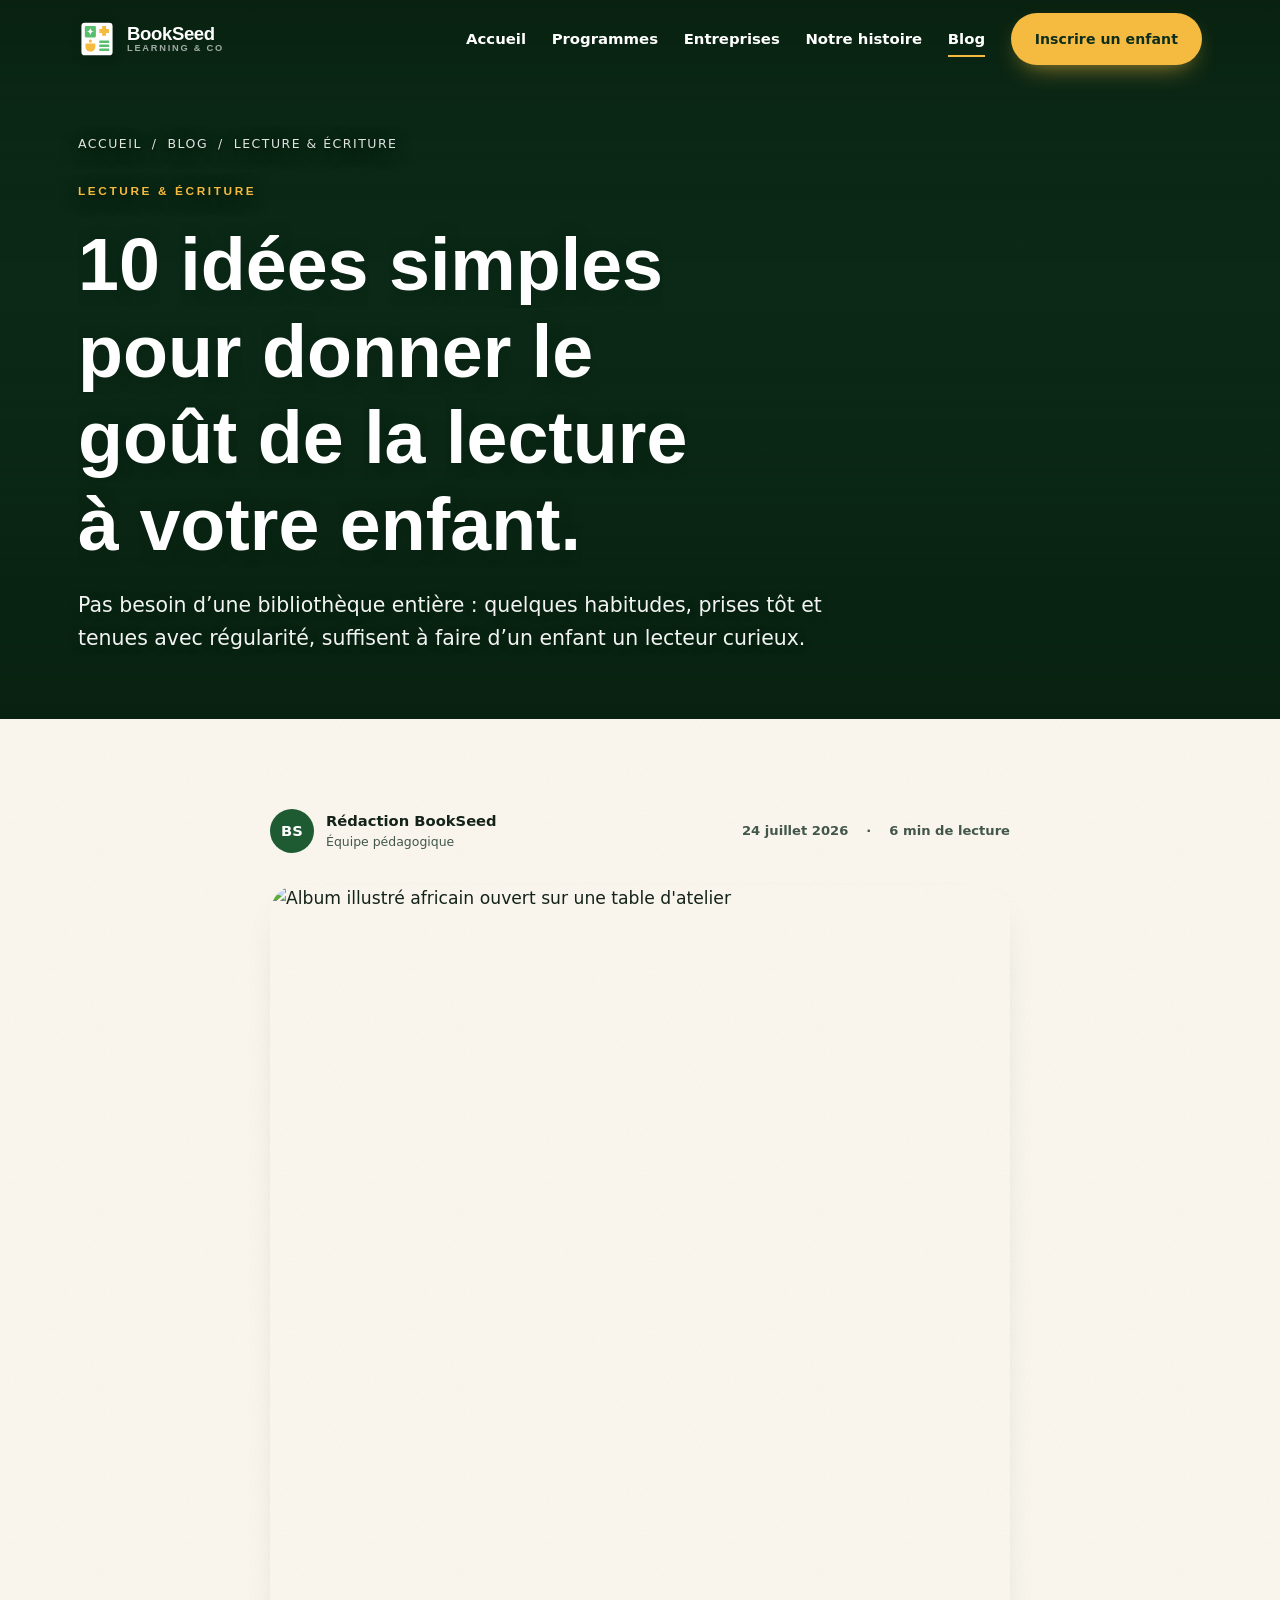
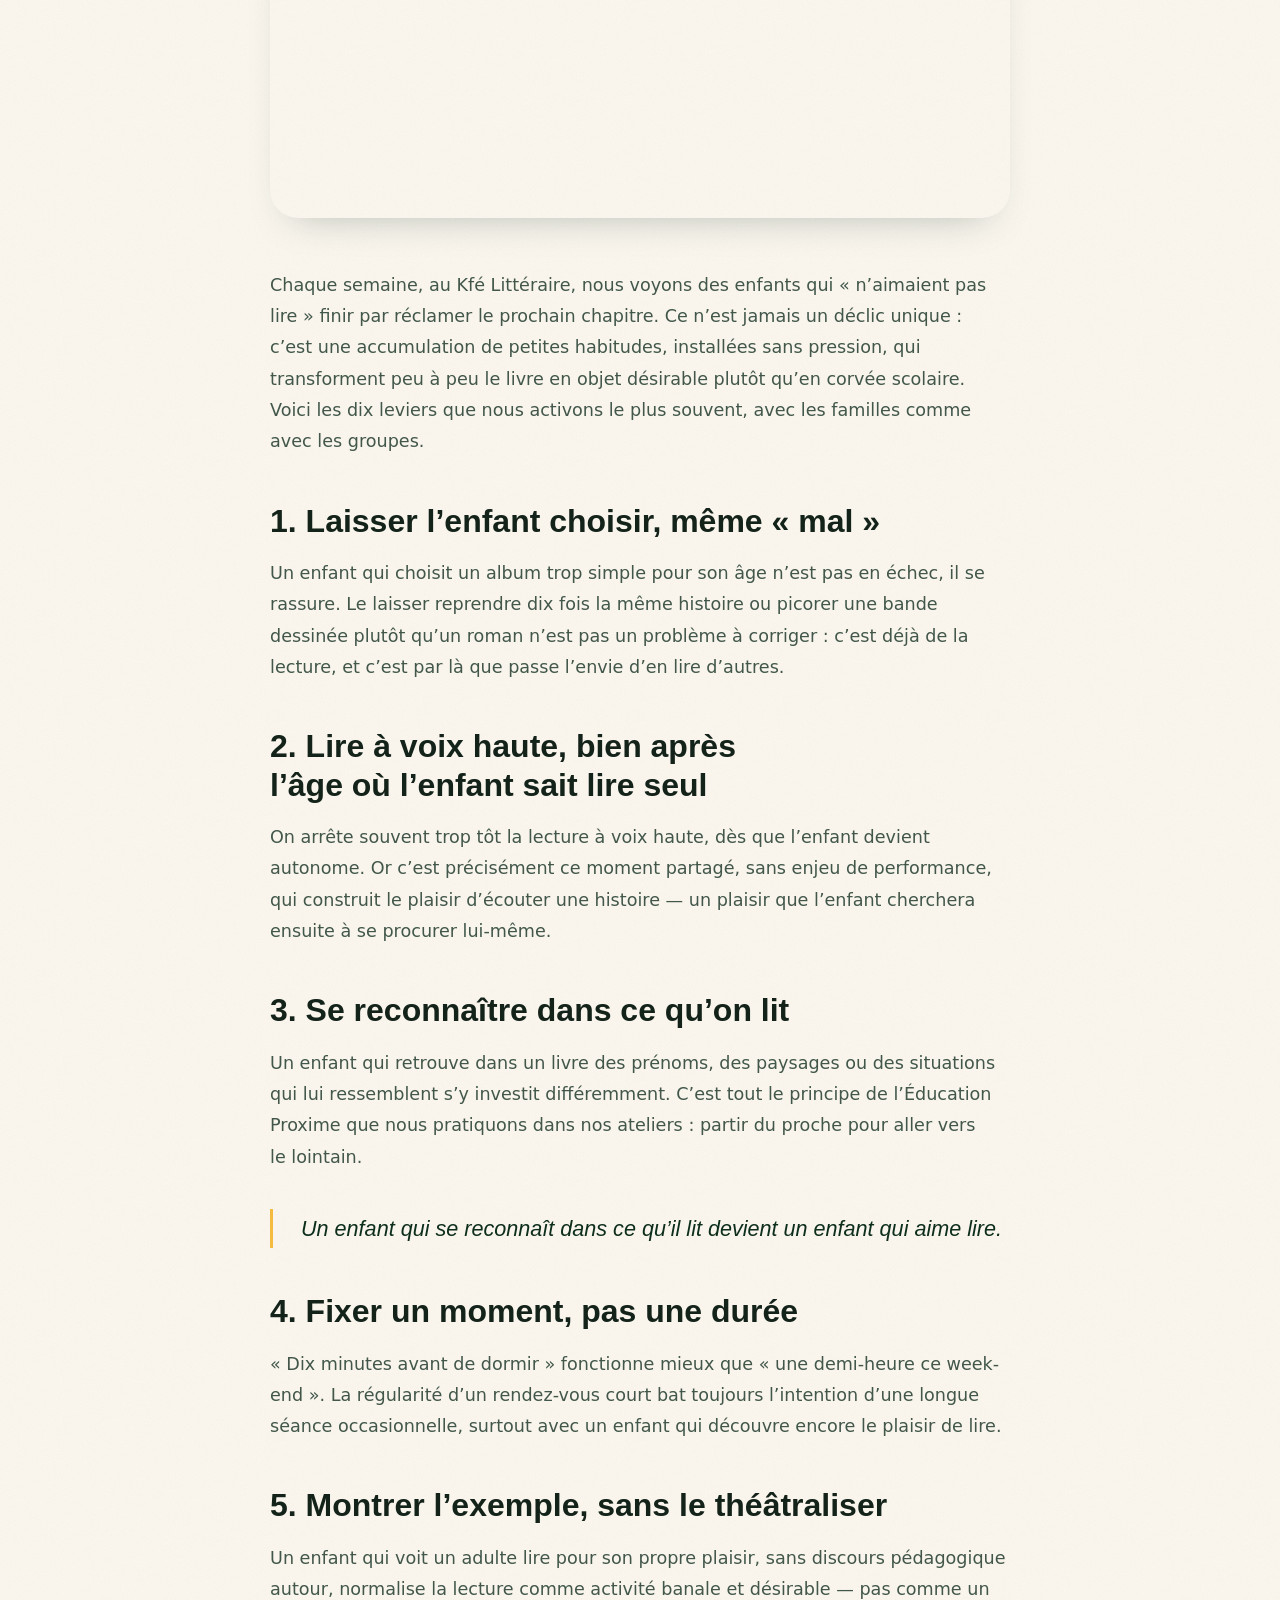
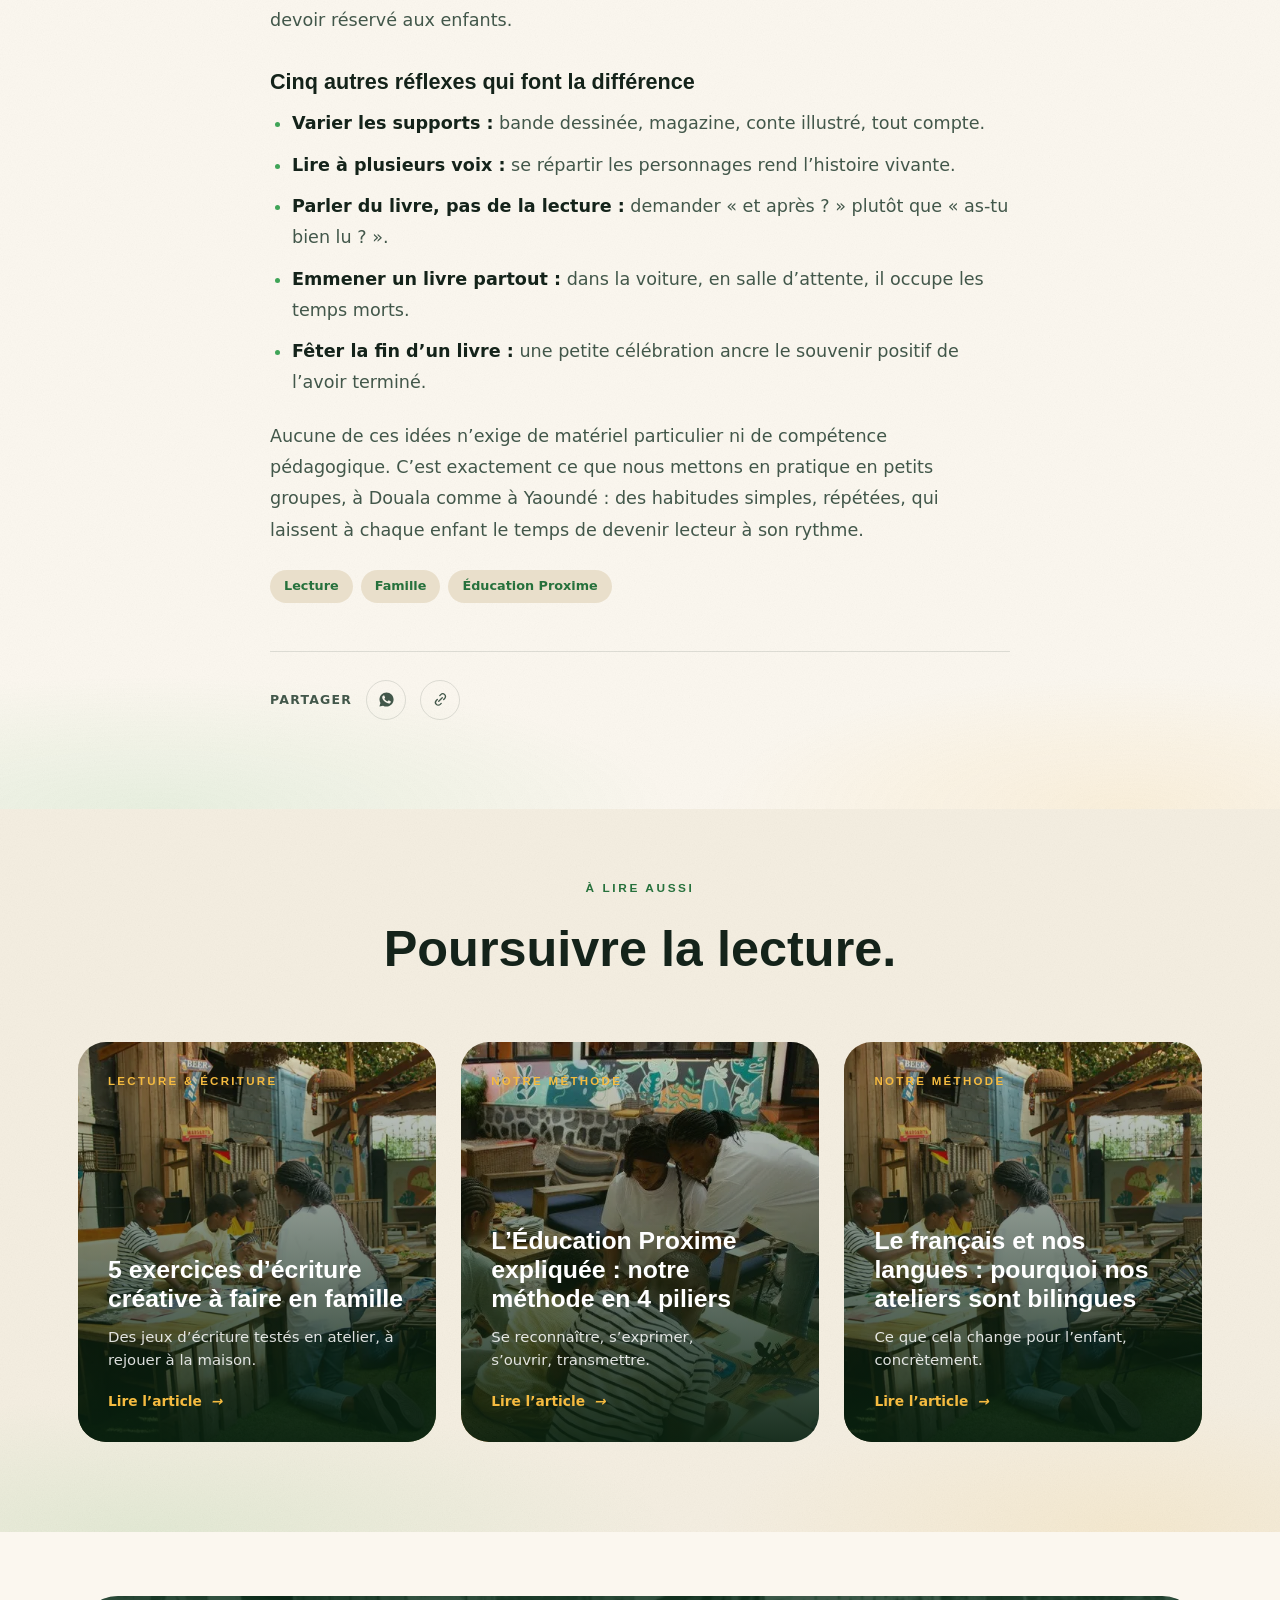
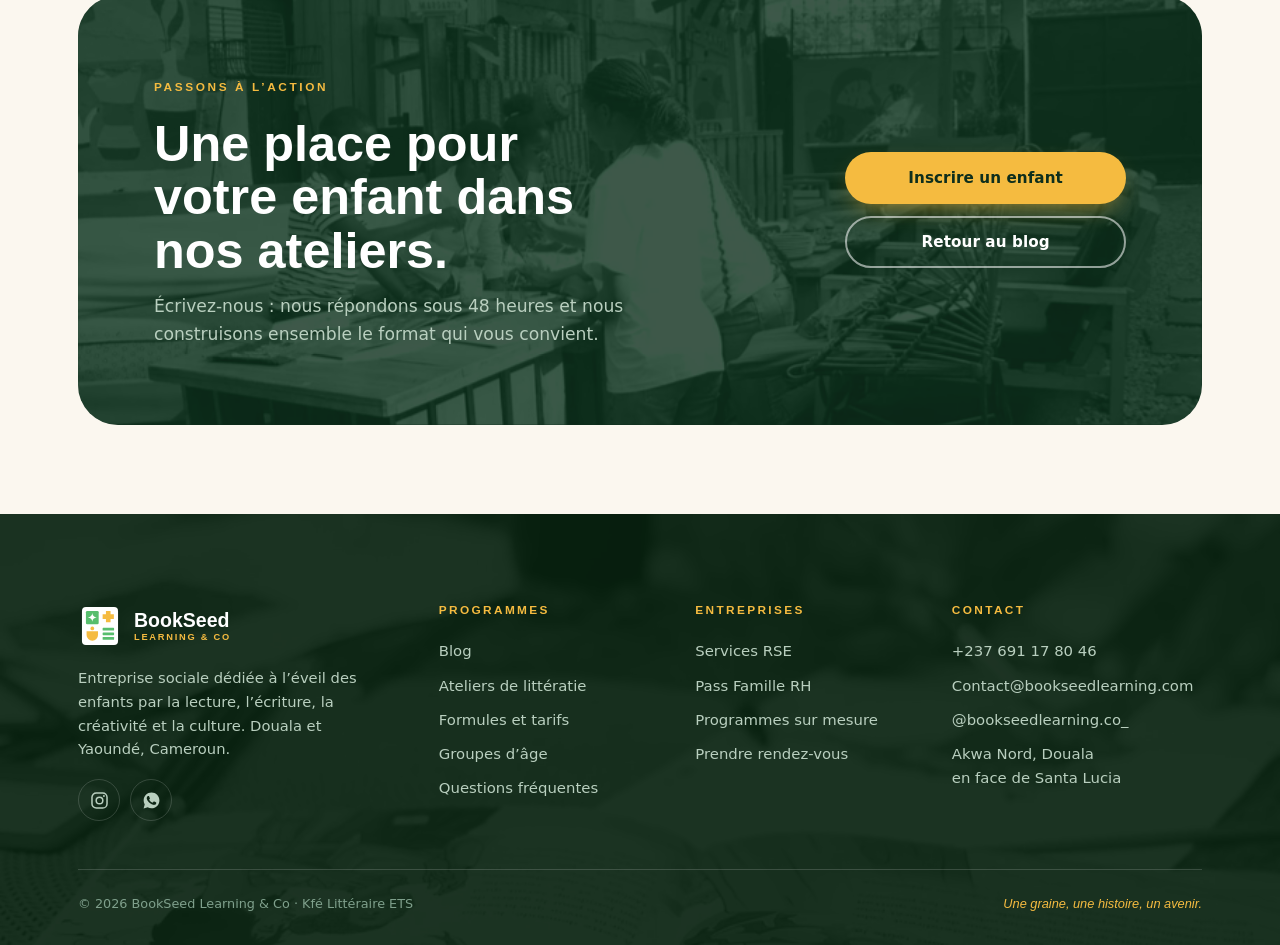
==== commit dd06a029: "Ajoute le blog : page liste, 8 articles, filtres, recherche et donnees structurees - Cree blog.html " ====
--- a/blog-10-idees-lecture-enfants.html
+++ b/blog-10-idees-lecture-enfants.html
@@ -186,7 +186,7 @@
             <li><strong>Fêter la fin d’un livre :</strong> une petite célébration ancre le souvenir positif de l’avoir terminé.</li>
           </ul>
 
-          <p>Aucune de ces idées n’exige de matériel particulier ni de compétence pédagogique. C’est exactement ce que nous mettons en pratique en petits groupes, aujourd’hui à Douala comme à Yaoundé : des habitudes simples, répétées, qui laissent à chaque enfant le temps de devenir lecteur à son rythme.</p>
+          <p>Aucune de ces idées n’exige de matériel particulier ni de compétence pédagogique. C’est exactement ce que nous mettons en pratique en petits groupes, à Douala comme à Yaoundé : des habitudes simples, répétées, qui laissent à chaque enfant le temps de devenir lecteur à son rythme.</p>
         </div>
 
         <div class="article-tags">
@@ -200,14 +200,8 @@
           <a href="https://wa.me/?text=10%20id%C3%A9es%20simples%20pour%20donner%20le%20go%C3%BBt%20de%20la%20lecture%20%C3%A0%20votre%20enfant%20-%20https%3A%2F%2Fbookseedlearning.com%2Fblog-10-idees-lecture-enfants.html" target="_blank" rel="noopener" aria-label="Partager sur WhatsApp">
             <svg width="17" height="17" viewBox="0 0 24 24" fill="currentColor"><path d="M12.04 2c-5.5 0-9.96 4.46-9.96 9.96 0 1.76.46 3.48 1.34 5L2 22l5.16-1.35a9.9 9.9 0 004.88 1.25h.01c5.5 0 9.96-4.46 9.96-9.96S17.54 2 12.04 2zm5.83 14.06c-.25.7-1.44 1.33-2 1.42-.51.08-1.16.11-1.87-.12-.43-.14-.99-.32-1.7-.63-2.99-1.29-4.94-4.3-5.09-4.5-.15-.2-1.22-1.62-1.22-3.09s.77-2.19 1.04-2.49c.27-.3.59-.37.79-.37h.57c.18 0 .43-.07.67.51.25.6.84 2.07.91 2.22.07.15.12.32.02.52-.1.2-.15.32-.3.5l-.44.51c-.15.15-.3.31-.13.61.17.3.76 1.25 1.63 2.03 1.12 1 2.06 1.31 2.36 1.46.3.15.47.12.65-.07.17-.2.75-.87.95-1.17.2-.3.4-.25.67-.15.27.1 1.72.81 2.01.96.3.15.5.22.57.35.07.12.07.72-.18 1.42z"/></svg>
           </a>
-          <a href="https://www.facebook.com/sharer/sharer.php?u=https%3A%2F%2Fbookseedlearning.com%2Fblog-10-idees-lecture-enfants.html" target="_blank" rel="noopener" aria-label="Partager sur Facebook">
-            <svg width="19" height="19" viewBox="0 0 24 24" fill="currentColor"><path d="M13.8 20v-7.2h2.1l.3-2.6h-2.4v-1.5c0-.7.2-1.2 1.3-1.2h1.3V5c-.2 0-1-.1-2-.1-2 0-3.3 1.2-3.3 3.4v1.9H9.5v2.6h2.1V20z"/></svg>
-          </a>
-          <a href="https://www.linkedin.com/sharing/share-offsite/?url=https%3A%2F%2Fbookseedlearning.com%2Fblog-10-idees-lecture-enfants.html" target="_blank" rel="noopener" aria-label="Partager sur LinkedIn">
-            <svg width="19" height="19" viewBox="0 0 24 24" fill="currentColor"><rect x="6.7" y="10" width="2.4" height="8"/><circle cx="7.9" cy="6.7" r="1.4"/><path d="M11.8 18v-8h2.4v1.2c.6-.9 1.6-1.5 2.9-1.5 2.2 0 3.4 1.5 3.4 4.1V18h-2.4v-3.7c0-1.3-.5-2.1-1.6-2.1-.9 0-1.5.6-1.7 1.2-.1.2-.1.5-.1.8V18z"/></svg>
-          </a>
-          <button type="button" class="share-copy" data-url="https://bookseedlearning.com/blog-10-idees-lecture-enfants.html" data-title="10 idées simples pour donner le goût de la lecture à votre enfant" aria-label="Transférer l’article">
-            <svg width="17" height="17" viewBox="0 0 24 24" fill="none" stroke="currentColor" stroke-width="1.9" stroke-linecap="round" stroke-linejoin="round"><path d="M12 3v12"/><path d="M7 8l5-5 5 5"/><path d="M5 15v4a2 2 0 002 2h10a2 2 0 002-2v-4"/></svg>
+          <button type="button" class="share-copy" data-url="https://bookseedlearning.com/blog-10-idees-lecture-enfants.html" aria-label="Copier le lien de l’article">
+            <svg width="17" height="17" viewBox="0 0 24 24" fill="none" stroke="currentColor" stroke-width="1.9" stroke-linecap="round" stroke-linejoin="round"><path d="M9.5 14.5L14.5 9.5"/><path d="M11 6.5l1.4-1.4a3.7 3.7 0 015.5 5.5L16.5 12"/><path d="M13 17.5l-1.4 1.4a3.7 3.7 0 01-5.5-5.5L7.5 12"/></svg>
           </button>
         </div>
 
@@ -275,13 +269,10 @@
           <img src="assets/img/logo.svg" alt="" width="44" height="44">
           <b>BookSeed<small>Learning &amp; Co</small></b>
         </div>
-        <p>Entreprise sociale dédiée à l’éveil des enfants par la lecture, l’écriture, la créativité et la culture. Là où les familles ont besoin de nous, au Cameroun.</p>
+        <p>Entreprise sociale dédiée à l’éveil des enfants par la lecture, l’écriture, la créativité et la culture. Douala et Yaoundé, Cameroun.</p>
         <div class="socials">
           <a class="social" href="https://www.instagram.com/bookseedlearning.co_" target="_blank" rel="noopener" aria-label="Instagram">
             <svg width="19" height="19" viewBox="0 0 24 24" fill="none" stroke="currentColor" stroke-width="1.9"><rect x="2.5" y="2.5" width="19" height="19" rx="5.5"/><circle cx="12" cy="12" r="4.2"/><circle cx="17.6" cy="6.4" r="1.2" fill="currentColor" stroke="none"/></svg>
-          </a>
-          <a class="social" href="https://www.linkedin.com/company/bookseed-learning-co-africa/" target="_blank" rel="noopener" aria-label="LinkedIn">
-            <svg width="19" height="19" viewBox="0 0 24 24" fill="currentColor"><rect x="6.7" y="10" width="2.4" height="8"/><circle cx="7.9" cy="6.7" r="1.4"/><path d="M11.8 18v-8h2.4v1.2c.6-.9 1.6-1.5 2.9-1.5 2.2 0 3.4 1.5 3.4 4.1V18h-2.4v-3.7c0-1.3-.5-2.1-1.6-2.1-.9 0-1.5.6-1.7 1.2-.1.2-.1.5-.1.8V18z"/></svg>
           </a>
           <a class="social" href="https://wa.me/237691178046?text=Bonjour%2C%20je%20m%E2%80%99int%C3%A9resse%20aux%20activit%C3%A9s%20de%20BookSeed%20Learning%20%26%20Co%20et%20j%E2%80%99aimerais%20avoir%20plus%20d%E2%80%99informations." target="_blank" rel="noopener" aria-label="WhatsApp">
             <svg width="19" height="19" viewBox="0 0 24 24" fill="currentColor"><path d="M12.04 2c-5.5 0-9.96 4.46-9.96 9.96 0 1.76.46 3.48 1.34 5L2 22l5.16-1.35a9.9 9.9 0 004.88 1.25h.01c5.5 0 9.96-4.46 9.96-9.96S17.54 2 12.04 2zm5.83 14.06c-.25.7-1.44 1.33-2 1.42-.51.08-1.16.11-1.87-.12-.43-.14-.99-.32-1.7-.63-2.99-1.29-4.94-4.3-5.09-4.5-.15-.2-1.22-1.62-1.22-3.09s.77-2.19 1.04-2.49c.27-.3.59-.37.79-.37h.57c.18 0 .43-.07.67.51.25.6.84 2.07.91 2.22.07.15.12.32.02.52-.1.2-.15.32-.3.5l-.44.51c-.15.15-.3.31-.13.61.17.3.76 1.25 1.63 2.03 1.12 1 2.06 1.31 2.36 1.46.3.15.47.12.65-.07.17-.2.75-.87.95-1.17.2-.3.4-.25.67-.15.27.1 1.72.81 2.01.96.3.15.5.22.57.35.07.12.07.72-.18 1.42z"/></svg>
--- a/assets/css/site.css
+++ b/assets/css/site.css
@@ -192,7 +192,7 @@
 
 .btn-light{border-color:rgba(255,255,255,.55);color:#fff;}
 .btn-light::before{background:#fff;}
-.btn-light:hover{border-color:#fff;}
+.btn-light:hover{color:var(--forest);border-color:#fff;}
 
 .btn-sm{padding:11px 20px;font-size:.85rem;}
 .nav .btn{padding:12px 22px;font-size:.88rem;}
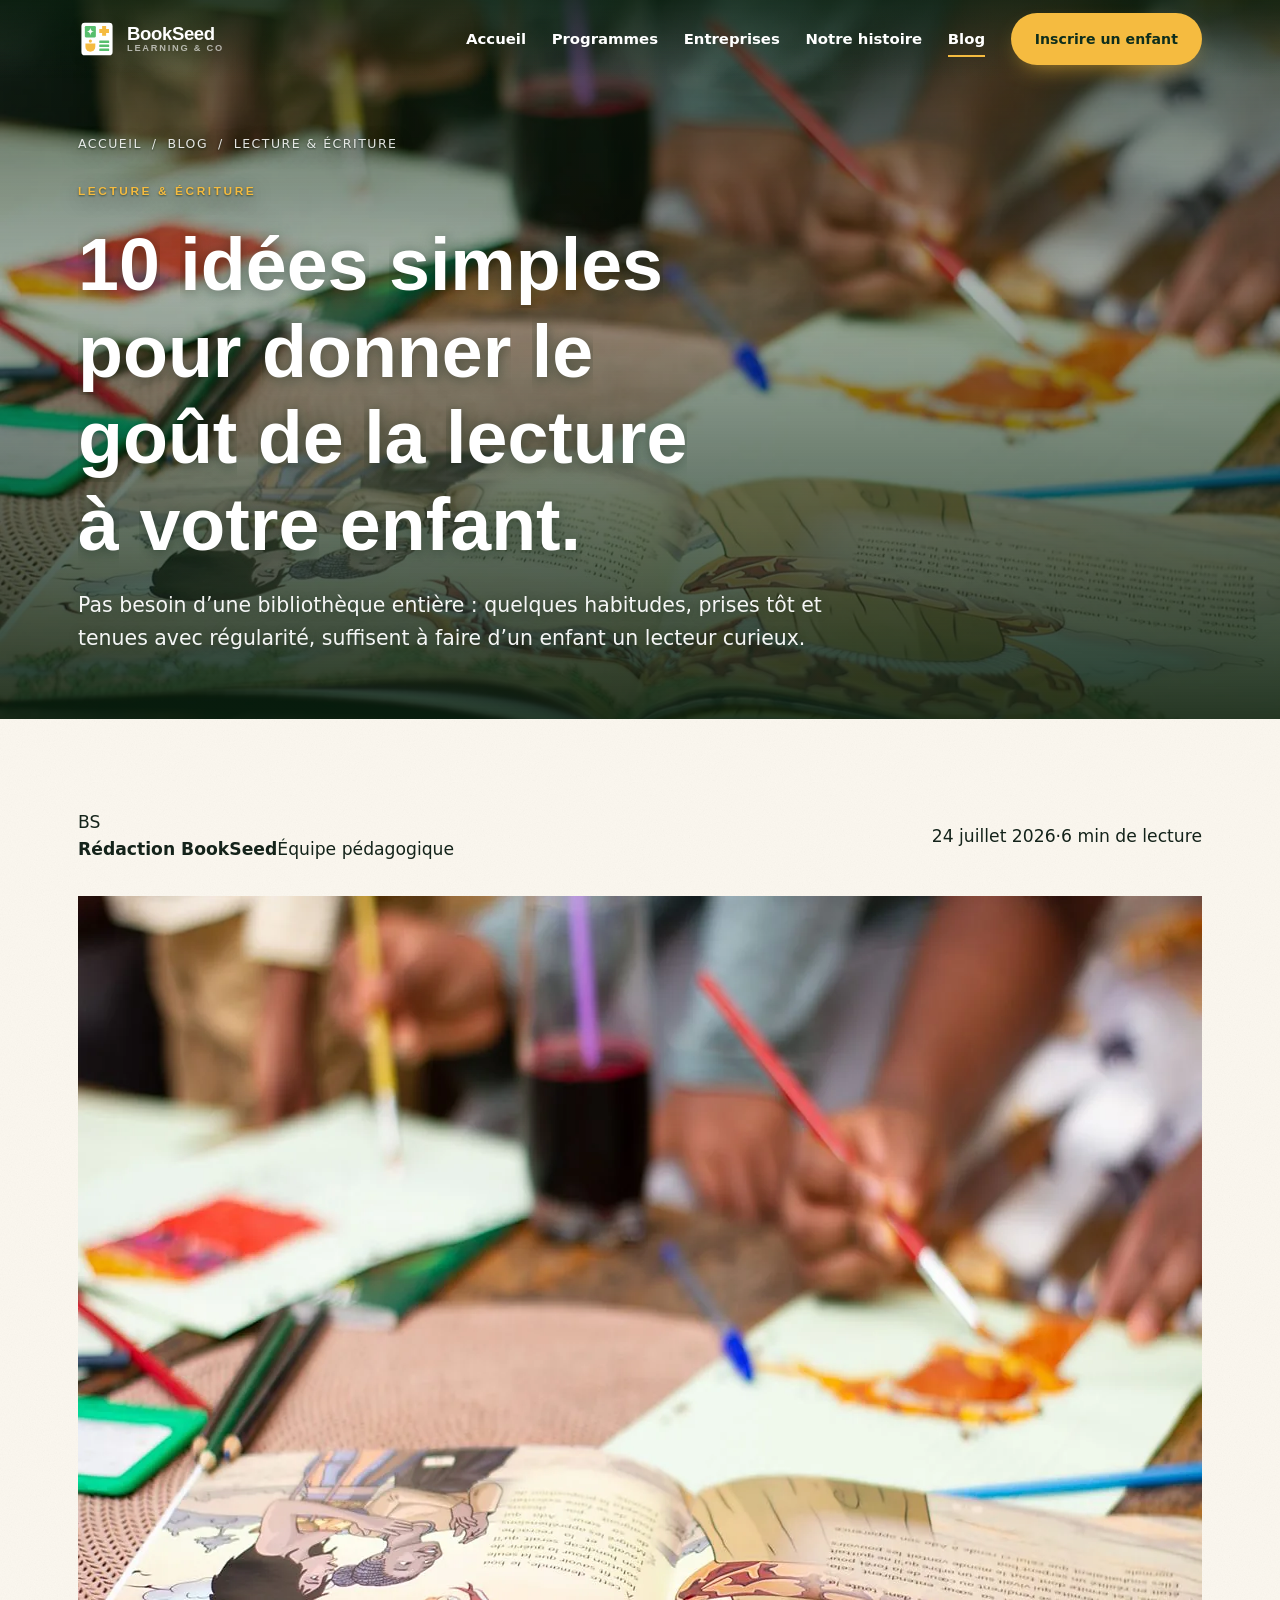
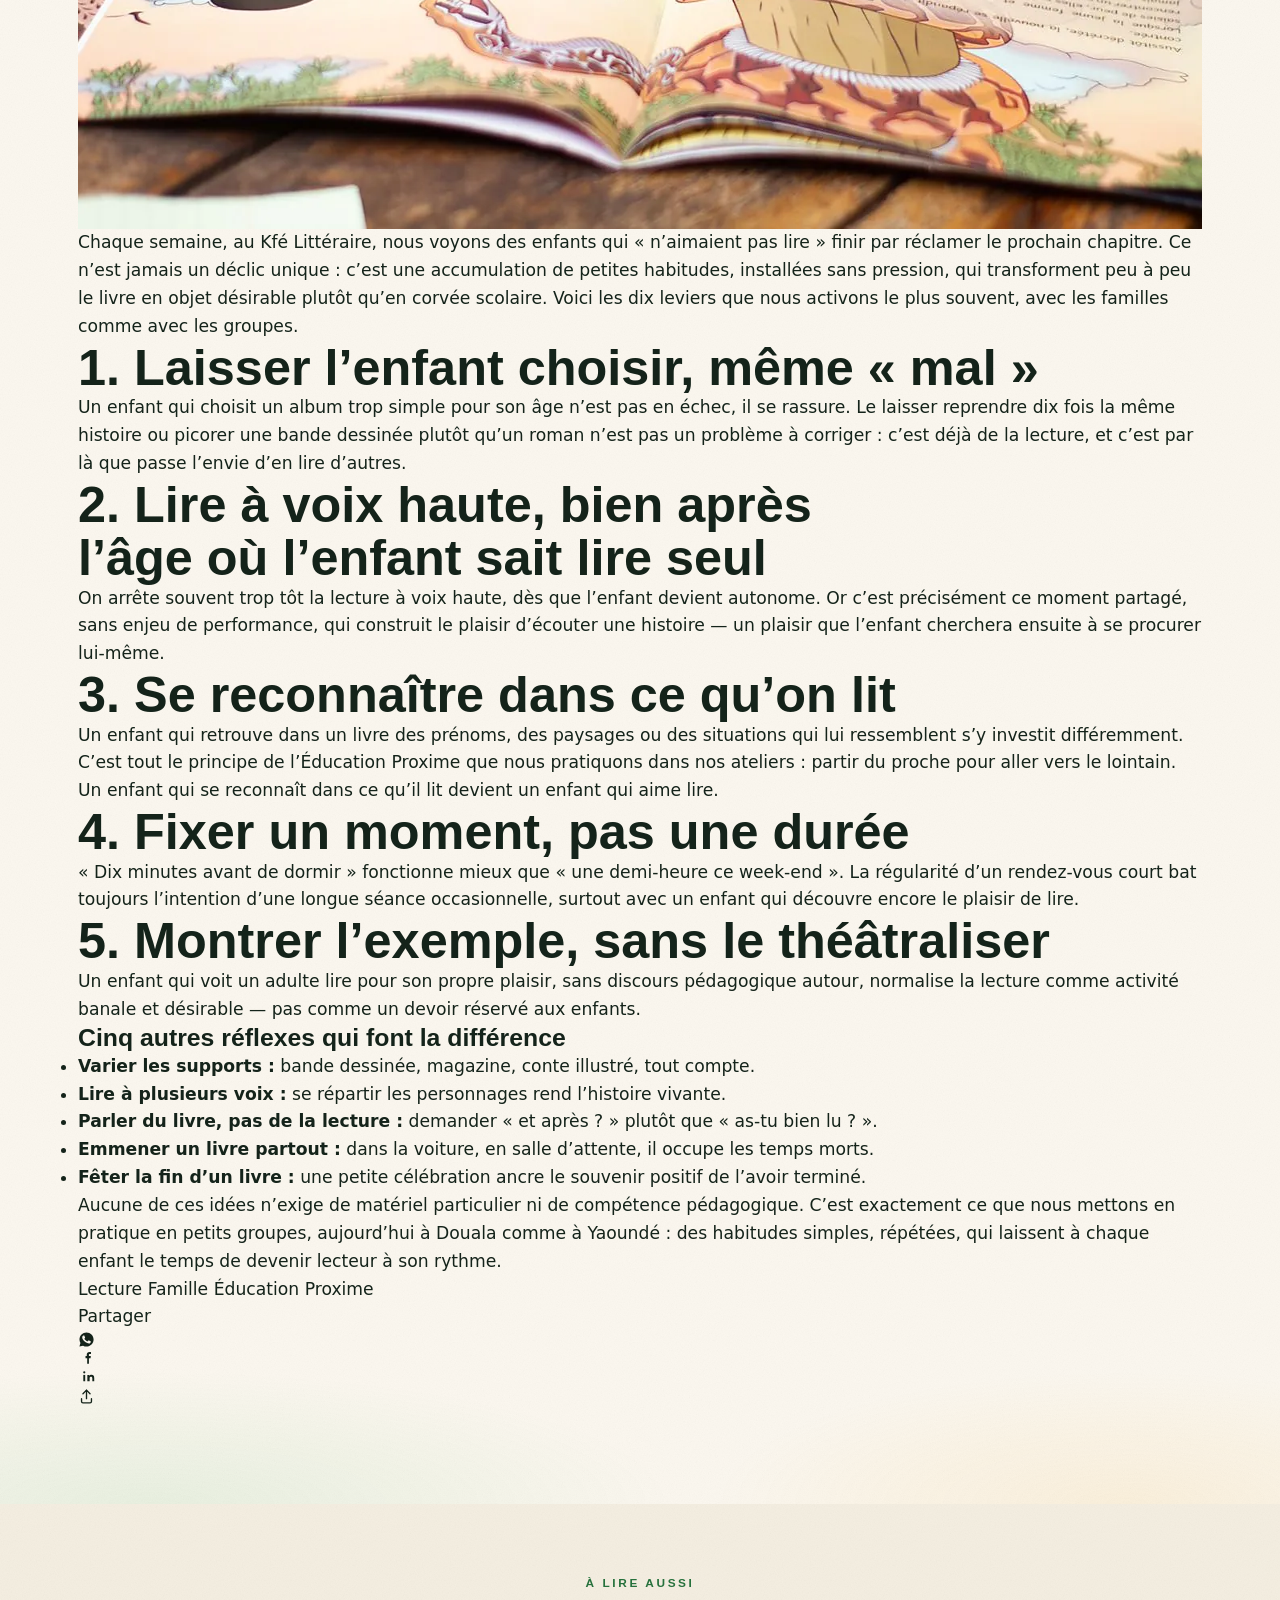
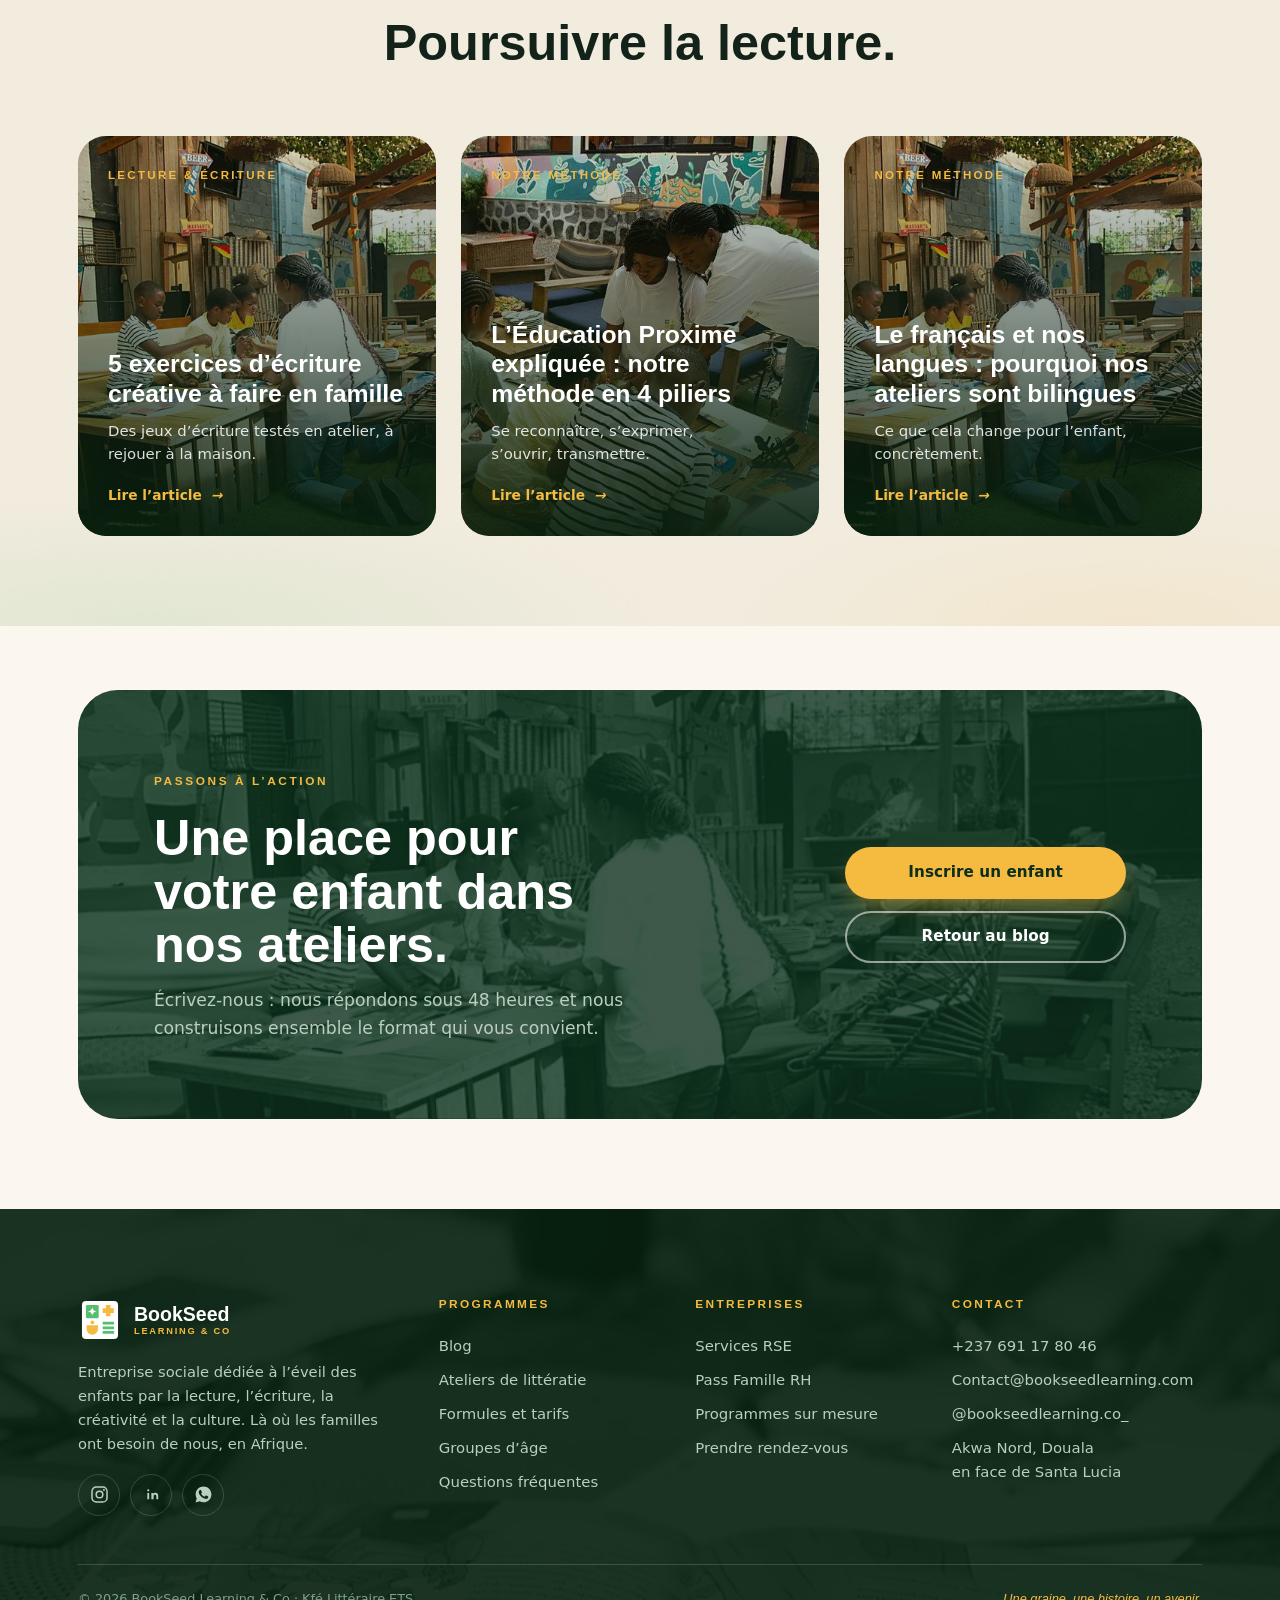
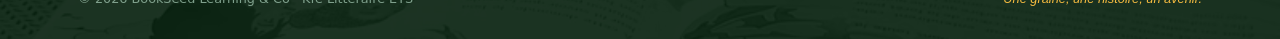
==== commit fed64926: "Harmonise le telephone et complete les donnees structurees JSON-LD - Uniformise l'espace insecable d" ====
--- a/blog-10-idees-lecture-enfants.html
+++ b/blog-10-idees-lecture-enfants.html
@@ -19,7 +19,7 @@
 <link rel="preconnect" href="https://fonts.googleapis.com">
 <link rel="preconnect" href="https://fonts.gstatic.com" crossorigin>
 <link href="https://fonts.googleapis.com/css2?family=Inter:ital,wght@0,400;0,500;0,600;0,700;0,800;1,400;1,500&amp;family=Poppins:wght@700&amp;display=swap" rel="stylesheet">
-<link rel="stylesheet" href="assets/css/site.css">
+<link rel="stylesheet" href="assets/css/site.css?v=2">
 <script type="application/ld+json">
 {
   "@context": "https://schema.org",
@@ -117,7 +117,7 @@
   </nav>
   <div class="drawer-foot">
     <a class="btn btn-gold" href="programmes.html#formules">Inscrire un enfant</a>
-    <a class="tel" href="tel:+237691178046">+237 691 17 80 46</a>
+    <a class="tel" href="tel:+237691178046">+237 691 17 80 46</a>
   </div>
 </div>
 
@@ -186,7 +186,7 @@
             <li><strong>Fêter la fin d’un livre :</strong> une petite célébration ancre le souvenir positif de l’avoir terminé.</li>
           </ul>
 
-          <p>Aucune de ces idées n’exige de matériel particulier ni de compétence pédagogique. C’est exactement ce que nous mettons en pratique en petits groupes, à Douala comme à Yaoundé : des habitudes simples, répétées, qui laissent à chaque enfant le temps de devenir lecteur à son rythme.</p>
+          <p>Aucune de ces idées n’exige de matériel particulier ni de compétence pédagogique. C’est exactement ce que nous mettons en pratique en petits groupes, aujourd’hui à Douala comme à Yaoundé : des habitudes simples, répétées, qui laissent à chaque enfant le temps de devenir lecteur à son rythme.</p>
         </div>
 
         <div class="article-tags">
@@ -200,8 +200,14 @@
           <a href="https://wa.me/?text=10%20id%C3%A9es%20simples%20pour%20donner%20le%20go%C3%BBt%20de%20la%20lecture%20%C3%A0%20votre%20enfant%20-%20https%3A%2F%2Fbookseedlearning.com%2Fblog-10-idees-lecture-enfants.html" target="_blank" rel="noopener" aria-label="Partager sur WhatsApp">
             <svg width="17" height="17" viewBox="0 0 24 24" fill="currentColor"><path d="M12.04 2c-5.5 0-9.96 4.46-9.96 9.96 0 1.76.46 3.48 1.34 5L2 22l5.16-1.35a9.9 9.9 0 004.88 1.25h.01c5.5 0 9.96-4.46 9.96-9.96S17.54 2 12.04 2zm5.83 14.06c-.25.7-1.44 1.33-2 1.42-.51.08-1.16.11-1.87-.12-.43-.14-.99-.32-1.7-.63-2.99-1.29-4.94-4.3-5.09-4.5-.15-.2-1.22-1.62-1.22-3.09s.77-2.19 1.04-2.49c.27-.3.59-.37.79-.37h.57c.18 0 .43-.07.67.51.25.6.84 2.07.91 2.22.07.15.12.32.02.52-.1.2-.15.32-.3.5l-.44.51c-.15.15-.3.31-.13.61.17.3.76 1.25 1.63 2.03 1.12 1 2.06 1.31 2.36 1.46.3.15.47.12.65-.07.17-.2.75-.87.95-1.17.2-.3.4-.25.67-.15.27.1 1.72.81 2.01.96.3.15.5.22.57.35.07.12.07.72-.18 1.42z"/></svg>
           </a>
-          <button type="button" class="share-copy" data-url="https://bookseedlearning.com/blog-10-idees-lecture-enfants.html" aria-label="Copier le lien de l’article">
-            <svg width="17" height="17" viewBox="0 0 24 24" fill="none" stroke="currentColor" stroke-width="1.9" stroke-linecap="round" stroke-linejoin="round"><path d="M9.5 14.5L14.5 9.5"/><path d="M11 6.5l1.4-1.4a3.7 3.7 0 015.5 5.5L16.5 12"/><path d="M13 17.5l-1.4 1.4a3.7 3.7 0 01-5.5-5.5L7.5 12"/></svg>
+          <a href="https://www.facebook.com/sharer/sharer.php?u=https%3A%2F%2Fbookseedlearning.com%2Fblog-10-idees-lecture-enfants.html" target="_blank" rel="noopener" aria-label="Partager sur Facebook">
+            <svg width="19" height="19" viewBox="0 0 24 24" fill="currentColor"><path d="M13.8 20v-7.2h2.1l.3-2.6h-2.4v-1.5c0-.7.2-1.2 1.3-1.2h1.3V5c-.2 0-1-.1-2-.1-2 0-3.3 1.2-3.3 3.4v1.9H9.5v2.6h2.1V20z"/></svg>
+          </a>
+          <a href="https://www.linkedin.com/sharing/share-offsite/?url=https%3A%2F%2Fbookseedlearning.com%2Fblog-10-idees-lecture-enfants.html" target="_blank" rel="noopener" aria-label="Partager sur LinkedIn">
+            <svg width="19" height="19" viewBox="0 0 24 24" fill="currentColor"><rect x="6.7" y="10" width="2.4" height="8"/><circle cx="7.9" cy="6.7" r="1.4"/><path d="M11.8 18v-8h2.4v1.2c.6-.9 1.6-1.5 2.9-1.5 2.2 0 3.4 1.5 3.4 4.1V18h-2.4v-3.7c0-1.3-.5-2.1-1.6-2.1-.9 0-1.5.6-1.7 1.2-.1.2-.1.5-.1.8V18z"/></svg>
+          </a>
+          <button type="button" class="share-copy" data-url="https://bookseedlearning.com/blog-10-idees-lecture-enfants.html" data-title="10 idées simples pour donner le goût de la lecture à votre enfant" aria-label="Transférer l’article">
+            <svg width="17" height="17" viewBox="0 0 24 24" fill="none" stroke="currentColor" stroke-width="1.9" stroke-linecap="round" stroke-linejoin="round"><path d="M12 3v12"/><path d="M7 8l5-5 5 5"/><path d="M5 15v4a2 2 0 002 2h10a2 2 0 002-2v-4"/></svg>
           </button>
         </div>
 
@@ -269,10 +275,13 @@
           <img src="assets/img/logo.svg" alt="" width="44" height="44">
           <b>BookSeed<small>Learning &amp; Co</small></b>
         </div>
-        <p>Entreprise sociale dédiée à l’éveil des enfants par la lecture, l’écriture, la créativité et la culture. Douala et Yaoundé, Cameroun.</p>
+        <p>Entreprise sociale dédiée à l’éveil des enfants par la lecture, l’écriture, la créativité et la culture. Là où les familles ont besoin de nous, en Afrique.</p>
         <div class="socials">
           <a class="social" href="https://www.instagram.com/bookseedlearning.co_" target="_blank" rel="noopener" aria-label="Instagram">
             <svg width="19" height="19" viewBox="0 0 24 24" fill="none" stroke="currentColor" stroke-width="1.9"><rect x="2.5" y="2.5" width="19" height="19" rx="5.5"/><circle cx="12" cy="12" r="4.2"/><circle cx="17.6" cy="6.4" r="1.2" fill="currentColor" stroke="none"/></svg>
+          </a>
+          <a class="social" href="https://www.linkedin.com/company/bookseed-learning-co-africa/" target="_blank" rel="noopener" aria-label="LinkedIn">
+            <svg width="19" height="19" viewBox="0 0 24 24" fill="currentColor"><rect x="6.7" y="10" width="2.4" height="8"/><circle cx="7.9" cy="6.7" r="1.4"/><path d="M11.8 18v-8h2.4v1.2c.6-.9 1.6-1.5 2.9-1.5 2.2 0 3.4 1.5 3.4 4.1V18h-2.4v-3.7c0-1.3-.5-2.1-1.6-2.1-.9 0-1.5.6-1.7 1.2-.1.2-.1.5-.1.8V18z"/></svg>
           </a>
           <a class="social" href="https://wa.me/237691178046?text=Bonjour%2C%20je%20m%E2%80%99int%C3%A9resse%20aux%20activit%C3%A9s%20de%20BookSeed%20Learning%20%26%20Co%20et%20j%E2%80%99aimerais%20avoir%20plus%20d%E2%80%99informations." target="_blank" rel="noopener" aria-label="WhatsApp">
             <svg width="19" height="19" viewBox="0 0 24 24" fill="currentColor"><path d="M12.04 2c-5.5 0-9.96 4.46-9.96 9.96 0 1.76.46 3.48 1.34 5L2 22l5.16-1.35a9.9 9.9 0 004.88 1.25h.01c5.5 0 9.96-4.46 9.96-9.96S17.54 2 12.04 2zm5.83 14.06c-.25.7-1.44 1.33-2 1.42-.51.08-1.16.11-1.87-.12-.43-.14-.99-.32-1.7-.63-2.99-1.29-4.94-4.3-5.09-4.5-.15-.2-1.22-1.62-1.22-3.09s.77-2.19 1.04-2.49c.27-.3.59-.37.79-.37h.57c.18 0 .43-.07.67.51.25.6.84 2.07.91 2.22.07.15.12.32.02.52-.1.2-.15.32-.3.5l-.44.51c-.15.15-.3.31-.13.61.17.3.76 1.25 1.63 2.03 1.12 1 2.06 1.31 2.36 1.46.3.15.47.12.65-.07.17-.2.75-.87.95-1.17.2-.3.4-.25.67-.15.27.1 1.72.81 2.01.96.3.15.5.22.57.35.07.12.07.72-.18 1.42z"/></svg>
@@ -296,7 +305,7 @@
       </div>
       <div>
         <h4>Contact</h4>
-        <a href="tel:+237691178046">+237 691 17 80 46</a>
+        <a href="tel:+237691178046">+237 691 17 80 46</a>
         <a href="mailto:Contact@bookseedlearning.com">Contact@bookseedlearning.com</a>
         <a href="https://www.instagram.com/bookseedlearning.co_" target="_blank" rel="noopener">@bookseedlearning.co_</a>
         <a href="histoire.html#contact">Akwa Nord, Douala<br>en face de Santa Lucia</a>
@@ -313,6 +322,6 @@
   <svg viewBox="0 0 24 24" fill="currentColor"><path d="M12.04 2c-5.5 0-9.96 4.46-9.96 9.96 0 1.76.46 3.48 1.34 5L2 22l5.16-1.35a9.9 9.9 0 004.88 1.25h.01c5.5 0 9.96-4.46 9.96-9.96S17.54 2 12.04 2zm5.83 14.06c-.25.7-1.44 1.33-2 1.42-.51.08-1.16.11-1.87-.12-.43-.14-.99-.32-1.7-.63-2.99-1.29-4.94-4.3-5.09-4.5-.15-.2-1.22-1.62-1.22-3.09s.77-2.19 1.04-2.49c.27-.3.59-.37.79-.37h.57c.18 0 .43-.07.67.51.25.6.84 2.07.91 2.22.07.15.12.32.02.52-.1.2-.15.32-.3.5l-.44.51c-.15.15-.3.31-.13.61.17.3.76 1.25 1.63 2.03 1.12 1 2.06 1.31 2.36 1.46.3.15.47.12.65-.07.17-.2.75-.87.95-1.17.2-.3.4-.25.67-.15.27.1 1.72.81 2.01.96.3.15.5.22.57.35.07.12.07.72-.18 1.42z"/></svg>
 </a>
 
-<script src="assets/js/site.js" defer></script>
+<script src="assets/js/site.js?v=2" defer></script>
 </body>
 </html>
--- a/assets/css/site.css
+++ b/assets/css/site.css
@@ -373,7 +373,7 @@
    MARQUEE
    ============================================================ */
 .marquee{
-  overflow:hidden;background:#fff;color:var(--forest);
+  overflow:hidden;background:var(--gold);color:var(--forest);
   padding:15px 0;position:relative;
   border-block:1px solid rgba(14,46,28,.14);
 }
@@ -384,10 +384,10 @@
   font-family:'Inter',sans-serif;font-size:1.02rem;font-weight:600;letter-spacing:.02em;white-space:nowrap;
 }
 .marquee span::after{
-  content:"";width:15px;height:15px;flex-shrink:0;background:var(--gold);opacity:.92;
+  content:"";width:15px;height:15px;flex-shrink:0;background:#fff;opacity:.92;
   -webkit-mask-size:contain;mask-size:contain;-webkit-mask-repeat:no-repeat;mask-repeat:no-repeat;-webkit-mask-position:center;mask-position:center;
 }
-/* Les 4 pictogrammes du logo (étincelle, croix, tulipe, lignes), repris fidèlement, en jaune, comme séparateurs. */
+/* Les 4 pictogrammes du logo (étincelle, croix, tulipe, lignes), repris fidèlement, en blanc, comme séparateurs. */
 /* L'étincelle est une forme fine et concave : à cadre identique, elle remplit bien moins de surface que les trois
    autres pictogrammes pleins, d'où un agrandissement dédié pour un poids visuel équivalent. */
 .marquee span:nth-of-type(4n+1)::after{width:20px;height:20px;-webkit-mask-image:url("data:image/svg+xml,%3Csvg xmlns='http://www.w3.org/2000/svg' viewBox='0 0 24 24'%3E%3Cpath d='M12 2c.6 6.2 3.8 9.4 10 10-6.2.6-9.4 3.8-10 10-.6-6.2-3.8-9.4-10-10 6.2-.6 9.4-3.8 10-10Z'/%3E%3C/svg%3E");mask-image:url("data:image/svg+xml,%3Csvg xmlns='http://www.w3.org/2000/svg' viewBox='0 0 24 24'%3E%3Cpath d='M12 2c.6 6.2 3.8 9.4 10 10-6.2.6-9.4 3.8-10 10-.6-6.2-3.8-9.4-10-10 6.2-.6 9.4-3.8 10-10Z'/%3E%3C/svg%3E");}
@@ -498,17 +498,7 @@
 /* ============================================================
    PRICING
    ============================================================ */
-.price-group + .price-group{margin-top:52px;}
-.price-group-head{margin-bottom:24px;}
-.price-group-tag{
-  display:inline-block;font-family:'Inter',sans-serif;font-size:.85rem;font-weight:700;
-  letter-spacing:.16em;text-transform:uppercase;color:var(--forest);
-  background:var(--sand);padding:7px 16px;border-radius:100px;
-}
-.price-group-head p{margin-top:10px;font-size:1rem;color:var(--ink-soft);}
-.prices{display:grid;gap:14px;align-items:stretch;}
-.prices.prices-2{grid-template-columns:repeat(2,1fr);max-width:600px;margin-inline:auto;}
-.prices.prices-3{grid-template-columns:repeat(3,1fr);}
+.prices{display:grid;grid-template-columns:repeat(5,1fr);gap:14px;align-items:stretch;}
 .price{
   position:relative;background:var(--paper);border:1px solid var(--line);border-radius:var(--r-m);
   padding:28px 22px;display:flex;flex-direction:column;
@@ -517,7 +507,7 @@
 .price:hover{transform:translateY(-8px);box-shadow:var(--shadow-l);}
 .price .ic{display:block;color:var(--green-text);margin-bottom:14px;}
 .price .tier{font-size:.72rem;font-weight:700;letter-spacing:.18em;text-transform:uppercase;color:var(--green-text);}
-.price .amt{font-family:'Inter',sans-serif;font-size:clamp(1.5rem,1.2rem + .9vw,1.95rem);font-weight:600;color:var(--forest);margin:14px 0 10px;letter-spacing:-.02em;white-space:nowrap;}
+.price .amt{font-family:'Inter',sans-serif;font-size:clamp(1.5rem,1.2rem + .9vw,1.95rem);font-weight:600;color:var(--forest);margin:14px 0 10px;letter-spacing:-.02em;}
 .price .amt em{font-style:normal;font-size:.62em;font-weight:600;opacity:.7;}
 .price .per{display:inline-block;width:fit-content;font-size:.78rem;font-weight:600;color:var(--green-text);background:var(--sand);padding:4px 12px;border-radius:100px;}
 .price .unit{margin-top:16px;padding-top:16px;border-top:1px solid var(--line);font-size:.85rem;color:var(--ink-soft);}
@@ -721,150 +711,18 @@
   background:linear-gradient(90deg,var(--green),var(--gold));z-index:300;}
 
 /* ============================================================
-   BLOG — toolbar (filtres + recherche)
-   ============================================================ */
-.blog-toolbar{
-  display:flex;flex-wrap:wrap;gap:20px;align-items:center;justify-content:space-between;
-  margin-bottom:clamp(32px,4vw,48px);
-}
-.blog-filters{display:flex;flex-wrap:wrap;gap:10px;}
-.filter-pill{
-  padding:9px 18px;border-radius:100px;border:1.5px solid var(--line);
-  font-family:'Inter',sans-serif;font-size:.85rem;font-weight:600;color:var(--ink-soft);
-  transition:background .35s ease,color .35s ease,border-color .35s ease;
-}
-.filter-pill:hover{border-color:var(--green-600);color:var(--green-text);}
-.filter-pill.active{background:var(--forest);border-color:var(--forest);color:#fff;}
-.filter-pill.active:hover{color:#fff;}
-
-.search-box{position:relative;flex-shrink:0;width:min(280px,100%);}
-.search-box svg{position:absolute;left:16px;top:50%;transform:translateY(-50%);color:var(--ink-soft);pointer-events:none;}
-.search-box input{
-  width:100%;padding:12px 18px 12px 44px;border-radius:100px;border:1.5px solid var(--line);
-  background:var(--paper);font:inherit;font-size:.9rem;color:var(--ink);
-  transition:border-color .3s ease,box-shadow .3s ease;
-}
-.search-box input::placeholder{color:var(--ink-soft);opacity:.75;}
-.search-box input:focus{outline:none;border-color:var(--green-600);box-shadow:0 0 0 4px rgba(87,190,109,.15);}
-
-/* ============================================================
-   BLOG — article en avant
-   ============================================================ */
-.post-feat{
-  display:grid;grid-template-columns:1.15fr .85fr;background:var(--paper);
-  border-radius:var(--r-l);overflow:hidden;box-shadow:var(--shadow-m);
-  margin-bottom:clamp(40px,5vw,60px);transition:box-shadow .5s var(--ease);
-}
-.post-feat:hover{box-shadow:var(--shadow-l);}
-.post-feat-media{position:relative;overflow:hidden;min-height:320px;}
-.post-feat-media img{width:100%;height:100%;object-fit:cover;transition:transform 1.1s var(--ease);}
-.post-feat:hover .post-feat-media img{transform:scale(1.06);}
-.post-feat-body{padding:clamp(28px,3.6vw,54px);display:flex;flex-direction:column;justify-content:center;}
-.post-feat-body h2{margin-bottom:16px;}
-.post-feat-body p{color:var(--ink-soft);}
-
-.post-tag{
-  display:inline-flex;align-self:flex-start;font-family:'Inter',sans-serif;
-  font-size:.72rem;font-weight:700;letter-spacing:.14em;text-transform:uppercase;
-  color:var(--green-text);background:var(--sand);padding:6px 14px;border-radius:100px;margin-bottom:16px;
-}
-.post-meta{display:flex;flex-wrap:wrap;gap:8px 18px;margin-top:22px;font-size:.82rem;color:var(--ink-soft);font-weight:600;}
-.post-meta span{display:inline-flex;align-items:center;gap:6px;}
-
-/* ============================================================
-   BLOG — grille d'articles
-   ============================================================ */
-.post-grid{display:grid;grid-template-columns:repeat(3,1fr);gap:clamp(20px,2.4vw,30px);}
-.post-card{
-  display:flex;flex-direction:column;background:var(--paper);border:1px solid var(--line);
-  border-radius:var(--r-m);overflow:hidden;
-  transition:transform .55s var(--ease),box-shadow .55s var(--ease),border-color .4s ease,opacity .3s ease;
-}
-.post-card:hover{transform:translateY(-8px);box-shadow:var(--shadow-l);border-color:transparent;}
-.post-card.is-hidden{display:none;}
-.post-card-media{position:relative;aspect-ratio:4/2.85;overflow:hidden;}
-.post-card-media img{width:100%;height:100%;object-fit:cover;transition:transform 1.05s var(--ease);}
-.post-card:hover .post-card-media img{transform:scale(1.08);}
-.post-card-body{padding:24px 24px 26px;display:flex;flex-direction:column;flex:1;}
-.post-card .post-tag{margin-bottom:14px;}
-.post-card h3{font-size:1.15rem;margin-bottom:10px;}
-.post-card-body p{font-size:.92rem;color:var(--ink-soft);line-height:1.55;}
-.post-card .post-meta{margin-top:auto;padding-top:18px;}
-.post-card .go{margin-top:16px;display:inline-flex;align-items:center;gap:8px;font-size:.85rem;font-weight:700;color:var(--green-text);}
-.post-card .go i{font-style:normal;transition:transform .5s var(--ease);}
-.post-card:hover .go i{transform:translateX(6px);}
-
-.post-empty{display:none;text-align:center;padding:70px 20px;color:var(--ink-soft);}
-.post-empty.show{display:block;}
-
-/* ============================================================
-   ARTICLE (page de détail)
-   ============================================================ */
-.article{max-width:740px;margin-inline:auto;}
-.article-cover{border-radius:var(--r-l);overflow:hidden;margin-bottom:clamp(32px,5vw,52px);box-shadow:var(--shadow-m);}
-.article-cover img{width:100%;aspect-ratio:16/9;object-fit:cover;}
-
-.author{display:flex;align-items:center;gap:12px;}
-.author-av{
-  width:44px;height:44px;border-radius:50%;background:var(--green-800);color:#fff;
-  display:grid;place-items:center;font-weight:700;font-size:.92rem;flex-shrink:0;
-}
-.author b{display:block;font-size:.92rem;color:var(--ink);}
-.author span{display:block;font-size:.78rem;color:var(--ink-soft);}
-
-.prose{font-size:clamp(1.02rem,.98rem + .2vw,1.1rem);color:var(--ink-soft);line-height:1.78;}
-.prose p{margin-bottom:22px;}
-.prose h2{font-size:clamp(1.5rem,1.2rem + 1.2vw,2rem);color:var(--ink);margin:44px 0 18px;line-height:1.2;}
-.prose h3{font-size:clamp(1.15rem,1.05rem + .5vw,1.35rem);color:var(--ink);margin:32px 0 14px;}
-.prose ul,.prose ol{margin:0 0 22px 22px;display:grid;gap:10px;}
-.prose li::marker{color:var(--green-600);font-weight:700;}
-.prose strong{color:var(--ink);}
-.prose blockquote{
-  position:relative;margin:36px 0;padding:4px 0 4px 28px;border-left:3px solid var(--gold);
-  font-family:'Inter',sans-serif;font-style:italic;font-size:clamp(1.1rem,1rem + .5vw,1.35rem);
-  color:var(--forest);line-height:1.45;
-}
-.prose figure{margin:36px 0;}
-.prose figure img{width:100%;border-radius:var(--r-m);object-fit:cover;}
-.prose figcaption{margin-top:10px;font-size:.82rem;color:var(--ink-soft);text-align:center;}
-
-.article-share{display:flex;flex-wrap:wrap;align-items:center;gap:14px;margin-top:48px;padding-top:28px;border-top:1px solid var(--line);}
-.article-share > span{font-size:.78rem;font-weight:700;letter-spacing:.1em;text-transform:uppercase;color:var(--ink-soft);}
-.article-share a,.article-share button{
-  position:relative;width:40px;height:40px;border-radius:50%;border:1px solid var(--line);display:grid;place-items:center;
-  color:var(--ink-soft);transition:background .35s ease,color .35s ease,border-color .35s ease,transform .45s var(--ease);
-}
-.article-share a:hover,.article-share button:hover{background:var(--forest);color:#fff;border-color:var(--forest);transform:translateY(-3px);}
-.share-copy::after{
-  content:"Lien copié !";position:absolute;bottom:120%;left:50%;
-  transform:translateX(-50%) translateY(4px);background:var(--forest);color:#fff;
-  font-size:.72rem;font-weight:700;letter-spacing:0;text-transform:none;padding:6px 12px;border-radius:100px;
-  white-space:nowrap;opacity:0;pointer-events:none;transition:opacity .25s ease,transform .25s ease;
-}
-.share-copy.is-copied::after{opacity:1;transform:translateX(-50%) translateY(0);}
-
-.article-tags{display:flex;flex-wrap:wrap;gap:8px;margin-top:24px;}
-.article-tags a{
-  font-size:.8rem;font-weight:600;color:var(--green-text);background:var(--sand);
-  padding:6px 14px;border-radius:100px;transition:background .3s ease,color .3s ease;
-}
-.article-tags a:hover{background:var(--green-600);color:#fff;}
-
-/* ============================================================
    RESPONSIVE
    ============================================================ */
 @media(max-width:1080px){
+  .prices{grid-template-columns:repeat(3,1fr);}
   .grid-4{grid-template-columns:repeat(2,1fr);}
   .stats{grid-template-columns:repeat(2,1fr);row-gap:34px;}
-  .post-grid{grid-template-columns:1fr 1fr;}
 }
 @media(max-width:960px){
   :root{--nav-h:70px;}
   .nav{display:none;}
   .burger{display:block;}
   .grid-3{grid-template-columns:1fr 1fr;}
-  .post-feat{grid-template-columns:1fr;}
-  .post-feat-media{min-height:260px;}
   .steps{grid-template-columns:1fr 1fr;row-gap:34px;}
   .step:nth-child(2)::after{display:none;}
   .split,.split.narrow-left,.split.narrow-right,.contact-grid{grid-template-columns:1fr;}
@@ -886,10 +744,7 @@
 }
 @media(max-width:680px){
   .grid-3,.grid-2,.grid-4{grid-template-columns:1fr;}
-  .post-grid{grid-template-columns:1fr;}
-  .blog-toolbar{flex-direction:column;align-items:stretch;}
-  .search-box{width:100%;}
-  .prices.prices-2,.prices.prices-3{grid-template-columns:1fr;max-width:none;}
+  .prices{grid-template-columns:1fr;}
   .steps{grid-template-columns:1fr;}
   .step::after{display:none;}
   .stats{grid-template-columns:1fr 1fr;gap:26px;}
